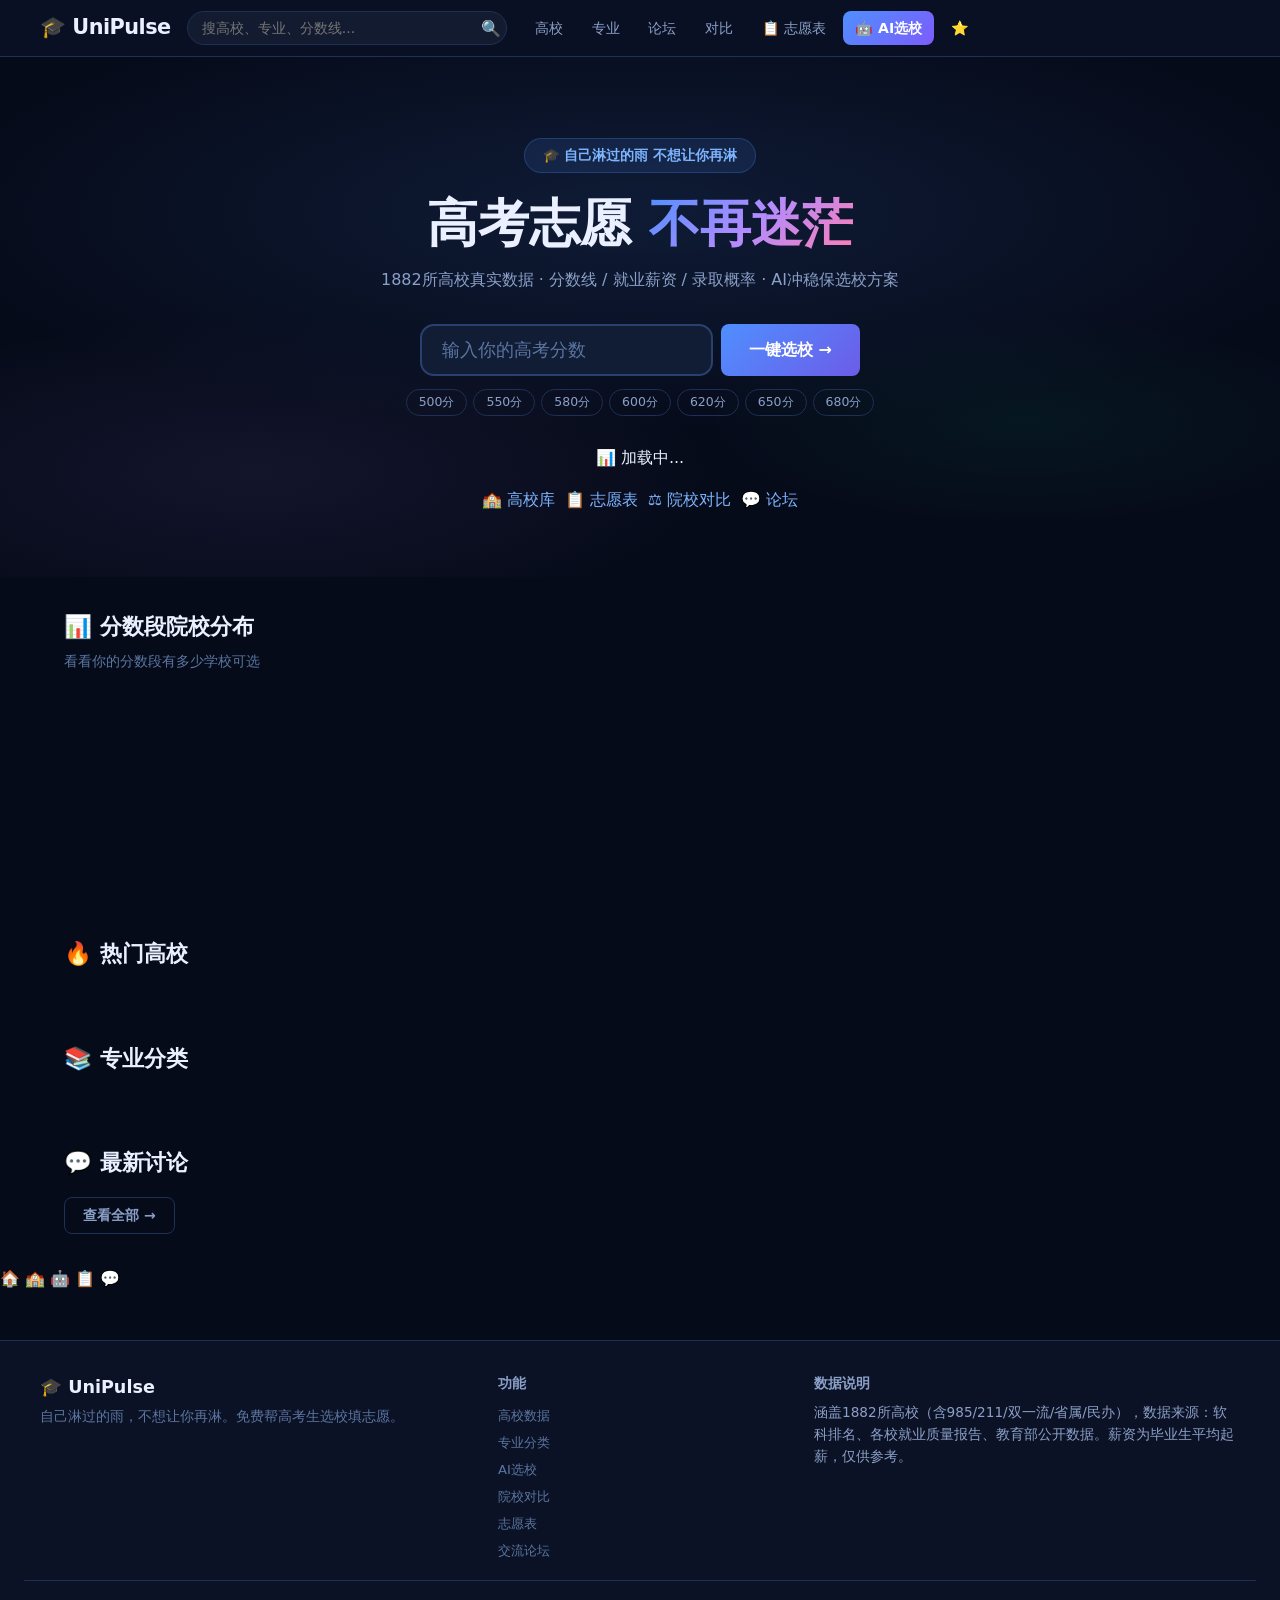
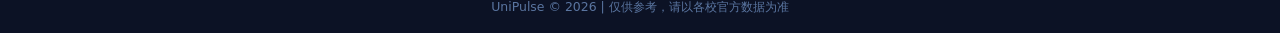
==== static/index.html @ 2f107938 "v3.8.0: fix 21->22 professional categories" ====
﻿<!DOCTYPE html>
<html lang="zh-CN">
<head>
<meta charset="UTF-8">
<meta name="viewport" content="width=device-width, initial-scale=1.0">
<title>UniPulse — 高考志愿填报神器 | AI选校·分数线·就业数据</title>
<meta name="description" content="高考志愿填报神器：1882所高校真实数据，分数线/就业薪资/专业对比，AI智能选校报告，冲稳保一键生成">
<meta property="og:title" content="UniPulse — 高考志愿填报神器">
<meta property="og:description" content="自己淋过的雨，不想让你再淋。1882所高校真实数据+AI选校，免费帮高考生填志愿">
<meta property="og:image" content="https://unipulse-v3.onrender.com/static/favicon.svg">
<meta name="theme-color" content="#0a0e27">
<link rel="icon" href="/static/favicon.svg" type="image/svg+xml">
<link rel="stylesheet" href="/static/css/style.css">
</head>
<!-- 前端增强版本 -->
<body>
<div id="app">
  <!-- 顶部导航 -->
  <nav class="topnav">
    <div class="nav-inner">
      <a href="#" class="nav-logo" data-page="home">🎓 UniPulse</a>
      <div class="nav-search">
        <input type="text" id="searchInput" placeholder="搜高校、专业、分数线..." autocomplete="off">
        <button id="searchBtn">🔍</button>
      </div>
      <div class="nav-links">
        <a href="#" data-page="universities" class="nav-link">高校</a>
        <a href="#" data-page="programs" class="nav-link">专业</a>
        <a href="#" data-page="forum" class="nav-link">论坛</a>
        <a href="#" data-page="compare" class="nav-link">对比</a>
        <a href="#" data-page="wish-table" class="nav-link nav-wish" id="navWish">📋 志愿表</a>
        <a href="#" data-page="ai-report" class="nav-link nav-cta">🤖 AI选校</a>
        <a href="#" data-page="favorites" class="nav-link" id="navFav">⭐</a>
      </div>
      <button class="nav-mobile-toggle" id="mobileToggle">☰</button>
    </div>
  </nav>

  <!-- 移动端菜单 -->
  <div class="mobile-menu" id="mobileMenu">
    <a href="#" data-page="home">🏠 首页</a>
    <a href="#" data-page="universities">🏫 高校库</a>
    <a href="#" data-page="programs">📚 专业</a>
    <a href="#" data-page="forum">💬 论坛</a>
    <a href="#" data-page="compare">⚖️ 院校对比</a>
    <a href="#" data-page="wish-table">📋 志愿表</a>
    <a href="#" data-page="ai-report">🤖 AI选校</a>
    <a href="#" data-page="favorites">⭐ 收藏</a>
  </div>

  <!-- ===== 首页 ===== -->
  <section class="page" id="page-home">
    <div class="hero">
      <canvas id="heroCanvas" style="position:absolute;inset:0;width:100%;height:100%;pointer-events:none;z-index:0"></canvas>
      <div class="hero-bg"></div>
      <div class="hero-content">
        <div class="hero-badge">🎓 自己淋过的雨 不想让你再淋</div>
        <h1>高考志愿 <span class="gradient-text">不再迷茫</span></h1>
        <p class="hero-sub">1882所高校真实数据 · 分数线 / 就业薪资 / 录取概率 · AI冲稳保选校方案</p>
        <!-- 快速分数输入 -->
        <div class="hero-score-input">
          <div class="score-input-group">
            <input type="number" id="heroScore" class="score-input" placeholder="输入你的高考分数" min="300" max="750">
            <button class="btn btn-primary btn-lg" id="heroScoreBtn">一键选校 →</button>
          </div>
          <div class="score-quick-btns">
            <button class="quick-score" data-score="500">500分</button>
            <button class="quick-score" data-score="550">550分</button>
            <button class="quick-score" data-score="580">580分</button>
            <button class="quick-score" data-score="600">600分</button>
            <button class="quick-score" data-score="620">620分</button>
            <button class="quick-score" data-score="650">650分</button>
            <button class="quick-score" data-score="680">680分</button>
          </div>
        </div>
        <div class="hero-stats" id="heroStats">
          <div class="stat-pill">📊 加载中...</div>
        </div>
        <div class="hero-quick-links">
          <a href="#" class="hero-qlink" data-page="universities">🏫 高校库</a>
          <a href="#" class="hero-qlink" data-page="wish-table">📋 志愿表</a>
          <a href="#" class="hero-qlink" data-page="compare">⚖️ 院校对比</a>
          <a href="#" class="hero-qlink" data-page="forum">💬 论坛</a>
        </div>
      </div>
    </div>

    <!-- 分数段分布图 -->
    <div class="section">
      <h2 class="section-title">📊 分数段院校分布</h2>
      <p class="section-desc">看看你的分数段有多少学校可选</p>
      <div class="score-dist-chart" id="scoreDistChart"></div>
    </div>

    <div class="section">
      <h2 class="section-title">🔥 热门高校</h2>
      <div class="uni-grid" id="hotUnis"></div>
    </div>

    <div class="section">
      <h2 class="section-title">📚 专业分类</h2>
      <div class="program-grid" id="programGrid"></div>
    </div>

    <div class="section">
      <h2 class="section-title">💬 最新讨论</h2>
      <div class="forum-preview" id="forumPreview"></div>
      <div class="text-center" style="margin-top:1rem">
        <button class="btn btn-ghost" data-page="forum">查看全部 →</button>
      </div>
    </div>
  </section>

  <!-- ===== 高校列表 ===== -->
  <section class="page hidden" id="page-universities">
    <div class="section">
      <div class="page-header">
        <h1>🏫 高校库</h1>
        <p>1882所中国高校，按分数线、就业率、薪资全面对比</p>
      </div>
      <!-- 分数筛选条 -->
      <div class="score-filter-bar">
        <span class="filter-label">你的分数</span>
        <input type="range" id="scoreSlider" min="300" max="750" value="600" step="5" class="score-slider">
        <span class="score-display" id="scoreDisplay">600分</span>
        <button class="btn btn-sm btn-primary" id="scoreFilterBtn">按分选校</button>
      </div>
      <div class="filters-bar">
        <input type="text" class="filter-input" id="uniSearch" placeholder="搜索高校名称/所在地...">
        <select id="filterRegion" class="filter-select">
          <option value="">全部地区</option>
          <option value="华北">华北</option>
          <option value="华东">华东</option>
          <option value="华中">华中</option>
          <option value="华南">华南</option>
          <option value="西南">西南</option>
          <option value="西北">西北</option>
          <option value="东北">东北</option>
        </select>
        <select id="filterLevel" class="filter-select">
          <option value="">全部层次</option>
          <option value="985">985</option>
          <option value="211">211</option>
          <option value="双一流">双一流</option>
        </select>
        <select id="filterType" class="filter-select">
          <option value="">全部类型</option>
          <option value="综合">综合</option>
          <option value="理工">理工</option>
          <option value="师范">师范</option>
          <option value="农林">农林</option>
          <option value="医药">医药</option>
          <option value="财经">财经</option>
          <option value="政法">政法</option>
          <option value="语言">语言</option>
          <option value="艺术">艺术</option>
        </select>
        <select id="sortUni" class="filter-select">
          <option value="rank-asc">排名↑</option>
          <option value="score-desc">分数线↓</option>
          <option value="salary-desc">薪资↓</option>
          <option value="employment-desc">就业率↓</option>
          <option value="stars-desc">评分↓</option>
        </select>
        <select id="filterChance" class="filter-select" style="min-width:90px">
          <option value="">全部概率</option>
          <option value="冲">🎯 冲一冲</option>
          <option value="稳">✅ 稳一稳</option>
          <option value="保">🛡️ 保一保</option>
        </select>
        <button class="btn btn-sm btn-ghost" id="clearFilters">重置</button>
      </div>
      <div class="results-info" id="uniResultsInfo"></div>
      <div class="uni-grid" id="uniGrid"></div>
      <div class="pagination" id="uniPagination"></div>
    </div>
  </section>

  <!-- ===== 高校详情 ===== -->
  <section class="page hidden" id="page-uni-detail">
    <div class="section" id="uniDetailContent">
      <div class="loading-spinner"><div class="spinner"></div><p>加载中...</p></div>
    </div>
  </section>

  <!-- ===== 专业列表 ===== -->
  <section class="page hidden" id="page-programs">
    <div class="section">
      <div class="page-header">
        <h1>📚 专业分类</h1>
        <p>22个专业大类，看各类专业在哪些高校最强</p>
      </div>
      <div class="program-grid" id="programGridFull"></div>
    </div>
  </section>

  <!-- ===== 专业详情 ===== -->
  <section class="page hidden" id="page-program-detail">
    <div class="section" id="programDetailContent">
      <div class="loading-spinner"><div class="spinner"></div><p>加载中...</p></div>
    </div>
  </section>

  <!-- ===== 院校对比 ===== -->
  <section class="page hidden" id="page-compare">
    <div class="section" style="max-width:1100px;margin:2rem auto">
      <div class="page-header">
        <h1>⚖️ 院校对比</h1>
        <p>最多同时对比5所高校的核心指标</p>
      </div>
      <!-- 搜索下拉选择器 -->
      <div class="compare-search-wrapper" style="max-width:400px;margin:0 auto 1rem;position:relative">
        <input type="text" id="compareSearchInput" class="form-input" placeholder="🔍 输入高校名称搜索添加..." autocomplete="off">
        <div id="compareSearchDropdown" class="compare-search-dropdown hidden"></div>
      </div>
      <div class="compare-picker">
        <div class="compare-slots" id="compareSlots"></div>
        <button class="btn btn-primary btn-lg" id="compareGoBtn" disabled>开始对比</button>
      </div>
      <!-- 雷达图容器 -->
      <div id="compareRadar" class="hidden" style="text-align:center;margin-top:1.5rem">
        <h3 style="margin-bottom:0.8rem">📊 六维对比雷达图</h3>
        <canvas id="radarCanvas"></canvas>
      </div>
      <div id="compareResult" class="hidden"></div>
    </div>
  </section>

  <!-- ===== 论坛 ===== -->
  <section class="page hidden" id="page-forum">
    <div class="section">
      <div class="page-header">
        <h1>💬 选校论坛</h1>
        <p>考生和家长交流高考志愿、专业选择、就业前景</p>
      </div>
      <div class="forum-layout">
        <div class="forum-main">
          <div class="forum-search-bar">
            <input type="text" id="forumSearch" class="form-input" placeholder="🔍 搜索帖子标题或内容..." autocomplete="off">
          </div>
          <div class="forum-toolbar">
            <div class="forum-category-tabs">
              <button class="forum-cat-tab active" data-category="">📋 全部</button>
              <button class="forum-cat-tab" data-category="选校咨询">🎓 志愿</button>
              <button class="forum-cat-tab" data-category="校园生活">🏫 校园</button>
              <button class="forum-cat-tab" data-category="专业讨论">📰 政策</button>
              <button class="forum-cat-tab" data-category="备考经验">💡 技巧</button>
              <button class="forum-cat-tab" data-category="录取经验">🔍 情报</button>
            </div>
            <div class="forum-toolbar-right">
              <select id="forumSort" class="filter-select">
                <option value="recent">最新</option>
                <option value="hot">最热</option>
                <option value="liked">最多赞</option>
              </select>
              <button class="btn btn-primary btn-sm" id="newPostBtn">✏️ 发帖</button>
            </div>
          </div>
          <div id="forumPosts"></div>
          <div class="pagination" id="forumPagination"></div>
        </div>
        <div class="forum-sidebar">
          <h3>热门标签</h3>
          <div class="tag-cloud" id="tagCloud"></div>
          <h3 style="margin-top:1.5rem">发帖指南</h3>
          <ul class="tips-list">
            <li>提问前先搜索是否有类似问题</li>
            <li>说明你的分数、省份、选科</li>
            <li>专业问题请说明具体方向</li>
            <li>文明交流，互帮互助</li>
          </ul>
        </div>
      </div>
    </div>
  </section>

  <!-- ===== 帖子详情 ===== -->
  <section class="page hidden" id="page-post-detail">
    <div class="section" id="postDetailContent">
      <div class="loading-spinner"><div class="spinner"></div><p>加载中...</p></div>
    </div>
  </section>

  <!-- ===== 新帖 ===== -->
  <section class="page hidden" id="page-new-post">
    <div class="section" style="max-width:700px;margin:2rem auto">
      <h1>✏️ 发布新帖</h1>
      <form id="newPostForm" class="form-card">
        <div class="form-group">
          <label>标题</label>
          <input type="text" id="postTitle" class="form-input" placeholder="简明扼要的标题" required maxlength="100">
          <div class="char-count"><span id="titleCharCount">0</span>/100</div>
        </div>
        <div class="form-group">
          <label>分类</label>
          <select id="postCategory" class="form-input">
            <option value="选校咨询">🎓 选校咨询</option>
            <option value="专业讨论">📰 专业讨论</option>
            <option value="录取经验">🔍 录取经验</option>
            <option value="校园生活">🏫 校园生活</option>
            <option value="备考经验">💡 备考经验</option>
            <option value="专业对比">📊 专业对比</option>
            <option value="就业前景">💼 就业前景</option>
            <option value="考研交流">📖 考研交流</option>
          </select>
        </div>
        <div class="form-group">
          <label>内容</label>
          <div class="post-editor-bar">
            <button type="button" class="editor-tab active" data-tab="write" id="tabWrite">编写</button>
            <button type="button" class="editor-tab" data-tab="preview" id="tabPreview">预览</button>
          </div>
          <div id="editorWrite">
            <textarea id="postContent" class="form-input form-textarea" placeholder="详细描述你的问题或分享..." required></textarea>
          </div>
          <div id="editorPreview" class="post-preview hidden"></div>
          <div class="char-count"><span id="contentCharCount">0</span>/5000</div>
        </div>
        <div class="form-group">
          <label>标签（点击选择或逗号分隔）</label>
          <div class="tag-select-cloud" id="tagSelectCloud"></div>
          <input type="text" id="postTags" class="form-input" placeholder="自定义标签，逗号分隔" style="margin-top:0.5rem">
        </div>
        <div class="form-group">
          <label>昵称</label>
          <input type="text" id="postAuthor" class="form-input" placeholder="匿名用户" value="匿名用户">
        </div>
        <div class="form-actions">
          <button type="submit" class="btn btn-primary">发布</button>
          <button type="button" class="btn btn-ghost" data-page="forum">取消</button>
        </div>
      </form>
    </div>
  </section>

  <!-- ===== AI选校报告 ===== -->
  <section class="page hidden" id="page-ai-report">
    <div class="section" style="max-width:800px;margin:2rem auto">
      <div class="page-header">
        <h1>🤖 AI 智能选校</h1>
        <p>输入高考分数，AI为你生成冲·稳·保选校方案</p>
      </div>
      <form id="aiReportForm" class="form-card">
        <div class="form-row">
          <div class="form-group flex-1">
            <label>高考分数（总分750）</label>
            <input type="number" id="aiScore" class="form-input" placeholder="例：650" min="300" max="750" required>
          </div>
          <div class="form-group flex-1">
            <label>所在省份</label>
            <select id="aiProvince" class="form-input">
              <option value="全国">全国</option>
              <option value="北京">北京</option><option value="天津">天津</option><option value="上海">上海</option><option value="重庆">重庆</option>
              <option value="河北">河北</option><option value="山西">山西</option><option value="辽宁">辽宁</option><option value="吉林">吉林</option><option value="黑龙江">黑龙江</option>
              <option value="江苏">江苏</option><option value="浙江">浙江</option><option value="安徽">安徽</option><option value="福建">福建</option><option value="江西">江西</option><option value="山东">山东</option>
              <option value="河南">河南</option><option value="湖北">湖北</option><option value="湖南">湖南</option><option value="广东">广东</option><option value="广西">广西</option><option value="海南">海南</option>
              <option value="四川">四川</option><option value="贵州">贵州</option><option value="云南">云南</option><option value="西藏">西藏</option>
              <option value="陕西">陕西</option><option value="甘肃">甘肃</option><option value="青海">青海</option><option value="宁夏">宁夏</option><option value="新疆">新疆</option>
              <option value="内蒙古">内蒙古</option>
            </select>
          </div>
        </div>
        <div class="form-group">
          <label>兴趣专业方向（可选，逗号分隔）</label>
          <input type="text" id="aiInterests" class="form-input" placeholder="例：计算机,电子信息,自动化">
        </div>
        <div class="form-group">
          <label>选科组合</label>
          <select id="aiSubjects" class="form-input">
            <option value="">不选择</option>
            <option value="物化生">物化生</option>
            <option value="物化政">物化政</option>
            <option value="物化地">物化地</option>
            <option value="物生政">物生政</option>
            <option value="物生地">物生地</option>
            <option value="物政地">物政地</option>
            <option value="史政地">史政地</option>
            <option value="史政生">史政生</option>
            <option value="史化生">史化生</option>
            <option value="史化地">史化地</option>
            <option value="史生地">史生地</option>
          </select>
        </div>
        <div class="form-group">
          <label>偏好</label>
          <select id="aiPreference" class="form-input">
            <option value="综合">综合平衡</option>
            <option value="就业">优先就业</option>
            <option value="深造">优先深造</option>
            <option value="城市">优先城市</option>
          </select>
        </div>
        <button type="submit" class="btn btn-primary btn-lg" style="width:100%">生成选校报告 🚀</button>
      </form>
      <div id="aiReportResult" class="hidden" style="margin-top:2rem"></div>
    </div>
  </section>

  <!-- ===== 志愿表 ===== -->
  <section class="page hidden" id="page-wish-table">
    <div class="section" style="max-width:1000px;margin:2rem auto">
      <div class="page-header">
        <h1>📋 我的志愿表</h1>
        <p>像夸克高考一样管理你的冲稳保志愿，最多30个志愿</p>
      </div>
      <!-- 操作栏 -->
      <div class="wish-toolbar">
        <div class="wish-mode-switch">
          <button class="wish-mode-btn active" data-mode="group" onclick="switchWishMode('group')">分组视图</button>
          <button class="wish-mode-btn" data-mode="list" onclick="switchWishMode('list')">列表视图</button>
        </div>
        <div class="wish-actions">
          <button class="btn btn-sm btn-ghost" onclick="exportWishTable('csv')">📥 导出CSV</button>
          <button class="btn btn-sm btn-ghost" onclick="exportWishTable('json')">📥 导出JSON</button>
          <button class="btn btn-sm btn-ghost" style="color:var(--red)" onclick="clearWishTable()">🗑️ 清空</button>
        </div>
      </div>
      <!-- 统计 -->
      <div class="wish-stats" id="wishStats">
        <div class="wish-stat-chong">🎯 冲 <strong id="wishChongCount">0</strong></div>
        <div class="wish-stat-wen">✅ 稳 <strong id="wishWenCount">0</strong></div>
        <div class="wish-stat-bao">🛡️ 保 <strong id="wishBaoCount">0</strong></div>
        <div class="wish-stat-total">合计 <strong id="wishTotalCount">0</strong>/30</div>
      </div>
      <!-- 分组视图 -->
      <div id="wishGroupView">
        <div class="wish-group" id="wishGroupChong">
          <div class="wish-group-header wish-chong-header">
            <h3>🎯 冲一冲 <span class="wish-group-desc">分数略高于你的院校</span></h3>
          </div>
          <div class="wish-group-items" id="wishItemsChong"></div>
        </div>
        <div class="wish-group" id="wishGroupWen">
          <div class="wish-group-header wish-wen-header">
            <h3>✅ 稳一稳 <span class="wish-group-desc">分数与你相当</span></h3>
          </div>
          <div class="wish-group-items" id="wishItemsWen"></div>
        </div>
        <div class="wish-group" id="wishGroupBao">
          <div class="wish-group-header wish-bao-header">
            <h3>🛡️ 保一保 <span class="wish-group-desc">分数低于你的院校</span></h3>
          </div>
          <div class="wish-group-items" id="wishItemsBao"></div>
        </div>
      </div>
      <!-- 列表视图 -->
      <div id="wishListView" class="hidden">
        <div class="wish-list-table" id="wishListTable"></div>
      </div>
      <!-- 空状态 -->
      <div class="empty-state hidden" id="wishEmpty">
        <div class="empty-icon">📋</div>
        <h3>志愿表还是空的</h3>
        <p>输入高考分数后，在高校列表或AI选校中添加志愿</p>
        <div style="margin-top:1rem;display:flex;gap:0.8rem;justify-content:center">
          <button class="btn btn-primary" onclick="navigate('universities')">浏览高校</button>
          <button class="btn btn-ghost" onclick="navigate('ai-report')">AI选校</button>
        </div>
      </div>
      <!-- 提示 -->
      <div class="wish-tips" id="wishTips">
        <h4>💡 填报建议</h4>
        <ul>
          <li>冲稳保比例建议 <strong>3:5:2</strong> 或 <strong>4:4:2</strong></li>
          <li>每个志愿注意专业组选科要求是否匹配</li>
          <li>冲的志愿放在前面，保的志愿不能少</li>
          <li>建议至少3个保底志愿，避免滑档</li>
          <li>关注院校招生计划数变化</li>
        </ul>
      </div>
    </div>
  </section>

  <!-- ===== 收藏 ===== -->
  <section class="page hidden" id="page-favorites">
    <div class="section">
      <div class="page-header">
        <h1>⭐ 我的收藏</h1>
        <p>收藏的高校会显示在这里，可一键对比</p>
      </div>
      <div class="uni-grid" id="favGrid">
        <div class="empty-state" id="favEmpty">
          <div class="empty-icon">⭐</div>
          <h3>暂无收藏</h3>
          <p>浏览高校时点击⭐收藏</p>
          <button class="btn btn-primary" data-page="universities">去浏览</button>
        </div>
      </div>
    </div>
  </section>

  <!-- ===== 搜索结果 ===== -->
  <section class="page hidden" id="page-search">
    <div class="section">
      <div class="page-header">
        <h1>🔍 搜索结果</h1>
        <p id="searchQueryDisplay"></p>
      </div>
      <div id="searchResults"></div>
    </div>
  </section>

  <!-- Toast -->
  <!-- 专业优先浏览 -->
  <div id="page-major-browse" class="page hidden">
    <div class="container" style="padding:2rem 1rem">
      <div style="display:flex;align-items:center;justify-content:space-between;margin-bottom:1.5rem">
        <h1 style="font-size:1.5rem;font-weight:800">📚 按专业选院校</h1>
        <div class="mode-switch-group">
          <button class="mode-switch-btn" data-mode="university" onclick="switchBrowseMode('university')">🎯 院校优先</button>
          <button class="mode-switch-btn active" data-mode="major" onclick="switchBrowseMode('major')">📚 专业优先</button>
        </div>
      </div>
      <div id="majorBrowseGrid" class="uni-grid"></div>
    </div>
  </div>

  <div class="toast-container" id="toastContainer"></div>

  <!-- 移动端底部导航 -->
  <nav class="mobile-bottom-nav" id="mobileBottomNav">
    <a href="#" class="mob-nav-item active" data-page="home">🏠</a>
    <a href="#" class="mob-nav-item" data-page="universities">🏫</a>
    <a href="#" class="mob-nav-item" data-page="ai-report">🤖</a>
    <a href="#" class="mob-nav-item" data-page="wish-table">📋</a>
    <a href="#" class="mob-nav-item" data-page="forum">💬</a>
  </nav>

  <!-- 页脚 -->
  <footer class="site-footer">
    <div class="footer-inner">
      <div class="footer-brand">
        <h3>🎓 UniPulse</h3>
        <p>自己淋过的雨，不想让你再淋。免费帮高考生选校填志愿。</p>
      </div>
      <div class="footer-links">
        <h4>功能</h4>
        <a href="#" data-page="universities">高校数据</a>
        <a href="#" data-page="programs">专业分类</a>
        <a href="#" data-page="ai-report">AI选校</a>
        <a href="#" data-page="compare">院校对比</a>
        <a href="#" data-page="wish-table">志愿表</a>
        <a href="#" data-page="forum">交流论坛</a>
      </div>
      <div class="footer-links">
        <h4>数据说明</h4>
        <p style="font-size:0.85rem;color:var(--text2)">涵盖1882所高校（含985/211/双一流/省属/民办），数据来源：软科排名、各校就业质量报告、教育部公开数据。薪资为毕业生平均起薪，仅供参考。</p>
      </div>
    </div>
    <div class="footer-bottom">
      <p>UniPulse &copy; 2026 | 仅供参考，请以各校官方数据为准</p>
    </div>
  </footer>
</div>
<script src="/static/js/app.js"></script>
<script src="/static/js/app_new_detail.js"></script>
</body>
</html>
---- static/css/style.css ----
/* UniPulse — 高考志愿填报神器 · 暗色主题 */
:root {
  --bg: #060b1a; --bg2: #0c1225; --bg3: #131b30; --bg4: #1a2340;
  --surface: #111c35; --surface2: #182547; --surface3: #1e2f55;
  --border: #1e3055; --border2: #2a4070;
  --text: #eaf0ff; --text2: #8ba0c8; --text3: #5a75a0;
  --accent: #4f8fff; --accent2: #7db4ff; --accent3: #a5ccff;
  --accent-glow: rgba(79,143,255,0.25);
  --green: #00d68f; --yellow: #ffb800; --red: #ff4757; --purple: #b18cff; --pink: #ff7eb3;
  --cyan: #00d4ff; --orange: #ff9f43;
  --chong: #ff4757; --wen: #00d68f; --bao: #4f8fff;
  --radius: 14px; --radius-sm: 10px; --radius-lg: 20px;
  --shadow: 0 8px 32px rgba(0,0,0,0.5); --shadow-sm: 0 2px 12px rgba(0,0,0,0.3);
  --transition: 0.25s cubic-bezier(.4,0,.2,1);
  --font: 'Segoe UI', system-ui, -apple-system, sans-serif;
}
*{margin:0;padding:0;box-sizing:border-box}
html{scroll-behavior:smooth}
body{background:var(--bg);color:var(--text);font-family:var(--font);line-height:1.6;min-height:100vh;overflow-x:hidden}
::selection{background:var(--accent);color:#fff}
::-webkit-scrollbar{width:6px}
::-webkit-scrollbar-track{background:var(--bg2)}
::-webkit-scrollbar-thumb{background:var(--border2);border-radius:3px}
::-webkit-scrollbar-thumb:hover{background:var(--accent)}
a{color:var(--accent2);text-decoration:none;transition:color var(--transition)}
a:hover{color:var(--accent3)}
button{cursor:pointer;font-family:var(--font)}
input,select,textarea{font-family:var(--font)}
.hidden{display:none!important}

/* ── 导航 ── */
.topnav{background:rgba(12,18,37,0.88);border-bottom:1px solid var(--border);padding:0 1.5rem;position:sticky;top:0;z-index:100;backdrop-filter:blur(24px) saturate(1.6);-webkit-backdrop-filter:blur(24px) saturate(1.6)}
.nav-inner{max-width:1200px;margin:0 auto;display:flex;align-items:center;height:56px;gap:1rem}
.nav-logo{font-size:1.3rem;font-weight:800;color:var(--text);letter-spacing:-0.5px;white-space:nowrap}
.nav-logo:hover{color:var(--accent2)}
.nav-search{flex:1;max-width:320px;position:relative}
.nav-search input{width:100%;padding:8px 40px 8px 14px;border-radius:20px;border:1px solid var(--border);background:var(--bg3);color:var(--text);font-size:0.88rem;outline:none;transition:border var(--transition)}
.nav-search input:focus{border-color:var(--accent)}
.nav-search button{position:absolute;right:6px;top:50%;transform:translateY(-50%);background:none;border:none;font-size:1rem}
.nav-links{display:flex;gap:0.3rem;align-items:center}
.nav-link{padding:6px 12px;border-radius:8px;font-size:0.88rem;color:var(--text2);transition:all var(--transition);white-space:nowrap}
.nav-link:hover,.nav-link.active{color:var(--text);background:var(--surface2)}
.nav-cta{background:linear-gradient(135deg,var(--accent),#7c5cfc)!important;color:#fff!important;font-weight:600}
.nav-cta:hover{opacity:0.9}
.nav-mobile-toggle{display:none;background:none;border:none;font-size:1.4rem;color:var(--text)}
.mobile-menu{display:none;position:fixed;top:56px;left:0;right:0;background:var(--bg2);border-bottom:1px solid var(--border);z-index:99;padding:0.5rem}
.mobile-menu a{display:block;padding:12px 1.5rem;color:var(--text2);font-size:1rem}
.mobile-menu a:hover{color:var(--text);background:var(--surface2)}
@media(max-width:768px){
  .nav-links,.nav-search{display:none}
  .nav-mobile-toggle{display:block}
  .mobile-menu.open{display:block}
}

/* ── Hero ── */
.hero{position:relative;min-height:520px;display:flex;align-items:center;justify-content:center;padding:4rem 1.5rem 3rem;overflow:hidden}
.hero-bg{position:absolute;inset:0;background:radial-gradient(ellipse 80% 60% at 50% 30%,rgba(79,143,255,0.12),transparent 70%),radial-gradient(ellipse 60% 50% at 20% 80%,rgba(177,140,255,0.08),transparent 60%),radial-gradient(ellipse 50% 40% at 80% 70%,rgba(0,214,143,0.06),transparent 50%);animation:heroGlow 8s ease-in-out infinite alternate}
@keyframes heroGlow{0%{opacity:0.7;transform:scale(1)}100%{opacity:1;transform:scale(1.05)}}
.hero-content{position:relative;max-width:680px;text-align:center;z-index:1}
.hero-badge{display:inline-block;padding:6px 18px;border-radius:20px;background:rgba(79,143,255,0.12);border:1px solid rgba(79,143,255,0.25);color:var(--accent2);font-size:0.85rem;font-weight:600;margin-bottom:1.2rem;animation:fadeInUp 0.6s ease}
.hero h1{font-size:clamp(2rem,5vw,3.2rem);font-weight:900;line-height:1.2;margin-bottom:0.8rem;animation:fadeInUp 0.6s ease 0.1s both}
.gradient-text{background:linear-gradient(135deg,var(--accent),var(--purple),var(--pink));-webkit-background-clip:text;-webkit-text-fill-color:transparent;background-clip:text}
.hero-sub{font-size:1rem;color:var(--text2);margin-bottom:2rem;animation:fadeInUp 0.6s ease 0.2s both}

/* 分数输入 */
.hero-score-input{animation:fadeInUp 0.6s ease 0.3s both}
.score-input-group{display:flex;gap:0.5rem;max-width:440px;margin:0 auto}
.score-input{flex:1;padding:14px 20px;border-radius:var(--radius);border:2px solid var(--border2);background:var(--surface);color:var(--text);font-size:1.1rem;font-weight:700;outline:none;transition:border var(--transition)}
.score-input:focus{border-color:var(--accent)}
.score-input::placeholder{font-weight:400;color:var(--text3)}
.score-quick-btns{display:flex;flex-wrap:wrap;gap:6px;justify-content:center;margin-top:0.8rem}
.quick-score{padding:4px 12px;border-radius:16px;border:1px solid var(--border);background:transparent;color:var(--text2);font-size:0.78rem;cursor:pointer;transition:all var(--transition)}
.quick-score:hover{border-color:var(--accent);color:var(--accent2);background:rgba(79,143,255,0.08)}

.hero-stats{display:flex;gap:0.8rem;justify-content:center;flex-wrap:wrap;margin-top:1.8rem;animation:fadeInUp 0.6s ease}
.hero-quick-links{display:flex;gap:0.6rem;justify-content:center;margin-top:1rem;flex-wrap:wrap}content:center;margin-top:1rem;flex-wrap:wrap}
.hero-qlink{display:inline-block;padding:6px 14px;background:rgba(255,255,255,0.08);border:1px solid rgba(255,255,255,0.15);border-radius:20px;color:rgba(255,255,255,0.8);font-size:0.82rem;text-decoration:none;transition:all 0.2s}
.hero-qlink:hover{background:rgba(255,255,255,0.15);color:#fff;border-color:rgba(255,255,255,0.3)} 0.4s both}
.stat-pill{padding:6px 16px;border-radius:16px;background:var(--surface);border:1px solid var(--border);font-size:0.82rem;color:var(--text2)}
.stat-pill strong{color:var(--text);font-weight:700}

@keyframes fadeInUp{from{opacity:0;transform:translateY(16px)}to{opacity:1;transform:translateY(0)}}

/* ── Section ── */
.section{max-width:1200px;margin:0 auto;padding:2rem 1.5rem}
.section-title{font-size:1.4rem;font-weight:800;margin-bottom:0.3rem}
.section-desc{color:var(--text3);font-size:0.9rem;margin-bottom:1.2rem}
.page-header{text-align:center;margin-bottom:2rem}
.page-header h1{font-size:1.8rem;font-weight:900}
.page-header p{color:var(--text2);margin-top:0.3rem}

/* ── 分数段分布图 ── */
.score-dist-chart{display:flex;align-items:flex-end;gap:4px;height:180px;padding:1rem 0;overflow-x:auto}
.score-dist-bar{flex:1;min-width:50px;display:flex;flex-direction:column;align-items:center;gap:4px}
.score-dist-bar .bar{width:100%;border-radius:6px 6px 0 0;background:linear-gradient(180deg,var(--accent),rgba(79,143,255,0.3));transition:all 0.4s ease;cursor:pointer;position:relative;min-height:4px}
.score-dist-bar:hover .bar{background:linear-gradient(180deg,var(--accent2),var(--accent));box-shadow:0 0 16px var(--accent-glow)}
.score-dist-bar .bar-count{font-size:0.75rem;font-weight:700;color:var(--accent2)}
.score-dist-bar .bar-label{font-size:0.68rem;color:var(--text3);white-space:nowrap}

/* ── 分数筛选条 ── */
.score-filter-bar{display:flex;align-items:center;gap:0.8rem;padding:1rem 1.2rem;background:var(--surface);border-radius:var(--radius);margin-bottom:1rem;border:1px solid var(--border)}
.filter-label{font-size:0.88rem;font-weight:600;white-space:nowrap;color:var(--text2)}
.score-slider{flex:1;-webkit-appearance:none;height:6px;border-radius:3px;background:var(--border);outline:none}
.score-slider::-webkit-slider-thumb{-webkit-appearance:none;width:22px;height:22px;border-radius:50%;background:var(--accent);cursor:pointer;box-shadow:0 0 10px var(--accent-glow)}
.score-display{font-size:1.2rem;font-weight:800;color:var(--accent2);min-width:60px;text-align:center}

/* ── Filters ── */
.filters-bar{display:flex;flex-wrap:wrap;gap:0.5rem;margin-bottom:1rem;align-items:center}
.filter-input,.filter-select{padding:8px 12px;border-radius:8px;border:1px solid var(--border);background:var(--bg3);color:var(--text);font-size:0.85rem;outline:none}
.filter-input:focus,.filter-select:focus{border-color:var(--accent)}
.filter-input{min-width:160px}
.results-info{font-size:0.85rem;color:var(--text3);margin-bottom:0.8rem}

/* ── 高校卡片 ── */
.uni-grid{display:grid;grid-template-columns:repeat(auto-fill,minmax(280px,1fr));gap:1rem}
.uni-card{background:var(--surface);border:1px solid var(--border);border-radius:var(--radius);padding:1.2rem;cursor:pointer;transition:all var(--transition);position:relative;overflow:hidden}
.uni-card::before{content:'';position:absolute;top:0;left:0;right:0;height:3px;background:linear-gradient(90deg,var(--accent),var(--purple));opacity:0;transition:opacity var(--transition)}
.uni-card:hover{border-color:var(--border2);transform:translateY(-3px);box-shadow:var(--shadow-sm)}
.uni-card:hover::before{opacity:1}
.uni-card-header{display:flex;justify-content:space-between;align-items:flex-start;margin-bottom:0.6rem}
.uni-card-name{font-size:1.05rem;font-weight:700}
.uni-card-level{font-size:0.72rem;padding:2px 8px;border-radius:10px;font-weight:600}
.level-985{background:rgba(255,184,0,0.15);color:var(--yellow)}
.level-211{background:rgba(79,143,255,0.15);color:var(--accent2)}
.level-dy{background:rgba(0,212,255,0.15);color:var(--cyan)}
.level-other{background:rgba(139,160,200,0.12);color:var(--text3)}
.uni-card-meta{display:flex;gap:0.8rem;font-size:0.8rem;color:var(--text3);margin-bottom:0.5rem}
.uni-card-score{display:flex;align-items:baseline;gap:0.4rem;margin-bottom:0.5rem}
.uni-card-score .val{font-size:1.5rem;font-weight:900;color:var(--accent2)}
.uni-card-score .unit{font-size:0.75rem;color:var(--text3)}
.uni-card-chance{padding:4px 10px;border-radius:12px;font-size:0.75rem;font-weight:700;display:inline-block;margin-bottom:0.5rem}
.chance-wen{background:rgba(0,214,143,0.15);color:var(--green)}
.chance-chong{background:rgba(255,71,87,0.15);color:var(--red)}
.chance-bao{background:rgba(79,143,255,0.15);color:var(--accent2)}
.chance-none{background:rgba(139,160,200,0.1);color:var(--text3)}
.uni-card-stats{display:flex;gap:0.6rem;flex-wrap:wrap}
.uni-stat{padding:3px 8px;border-radius:6px;background:var(--bg3);font-size:0.72rem;color:var(--text3)}
.uni-stat strong{color:var(--text);font-weight:600}
.uni-card-fav{position:absolute;top:10px;right:10px;background:none;border:none;font-size:1.1rem;color:var(--text3);transition:color var(--transition)}
.uni-card-fav.active{color:var(--yellow)}
.uni-card-fav:hover{color:var(--yellow)}

/* ── 录取概率环 ── */
.chance-ring{width:56px;height:56px;position:relative;display:inline-flex;align-items:center;justify-content:center}
.chance-ring svg{position:absolute;transform:rotate(-90deg)}
.chance-ring .ring-text{font-size:0.7rem;font-weight:800;z-index:1}

/* ── 详情页 ── */
.uni-detail{animation:fadeInUp 0.4s ease}
.uni-detail-header{display:flex;gap:2rem;flex-wrap:wrap;margin-bottom:2rem;padding:2rem;background:var(--surface);border-radius:var(--radius-lg);border:1px solid var(--border)}
.uni-detail-info{flex:1;min-width:250px}
.uni-detail-info h1{font-size:1.8rem;font-weight:900;margin-bottom:0.3rem}
.uni-detail-tags{display:flex;gap:0.4rem;flex-wrap:wrap;margin:0.5rem 0}
.uni-detail-tags .tag{padding:3px 10px;border-radius:10px;font-size:0.75rem;font-weight:600}
.tag-gold{background:rgba(255,184,0,0.15);color:var(--yellow)}
.tag-blue{background:rgba(79,143,255,0.15);color:var(--accent2)}
.tag-cyan{background:rgba(0,212,255,0.15);color:var(--cyan)}
.tag-green{background:rgba(0,214,143,0.15);color:var(--green)}
.tag-purple{background:rgba(177,140,255,0.15);color:var(--purple)}
.tag-red{background:rgba(255,71,87,0.15);color:var(--red)}
.tag-orange{background:rgba(255,159,67,0.15);color:var(--orange)}
.tag-pink{background:rgba(255,126,179,0.15);color:var(--pink)}
.uni-detail-score-box{display:flex;flex-direction:column;align-items:center;gap:0.3rem;padding:1.2rem 2rem;background:var(--bg3);border-radius:var(--radius);min-width:140px}
.uni-detail-score-box .big{font-size:2.5rem;font-weight:900;color:var(--accent2)}
.uni-detail-score-box .label{font-size:0.8rem;color:var(--text3)}
.uni-detail-metrics{display:grid;grid-template-columns:repeat(auto-fill,minmax(140px,1fr));gap:0.8rem;margin-bottom:2rem}
.metric-card{padding:1rem;background:var(--surface);border:1px solid var(--border);border-radius:var(--radius-sm);text-align:center}
.metric-card .metric-val{font-size:1.4rem;font-weight:800}
.metric-card .metric-label{font-size:0.78rem;color:var(--text3);margin-top:2px}
.metric-bar{height:4px;border-radius:2px;background:var(--border);margin-top:6px;overflow:hidden}
.metric-bar-fill{height:100%;border-radius:2px;transition:width 0.8s ease}
.fill-accent{background:var(--accent)}
.fill-green{background:var(--green)}
.fill-yellow{background:var(--yellow)}
.fill-purple{background:var(--purple)}

/* 就业数据表 */
.emp-table{width:100%;border-collapse:collapse;margin-top:1rem}
.emp-table th,.emp-table td{padding:10px 12px;text-align:left;border-bottom:1px solid var(--border);font-size:0.85rem}
.emp-table th{color:var(--text3);font-weight:600;font-size:0.78rem;text-transform:uppercase}
.emp-table tr:hover{background:var(--surface2)}

/* ── 对比页 ── */
.compare-picker{display:flex;flex-direction:column;gap:1rem;align-items:center;margin-bottom:2rem}
.compare-slots{display:flex;gap:0.8rem;flex-wrap:wrap;justify-content:center}
.compare-slot{width:160px;padding:1rem;border:2px dashed var(--border);border-radius:var(--radius);text-align:center;cursor:pointer;transition:all var(--transition);position:relative}
.compare-slot:hover{border-color:var(--accent);background:rgba(79,143,255,0.05)}
.compare-slot.filled{border-style:solid;background:var(--surface)}
.compare-slot .slot-name{font-weight:700;font-size:0.9rem}
.compare-slot .slot-score{font-size:0.78rem;color:var(--accent2)}
.compare-slot .slot-remove{position:absolute;top:4px;right:8px;background:none;border:none;color:var(--text3);font-size:0.9rem}
.compare-slot .slot-remove:hover{color:var(--red)}
.compare-slot .slot-placeholder{color:var(--text3);font-size:0.85rem}
.compare-result{overflow-x:auto}
.compare-table{width:100%;border-collapse:collapse;font-size:0.85rem}
.compare-table th,.compare-table td{padding:12px 16px;border-bottom:1px solid var(--border);white-space:nowrap}
.compare-table th{color:var(--text3);text-align:left;font-size:0.78rem}
.compare-table td{text-align:center}
.compare-table .best{color:var(--green);font-weight:700}

/* ── AI报告 ── */
.report-section{margin-bottom:1.5rem}
.report-section h3{font-size:1.1rem;font-weight:700;margin-bottom:0.8rem;display:flex;align-items:center;gap:0.5rem}
.report-group{display:grid;grid-template-columns:repeat(auto-fill,minmax(220px,1fr));gap:0.8rem}
.report-card{padding:1rem;background:var(--surface);border:1px solid var(--border);border-radius:var(--radius-sm);cursor:pointer;transition:all var(--transition)}
.report-card:hover{border-color:var(--border2);transform:translateY(-2px)}
.report-card .rc-name{font-weight:700;font-size:0.95rem}
.report-card .rc-score{font-size:0.82rem;color:var(--accent2);margin-top:2px}
.report-card .rc-gap{font-size:0.78rem;margin-top:4px;padding:2px 8px;border-radius:8px;display:inline-block}
.gap-chong{background:rgba(255,71,87,0.12);color:var(--red)}
.gap-wen{background:rgba(0,214,143,0.12);color:var(--green)}
.gap-bao{background:rgba(79,143,255,0.12);color:var(--accent2)}
.report-tips{padding:1rem;background:var(--surface);border-radius:var(--radius-sm);border:1px solid var(--border)}
.report-tips li{margin:0.3rem 0;font-size:0.85rem;color:var(--text2)}

/* ── 专业卡片 ── */
.program-grid{display:grid;grid-template-columns:repeat(auto-fill,minmax(150px,1fr));gap:0.8rem}
.program-card{padding:1.2rem;background:var(--surface);border:1px solid var(--border);border-radius:var(--radius-sm);text-align:center;cursor:pointer;transition:all var(--transition)}
.program-card:hover{border-color:var(--accent);transform:translateY(-2px);box-shadow:var(--shadow-sm)}
.program-card .prog-icon{font-size:2rem;margin-bottom:0.4rem}
.program-card .prog-name{font-weight:700;font-size:0.9rem}
.program-card .prog-count{font-size:0.75rem;color:var(--text3);margin-top:2px}

/* ── 论坛 ── */
.forum-layout{display:grid;grid-template-columns:1fr 260px;gap:1.5rem}
@media(max-width:768px){.forum-layout{grid-template-columns:1fr}}
.forum-toolbar{display:flex;gap:0.5rem;margin-bottom:1rem;flex-wrap:wrap}
.post-card{padding:1rem;background:var(--surface);border:1px solid var(--border);border-radius:var(--radius-sm);margin-bottom:0.8rem;cursor:pointer;transition:all var(--transition)}
.post-card:hover{border-color:var(--border2);background:var(--surface2)}
.post-card .post-title{font-weight:700;font-size:0.95rem;margin-bottom:0.3rem}
.post-card .post-meta{font-size:0.78rem;color:var(--text3)}
.post-card .post-tags{display:flex;gap:4px;margin-top:6px;flex-wrap:wrap}
.post-card .post-tag{padding:2px 8px;border-radius:8px;background:var(--bg3);font-size:0.7rem;color:var(--text3)}
.forum-sidebar h3{font-size:0.95rem;font-weight:700;margin-bottom:0.5rem}
.tag-cloud{display:flex;flex-wrap:wrap;gap:4px}
.tag-cloud .tag-item{padding:4px 10px;border-radius:10px;background:var(--surface);border:1px solid var(--border);font-size:0.75rem;color:var(--text2);cursor:pointer;transition:all var(--transition)}
.tag-cloud .tag-item:hover{border-color:var(--accent);color:var(--accent2)}
.tips-list{list-style:none;font-size:0.82rem;color:var(--text3)}
.tips-list li{padding:4px 0;padding-left:16px;position:relative}
.tips-list li::before{content:'•';position:absolute;left:0;color:var(--accent)}

/* 帖子详情 */
.post-detail{animation:fadeInUp 0.4s ease}
.post-detail h1{font-size:1.4rem;font-weight:800;margin-bottom:0.5rem}
.comment-card{padding:0.8rem 1rem;background:var(--bg3);border-radius:var(--radius-sm);margin-top:0.6rem}
.comment-card .comment-author{font-weight:600;font-size:0.85rem;color:var(--accent2)}
.comment-card .comment-text{font-size:0.88rem;margin-top:0.3rem}
.comment-card .comment-meta{font-size:0.72rem;color:var(--text3);margin-top:0.3rem}
.comment-form{margin-top:1.5rem;display:flex;flex-direction:column;gap:0.5rem}
.comment-form textarea{resize:vertical;min-height:80px}

/* ── Form ── */
.form-card{padding:2rem;background:var(--surface);border:1px solid var(--border);border-radius:var(--radius-lg)}
.form-group{margin-bottom:1.2rem}
.form-group label{display:block;font-size:0.85rem;font-weight:600;margin-bottom:0.3rem;color:var(--text2)}
.form-input{width:100%;padding:10px 14px;border-radius:8px;border:1px solid var(--border);background:var(--bg3);color:var(--text);font-size:0.9rem;outline:none}
.form-input:focus{border-color:var(--accent)}
.form-textarea{min-height:120px;resize:vertical}
.form-row{display:flex;gap:1rem}
.flex-1{flex:1}
.form-actions{display:flex;gap:0.8rem;margin-top:1rem}

/* ── 按钮 ── */
.btn{padding:8px 18px;border-radius:8px;border:none;font-weight:600;font-size:0.88rem;transition:all var(--transition);display:inline-flex;align-items:center;gap:6px}
.btn-primary{background:linear-gradient(135deg,var(--accent),#6c5ce7);color:#fff}
.btn-primary:hover{opacity:0.9;transform:translateY(-1px)}
.btn-ghost{background:transparent;border:1px solid var(--border);color:var(--text2)}
.btn-ghost:hover{border-color:var(--accent);color:var(--accent2)}
.btn-sm{padding:5px 12px;font-size:0.8rem}
.btn-lg{padding:12px 28px;font-size:1rem}

/* ── 分页 ── */
.pagination{display:flex;gap:0.4rem;justify-content:center;margin-top:1.5rem;flex-wrap:wrap}
.pagination button{padding:6px 12px;border-radius:6px;border:1px solid var(--border);background:var(--surface);color:var(--text2);font-size:0.82rem;cursor:pointer}
.pagination button:hover,.pagination button.active{border-color:var(--accent);color:var(--accent2);background:var(--surface2)}

/* ── 空状态 ── */
.empty-state{text-align:center;padding:3rem;color:var(--text3)}
.empty-icon{font-size:3rem;margin-bottom:0.5rem}

/* ── Toast ── */
.toast-container{position:fixed;bottom:20px;right:20px;z-index:200;display:flex;flex-direction:column;gap:8px}
.toast{padding:10px 18px;border-radius:8px;background:var(--surface2);border:1px solid var(--border);color:var(--text);font-size:0.85rem;animation:slideIn 0.3s ease;backdrop-filter:blur(10px)}
@keyframes slideIn{from{opacity:0;transform:translateX(40px)}to{opacity:1;transform:translateX(0)}}

/* ── 加载 ── */
.loading-spinner{text-align:center;padding:3rem;color:var(--text3)}
.spinner{width:32px;height:32px;border:3px solid var(--border);border-top-color:var(--accent);border-radius:50%;animation:spin 0.8s linear infinite;margin:0 auto 0.8rem}
@keyframes spin{to{transform:rotate(360deg)}}

/* ── 骨架屏 ── */
.skeleton{background:linear-gradient(90deg,var(--surface) 25%,var(--surface2) 50%,var(--surface) 75%);background-size:200% 100%;animation:shimmer 1.5s infinite;border-radius:var(--radius-sm);min-height:120px}
@keyframes shimmer{0%{background-position:200% 0}100%{background-position:-200% 0}}

/* ── 页脚 ── */
.site-footer{border-top:1px solid var(--border);margin-top:3rem;padding:2rem 1.5rem 1rem;background:var(--bg2)}
.footer-inner{max-width:1200px;margin:0 auto;display:grid;grid-template-columns:1.5fr 1fr 1.5fr;gap:2rem}
@media(max-width:768px){.footer-inner{grid-template-columns:1fr}}
.footer-brand h3{font-size:1.1rem;font-weight:800;margin-bottom:0.3rem}
.footer-brand p{font-size:0.85rem;color:var(--text3)}
.footer-links h4{font-size:0.85rem;font-weight:700;margin-bottom:0.5rem;color:var(--text2)}
.footer-links a{display:block;padding:3px 0;font-size:0.82rem;color:var(--text3)}
.footer-links a:hover{color:var(--accent2)}
.footer-bottom{text-align:center;padding-top:1rem;margin-top:1rem;border-top:1px solid var(--border);font-size:0.78rem;color:var(--text3)}

/* ── 搜索结果 ── */
.search-section{margin-bottom:1.5rem}
.search-section h3{font-size:1rem;font-weight:700;margin-bottom:0.6rem}

/* ── 详情页Tab ── */
.detail-tabs{display:flex;gap:0.3rem;margin:1.5rem 0;border-bottom:2px solid var(--border);padding-bottom:0}
.detail-tab{padding:0.6rem 1.2rem;border:none;background:none;color:var(--text3);font-size:0.9rem;font-weight:600;cursor:pointer;border-bottom:2px solid transparent;margin-bottom:-2px;transition:all 0.2s}
.detail-tab:hover{color:var(--text2)}
.detail-tab.active{color:var(--accent2);border-bottom-color:var(--accent)}
.detail-tab-content{display:none;padding:1.5rem 0}
.detail-tab-content.active{display:block;animation:fadeIn 0.3s ease}

/* ── 信息网格 ── */
.uni-info-grid{display:grid;grid-template-columns:repeat(auto-fill,minmax(200px,1fr));gap:0.8rem;margin:1rem 0}
.info-item{display:flex;justify-content:space-between;align-items:center;padding:0.7rem 1rem;background:var(--surface);border-radius:var(--radius-sm);border:1px solid var(--border)}
.info-label{font-size:0.82rem;color:var(--text3)}
.info-value{font-size:0.9rem;font-weight:600;color:var(--text)}

/* ── 省分数线网格 ── */
.province-scores-grid{display:grid;grid-template-columns:repeat(auto-fill,minmax(140px,1fr));gap:0.6rem}
.prov-score-card{padding:0.8rem;background:var(--surface);border-radius:var(--radius-sm);border:1px solid var(--border);text-align:center;transition:all 0.2s}
.prov-score-card:hover{border-color:var(--accent);transform:translateY(-2px)}
.prov-name{font-size:0.82rem;color:var(--text3);margin-bottom:0.3rem}
.prov-val{font-size:1.4rem;font-weight:900;color:var(--text)}
.prov-diff{font-size:0.75rem;margin-top:0.2rem;font-weight:600}
.prov-score-card.score-safe{border-color:var(--green);background:rgba(0,214,143,0.05)}
.prov-score-card.score-safe .prov-val{color:var(--green)}
.prov-score-card.score-safe .prov-diff{color:var(--green)}
.prov-score-card.score-chance{border-color:var(--accent);background:rgba(79,143,255,0.05)}
.prov-score-card.score-chance .prov-val{color:var(--accent2)}
.prov-score-card.score-chance .prov-diff{color:var(--accent2)}
.prov-score-card.score-risk{border-color:var(--yellow);background:rgba(255,184,0,0.05)}
.prov-score-card.score-risk .prov-val{color:var(--yellow)}
.prov-score-card.score-risk .prov-diff{color:var(--yellow)}
.prov-score-card.score-hard{border-color:var(--red);background:rgba(255,71,87,0.05)}
.prov-score-card.score-hard .prov-val{color:var(--red)}
.prov-score-card.score-hard .prov-diff{color:var(--red)}

/* ── 校园生活卡片 ── */
.campus-section{display:grid;grid-template-columns:repeat(auto-fit,minmax(280px,1fr));gap:1rem}
.campus-card{padding:1.2rem;background:var(--surface);border-radius:var(--radius);border:1px solid var(--border)}
.campus-card h3{font-size:1rem;font-weight:700;margin-bottom:0.6rem;color:var(--accent2)}
.campus-card p{color:var(--text2);font-size:0.88rem}

/* ── 知名校友标签 ── */
.alumni-list{display:flex;flex-wrap:wrap;gap:0.5rem;margin-top:0.6rem}
.alumni-tag{padding:0.3rem 0.8rem;background:var(--surface2);border-radius:999px;font-size:0.82rem;color:var(--accent2);border:1px solid var(--border)}

/* ── 详细区域标题 ── */
.detail-section{margin-top:1.5rem}
.detail-section h3{font-size:1.1rem;font-weight:800;margin-bottom:0.8rem;color:var(--text)}

/* ── 置顶帖子 ── */
.pin-badge{display:inline-block;padding:2px 8px;background:var(--red);color:#fff;border-radius:4px;font-size:0.7rem;font-weight:700;margin-right:6px;vertical-align:middle}
.post-card.pinned{border-left:3px solid var(--red);background:rgba(255,71,87,0.03)}

/* ── 对比搜索下拉 ── */
.compare-search-dropdown{position:absolute;top:100%;left:0;right:0;background:var(--surface2);border:1px solid var(--border);border-radius:var(--radius-sm);max-height:280px;overflow-y:auto;z-index:50;box-shadow:var(--shadow)}
.dropdown-item{padding:0.7rem 1rem;cursor:pointer;display:flex;justify-content:space-between;align-items:center;transition:background 0.15s}
.dropdown-item:hover{background:var(--surface3)}
.dd-name{font-weight:600;color:var(--text)}
.dd-meta{font-size:0.78rem;color:var(--text3)}

/* ── 录取概率进度条 ── */
@keyframes fadeIn{from{opacity:0;transform:translateY(8px)}to{opacity:1;transform:translateY(0)}}

/* ── 论坛分类增强 ── */
.forum-layout .forum-sidebar .tips-list{font-size:0.82rem;color:var(--text3);padding-left:1.2rem}
.forum-layout .forum-sidebar .tips-list li{margin-bottom:0.3rem}

/* ── 冲稳保角标 ── */
.uni-card-chance-badge{position:absolute;top:0;left:0;padding:3px 12px;border-radius:0 0 10px 0;font-size:0.72rem;font-weight:800;z-index:2;letter-spacing:1px}
.uni-card-chance-badge.chance-chong{background:var(--chong);color:#fff}
.uni-card-chance-badge.chance-wen{background:var(--wen);color:#fff}
.uni-card-chance-badge.chance-bao{background:var(--bao);color:#fff}
.uni-card-chance-badge.chance-none{background:var(--text3);color:#fff}

/* ── 高校卡片操作栏 ── */
.uni-card-actions{display:flex;gap:0.4rem;margin-top:0.6rem;padding-top:0.6rem;border-top:1px solid var(--border)}
.btn-xs{padding:3px 8px;font-size:0.72rem;border-radius:6px}

/* ── 导航志愿表角标 ── */
.nav-wish{position:relative}

/* ── 志愿表页面 ── */
.wish-toolbar{display:flex;justify-content:space-between;align-items:center;margin-bottom:1rem;flex-wrap:wrap;gap:0.8rem}
.wish-mode-switch{display:flex;gap:0;background:var(--surface);border-radius:8px;overflow:hidden;border:1px solid var(--border)}
.wish-mode-btn{padding:6px 16px;background:none;border:none;color:var(--text3);font-size:0.85rem;font-weight:600;cursor:pointer;transition:all 0.2s}
.wish-mode-btn.active{background:var(--accent);color:#fff}
.wish-mode-btn:hover:not(.active){color:var(--text2);background:var(--surface2)}
.wish-actions{display:flex;gap:0.5rem}

.wish-stats{display:flex;gap:1rem;justify-content:center;margin-bottom:1.5rem;padding:1rem;background:var(--surface);border-radius:var(--radius);border:1px solid var(--border)}
.wish-stats>div{font-size:0.9rem;color:var(--text2)}
.wish-stats strong{font-size:1.1rem;font-weight:800}
.wish-stat-chong strong{color:var(--chong)}
.wish-stat-wen strong{color:var(--wen)}
.wish-stat-bao strong{color:var(--bao)}
.wish-stat-total strong{color:var(--accent2)}

.wish-group{margin-bottom:1.5rem}
.wish-group-header{padding:0.8rem 1.2rem;border-radius:var(--radius-sm) var(--radius-sm) 0 0;margin-bottom:0}
.wish-group-header h3{font-size:1rem;font-weight:700;margin:0}
.wish-group-header .wish-group-desc{font-size:0.78rem;font-weight:400;color:var(--text3);margin-left:0.5rem}
.wish-chong-header{background:rgba(255,71,87,0.1);border-left:4px solid var(--chong)}
.wish-chong-header h3{color:var(--chong)}
.wish-wen-header{background:rgba(0,214,143,0.1);border-left:4px solid var(--wen)}
.wish-wen-header h3{color:var(--wen)}
.wish-bao-header{background:rgba(79,143,255,0.1);border-left:4px solid var(--bao)}
.wish-bao-header h3{color:var(--bao)}

.wish-group-items{border:1px solid var(--border);border-top:none;border-radius:0 0 var(--radius-sm) var(--radius-sm);overflow:hidden}
.wish-item{display:flex;align-items:center;gap:0.8rem;padding:0.8rem 1rem;border-bottom:1px solid var(--border);transition:background 0.15s}
.wish-item:last-child{border-bottom:none}
.wish-item:hover{background:var(--surface2)}
.wish-item-order{width:24px;height:24px;border-radius:50%;background:var(--surface);border:1px solid var(--border);display:flex;align-items:center;justify-content:center;font-size:0.75rem;font-weight:700;color:var(--text3);flex-shrink:0}
.wish-item-info{flex:1;min-width:0}
.wish-item-name{font-weight:700;font-size:0.92rem;white-space:nowrap;overflow:hidden;text-overflow:ellipsis}
.wish-item-meta{font-size:0.78rem;color:var(--text3)}
.wish-item-btns{display:flex;gap:0.3rem;flex-shrink:0}
.wish-empty-group{padding:1.5rem;text-align:center;color:var(--text3);font-size:0.85rem}

.wish-list-table{overflow-x:auto}

.wish-tips{margin-top:1.5rem;padding:1.2rem;background:var(--surface);border-radius:var(--radius);border:1px solid var(--border)}
.wish-tips h4{font-size:0.95rem;font-weight:700;margin-bottom:0.6rem;color:var(--accent2)}
.wish-tips ul{list-style:none;padding-left:0}
.wish-tips li{padding:0.3rem 0 0.3rem 1.2rem;position:relative;font-size:0.85rem;color:var(--text2)}
.wish-tips li::before{content:'•';position:absolute;left:0;color:var(--accent)}
.wish-tips li strong{color:var(--text)}

/* ── 论坛搜索栏 ── */
.forum-search-bar{margin-bottom:1rem}
.forum-search-bar .form-input{padding:10px 16px;border-radius:var(--radius);font-size:0.92rem}

/* ── 论坛分类Tab ── */
.forum-toolbar{display:flex;justify-content:space-between;align-items:center;margin-bottom:1rem;flex-wrap:wrap;gap:0.5rem}
.forum-toolbar-right{display:flex;gap:0.5rem;align-items:center}
.forum-category-tabs{display:flex;gap:0.3rem;flex-wrap:wrap}
.forum-cat-tab{padding:6px 14px;border-radius:20px;border:1px solid var(--border);background:transparent;color:var(--text2);font-size:0.82rem;font-weight:600;cursor:pointer;transition:all var(--transition);white-space:nowrap}
.forum-cat-tab:hover{border-color:var(--accent);color:var(--accent2)}
.forum-cat-tab.active{background:var(--accent);border-color:var(--accent);color:#fff}

/* ── 帖子卡片增强 ── */
.post-card .post-card-header{display:flex;gap:0.8rem;align-items:flex-start}
.post-avatar{width:36px;height:36px;border-radius:50%;display:flex;align-items:center;justify-content:center;color:#fff;font-weight:700;font-size:0.9rem;flex-shrink:0}
.post-card-info{flex:1;min-width:0}
.post-card-info .post-title{font-weight:700;font-size:0.95rem;margin-bottom:0.2rem}
.post-card-info .post-meta{font-size:0.75rem;color:var(--text3);display:flex;gap:0.6rem;flex-wrap:wrap}
.post-card-category{font-size:0.7rem;color:var(--accent2);margin-top:0.4rem;padding:2px 8px;background:rgba(79,143,255,0.1);border-radius:8px;display:inline-block}

/* ── 帖子详情操作栏 ── */
.post-detail-actions{display:flex;gap:0.6rem;padding:1rem 0;border-top:1px solid var(--border);border-bottom:1px solid var(--border);margin-bottom:1rem}

/* ── 评论楼层号 ── */
.comment-card .comment-header{display:flex;gap:0.6rem;align-items:center;margin-bottom:0.4rem}
.comment-floor{font-size:0.72rem;font-weight:700;color:var(--accent2);padding:1px 8px;background:rgba(79,143,255,0.12);border-radius:4px}
.comment-author{font-weight:600;font-size:0.85rem;color:var(--accent2)}
.comment-time{font-size:0.72rem;color:var(--text3)}
.comment-actions{display:flex;gap:0.8rem;margin-top:0.4rem}
.comment-like-btn,.comment-reply-btn{background:none;border:none;font-size:0.78rem;color:var(--text3);cursor:pointer;padding:2px 6px;border-radius:4px;transition:all 0.15s}
.comment-like-btn:hover{color:var(--green);background:rgba(0,214,143,0.1)}
.comment-reply-btn:hover{color:var(--accent2);background:rgba(79,143,255,0.1)}

/* ── 帖子分类角标 ── */
.post-category-badge{padding:2px 10px;border-radius:10px;background:rgba(79,143,255,0.15);color:var(--accent2);font-size:0.78rem;font-weight:600}

/* ── 编辑器Tab ── */
.post-editor-bar{display:flex;gap:0;border-bottom:2px solid var(--border);margin-bottom:0.5rem}
.editor-tab{padding:6px 16px;border:none;background:none;color:var(--text3);font-size:0.88rem;font-weight:600;cursor:pointer;border-bottom:2px solid transparent;margin-bottom:-2px;transition:all 0.2s}
.editor-tab:hover{color:var(--text2)}
.editor-tab.active{color:var(--accent2);border-bottom-color:var(--accent)}
.post-preview{padding:1rem;min-height:120px;background:var(--bg3);border-radius:var(--radius-sm);border:1px solid var(--border)}
.preview-content{line-height:1.8;white-space:pre-wrap;color:var(--text)}

/* ── 字数统计 ── */
.char-count{font-size:0.72rem;color:var(--text3);text-align:right;margin-top:2px}

/* ── 标签选择云 ── */
.tag-select-cloud{display:flex;flex-wrap:wrap;gap:6px}
.tag-select-item{padding:4px 12px;border-radius:14px;border:1px solid var(--border);background:var(--surface);color:var(--text2);font-size:0.78rem;cursor:pointer;transition:all var(--transition)}
.tag-select-item:hover{border-color:var(--accent);color:var(--accent2)}
.tag-select-item.active{background:var(--accent);border-color:var(--accent);color:#fff}

/* ── 标签云active ── */
.tag-cloud .tag-item.active{background:var(--accent);border-color:var(--accent);color:#fff}

/* ═══ v3.6.0 新增样式 ═══ */

/* 详情页Tab */
.detail-tabs { display:flex; gap:0.5rem; border-bottom:2px solid var(--border,rgba(255,255,255,0.08)); padding-bottom:0; }
.detail-tab { background:none; border:none; color:var(--text3); padding:0.6rem 1.2rem; cursor:pointer; font-size:0.95rem; font-weight:600; border-bottom:2px solid transparent; margin-bottom:-2px; transition:all 0.2s; }
.detail-tab:hover { color:var(--text1); }
.detail-tab.active { color:var(--accent2,#60a5fa); border-bottom-color:var(--accent2,#60a5fa); }
.detail-tab-content { display:none; padding-top:1rem; }
.detail-tab-content.active { display:block; }

/* 省分数线表格增强 */
.emp-table tr:hover { background:rgba(255,255,255,0.03); }
.chance-none { background:rgba(239,68,68,0.15); color:#fca5a5; padding:2px 8px; border-radius:4px; font-size:0.8rem; }

/* 院校信息网格 */
.uni-info-grid { display:grid; grid-template-columns:repeat(auto-fill,minmax(240px,1fr)); gap:0.8rem; margin-top:0.5rem; }
.info-item { background:rgba(255,255,255,0.03); border-radius:8px; padding:0.8rem 1rem; display:flex; flex-direction:column; gap:0.3rem; }
.info-label { font-size:0.8rem; color:var(--text3); }
.info-value { font-size:0.95rem; color:var(--text1); word-break:break-all; }

/* 志愿表拖拽 */
.wish-drag-handle { cursor:grab; color:var(--text3); font-size:1.1rem; padding:0 0.3rem; user-select:none; }
.wish-drag-handle:active { cursor:grabbing; }
.wish-item.dragging { opacity:0.4; background:rgba(96,165,250,0.1); }
.wish-drop-indicator { height:3px; background:var(--accent2,#60a5fa); border-radius:2px; margin:2px 0; }

/* 模式切换按钮 */
.mode-switch-group { display:flex; gap:0; border-radius:8px; overflow:hidden; border:1px solid var(--border,rgba(255,255,255,0.1)); }
.mode-switch-btn { background:rgba(255,255,255,0.04); border:none; color:var(--text3); padding:0.5rem 1.2rem; cursor:pointer; font-size:0.88rem; font-weight:600; transition:all 0.2s; }
.mode-switch-btn:hover { background:rgba(255,255,255,0.08); color:var(--text1); }
.mode-switch-btn.active { background:var(--accent2,#60a5fa); color:#fff; }

/* 专业浏览卡片 */
.major-browse-card { background:rgba(255,255,255,0.04); border:1px solid var(--border,rgba(255,255,255,0.08)); border-radius:12px; padding:1.2rem; cursor:pointer; transition:all 0.2s; text-align:center; }
.major-browse-card:hover { background:rgba(96,165,250,0.1); border-color:var(--accent2,#60a5fa); transform:translateY(-2px); }
.major-browse-icon { font-size:2rem; margin-bottom:0.5rem; }
.major-browse-name { font-size:0.95rem; font-weight:700; color:var(--text1); }
.major-browse-count { font-size:0.8rem; color:var(--text3); margin-top:0.3rem; }
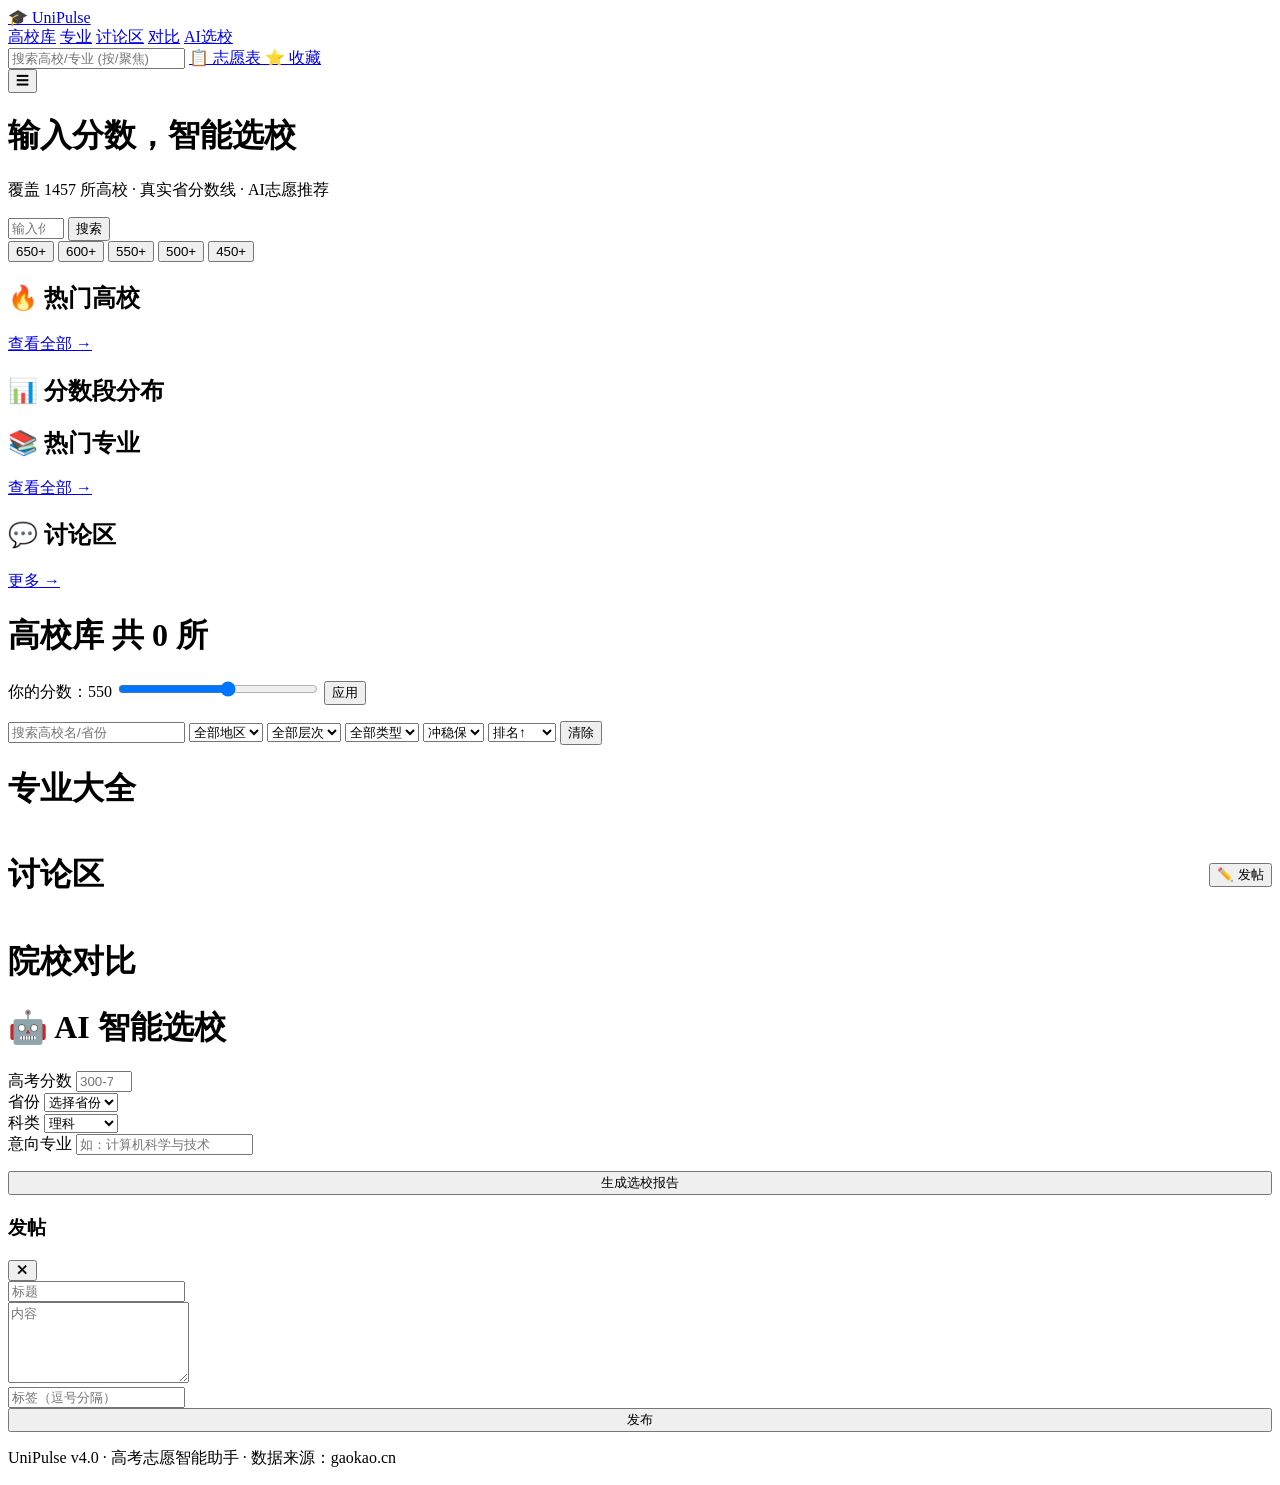
==== commit c2b2a206: "v4.0.0 new frontend" ====
--- a/static/index.html
+++ b/static/index.html
@@ -1,558 +1,228 @@
-﻿<!DOCTYPE html>
-<html lang="zh-CN">
-<head>
-<meta charset="UTF-8">
-<meta name="viewport" content="width=device-width, initial-scale=1.0">
-<title>UniPulse — 高考志愿填报神器 | AI选校·分数线·就业数据</title>
-<meta name="description" content="高考志愿填报神器：1882所高校真实数据，分数线/就业薪资/专业对比，AI智能选校报告，冲稳保一键生成">
-<meta property="og:title" content="UniPulse — 高考志愿填报神器">
-<meta property="og:description" content="自己淋过的雨，不想让你再淋。1882所高校真实数据+AI选校，免费帮高考生填志愿">
-<meta property="og:image" content="https://unipulse-v3.onrender.com/static/favicon.svg">
-<meta name="theme-color" content="#0a0e27">
-<link rel="icon" href="/static/favicon.svg" type="image/svg+xml">
-<link rel="stylesheet" href="/static/css/style.css">
-</head>
-<!-- 前端增强版本 -->
-<body>
-<div id="app">
-  <!-- 顶部导航 -->
-  <nav class="topnav">
-    <div class="nav-inner">
-      <a href="#" class="nav-logo" data-page="home">🎓 UniPulse</a>
-      <div class="nav-search">
-        <input type="text" id="searchInput" placeholder="搜高校、专业、分数线..." autocomplete="off">
-        <button id="searchBtn">🔍</button>
-      </div>
-      <div class="nav-links">
-        <a href="#" data-page="universities" class="nav-link">高校</a>
-        <a href="#" data-page="programs" class="nav-link">专业</a>
-        <a href="#" data-page="forum" class="nav-link">论坛</a>
-        <a href="#" data-page="compare" class="nav-link">对比</a>
-        <a href="#" data-page="wish-table" class="nav-link nav-wish" id="navWish">📋 志愿表</a>
-        <a href="#" data-page="ai-report" class="nav-link nav-cta">🤖 AI选校</a>
-        <a href="#" data-page="favorites" class="nav-link" id="navFav">⭐</a>
-      </div>
-      <button class="nav-mobile-toggle" id="mobileToggle">☰</button>
-    </div>
-  </nav>
-
-  <!-- 移动端菜单 -->
-  <div class="mobile-menu" id="mobileMenu">
-    <a href="#" data-page="home">🏠 首页</a>
-    <a href="#" data-page="universities">🏫 高校库</a>
-    <a href="#" data-page="programs">📚 专业</a>
-    <a href="#" data-page="forum">💬 论坛</a>
-    <a href="#" data-page="compare">⚖️ 院校对比</a>
-    <a href="#" data-page="wish-table">📋 志愿表</a>
-    <a href="#" data-page="ai-report">🤖 AI选校</a>
-    <a href="#" data-page="favorites">⭐ 收藏</a>
-  </div>
-
-  <!-- ===== 首页 ===== -->
-  <section class="page" id="page-home">
-    <div class="hero">
-      <canvas id="heroCanvas" style="position:absolute;inset:0;width:100%;height:100%;pointer-events:none;z-index:0"></canvas>
-      <div class="hero-bg"></div>
-      <div class="hero-content">
-        <div class="hero-badge">🎓 自己淋过的雨 不想让你再淋</div>
-        <h1>高考志愿 <span class="gradient-text">不再迷茫</span></h1>
-        <p class="hero-sub">1882所高校真实数据 · 分数线 / 就业薪资 / 录取概率 · AI冲稳保选校方案</p>
-        <!-- 快速分数输入 -->
-        <div class="hero-score-input">
-          <div class="score-input-group">
-            <input type="number" id="heroScore" class="score-input" placeholder="输入你的高考分数" min="300" max="750">
-            <button class="btn btn-primary btn-lg" id="heroScoreBtn">一键选校 →</button>
-          </div>
-          <div class="score-quick-btns">
-            <button class="quick-score" data-score="500">500分</button>
-            <button class="quick-score" data-score="550">550分</button>
-            <button class="quick-score" data-score="580">580分</button>
-            <button class="quick-score" data-score="600">600分</button>
-            <button class="quick-score" data-score="620">620分</button>
-            <button class="quick-score" data-score="650">650分</button>
-            <button class="quick-score" data-score="680">680分</button>
-          </div>
-        </div>
-        <div class="hero-stats" id="heroStats">
-          <div class="stat-pill">📊 加载中...</div>
-        </div>
-        <div class="hero-quick-links">
-          <a href="#" class="hero-qlink" data-page="universities">🏫 高校库</a>
-          <a href="#" class="hero-qlink" data-page="wish-table">📋 志愿表</a>
-          <a href="#" class="hero-qlink" data-page="compare">⚖️ 院校对比</a>
-          <a href="#" class="hero-qlink" data-page="forum">💬 论坛</a>
-        </div>
-      </div>
-    </div>
-
-    <!-- 分数段分布图 -->
-    <div class="section">
-      <h2 class="section-title">📊 分数段院校分布</h2>
-      <p class="section-desc">看看你的分数段有多少学校可选</p>
-      <div class="score-dist-chart" id="scoreDistChart"></div>
-    </div>
-
-    <div class="section">
-      <h2 class="section-title">🔥 热门高校</h2>
-      <div class="uni-grid" id="hotUnis"></div>
-    </div>
-
-    <div class="section">
-      <h2 class="section-title">📚 专业分类</h2>
-      <div class="program-grid" id="programGrid"></div>
-    </div>
-
-    <div class="section">
-      <h2 class="section-title">💬 最新讨论</h2>
-      <div class="forum-preview" id="forumPreview"></div>
-      <div class="text-center" style="margin-top:1rem">
-        <button class="btn btn-ghost" data-page="forum">查看全部 →</button>
-      </div>
-    </div>
-  </section>
-
-  <!-- ===== 高校列表 ===== -->
-  <section class="page hidden" id="page-universities">
-    <div class="section">
-      <div class="page-header">
-        <h1>🏫 高校库</h1>
-        <p>1882所中国高校，按分数线、就业率、薪资全面对比</p>
-      </div>
-      <!-- 分数筛选条 -->
-      <div class="score-filter-bar">
-        <span class="filter-label">你的分数</span>
-        <input type="range" id="scoreSlider" min="300" max="750" value="600" step="5" class="score-slider">
-        <span class="score-display" id="scoreDisplay">600分</span>
-        <button class="btn btn-sm btn-primary" id="scoreFilterBtn">按分选校</button>
-      </div>
-      <div class="filters-bar">
-        <input type="text" class="filter-input" id="uniSearch" placeholder="搜索高校名称/所在地...">
-        <select id="filterRegion" class="filter-select">
-          <option value="">全部地区</option>
-          <option value="华北">华北</option>
-          <option value="华东">华东</option>
-          <option value="华中">华中</option>
-          <option value="华南">华南</option>
-          <option value="西南">西南</option>
-          <option value="西北">西北</option>
-          <option value="东北">东北</option>
-        </select>
-        <select id="filterLevel" class="filter-select">
-          <option value="">全部层次</option>
-          <option value="985">985</option>
-          <option value="211">211</option>
-          <option value="双一流">双一流</option>
-        </select>
-        <select id="filterType" class="filter-select">
-          <option value="">全部类型</option>
-          <option value="综合">综合</option>
-          <option value="理工">理工</option>
-          <option value="师范">师范</option>
-          <option value="农林">农林</option>
-          <option value="医药">医药</option>
-          <option value="财经">财经</option>
-          <option value="政法">政法</option>
-          <option value="语言">语言</option>
-          <option value="艺术">艺术</option>
-        </select>
-        <select id="sortUni" class="filter-select">
-          <option value="rank-asc">排名↑</option>
-          <option value="score-desc">分数线↓</option>
-          <option value="salary-desc">薪资↓</option>
-          <option value="employment-desc">就业率↓</option>
-          <option value="stars-desc">评分↓</option>
-        </select>
-        <select id="filterChance" class="filter-select" style="min-width:90px">
-          <option value="">全部概率</option>
-          <option value="冲">🎯 冲一冲</option>
-          <option value="稳">✅ 稳一稳</option>
-          <option value="保">🛡️ 保一保</option>
-        </select>
-        <button class="btn btn-sm btn-ghost" id="clearFilters">重置</button>
-      </div>
-      <div class="results-info" id="uniResultsInfo"></div>
-      <div class="uni-grid" id="uniGrid"></div>
-      <div class="pagination" id="uniPagination"></div>
-    </div>
-  </section>
-
-  <!-- ===== 高校详情 ===== -->
-  <section class="page hidden" id="page-uni-detail">
-    <div class="section" id="uniDetailContent">
-      <div class="loading-spinner"><div class="spinner"></div><p>加载中...</p></div>
-    </div>
-  </section>
-
-  <!-- ===== 专业列表 ===== -->
-  <section class="page hidden" id="page-programs">
-    <div class="section">
-      <div class="page-header">
-        <h1>📚 专业分类</h1>
-        <p>22个专业大类，看各类专业在哪些高校最强</p>
-      </div>
-      <div class="program-grid" id="programGridFull"></div>
-    </div>
-  </section>
-
-  <!-- ===== 专业详情 ===== -->
-  <section class="page hidden" id="page-program-detail">
-    <div class="section" id="programDetailContent">
-      <div class="loading-spinner"><div class="spinner"></div><p>加载中...</p></div>
-    </div>
-  </section>
-
-  <!-- ===== 院校对比 ===== -->
-  <section class="page hidden" id="page-compare">
-    <div class="section" style="max-width:1100px;margin:2rem auto">
-      <div class="page-header">
-        <h1>⚖️ 院校对比</h1>
-        <p>最多同时对比5所高校的核心指标</p>
-      </div>
-      <!-- 搜索下拉选择器 -->
-      <div class="compare-search-wrapper" style="max-width:400px;margin:0 auto 1rem;position:relative">
-        <input type="text" id="compareSearchInput" class="form-input" placeholder="🔍 输入高校名称搜索添加..." autocomplete="off">
-        <div id="compareSearchDropdown" class="compare-search-dropdown hidden"></div>
-      </div>
-      <div class="compare-picker">
-        <div class="compare-slots" id="compareSlots"></div>
-        <button class="btn btn-primary btn-lg" id="compareGoBtn" disabled>开始对比</button>
-      </div>
-      <!-- 雷达图容器 -->
-      <div id="compareRadar" class="hidden" style="text-align:center;margin-top:1.5rem">
-        <h3 style="margin-bottom:0.8rem">📊 六维对比雷达图</h3>
-        <canvas id="radarCanvas"></canvas>
-      </div>
-      <div id="compareResult" class="hidden"></div>
-    </div>
-  </section>
-
-  <!-- ===== 论坛 ===== -->
-  <section class="page hidden" id="page-forum">
-    <div class="section">
-      <div class="page-header">
-        <h1>💬 选校论坛</h1>
-        <p>考生和家长交流高考志愿、专业选择、就业前景</p>
-      </div>
-      <div class="forum-layout">
-        <div class="forum-main">
-          <div class="forum-search-bar">
-            <input type="text" id="forumSearch" class="form-input" placeholder="🔍 搜索帖子标题或内容..." autocomplete="off">
-          </div>
-          <div class="forum-toolbar">
-            <div class="forum-category-tabs">
-              <button class="forum-cat-tab active" data-category="">📋 全部</button>
-              <button class="forum-cat-tab" data-category="选校咨询">🎓 志愿</button>
-              <button class="forum-cat-tab" data-category="校园生活">🏫 校园</button>
-              <button class="forum-cat-tab" data-category="专业讨论">📰 政策</button>
-              <button class="forum-cat-tab" data-category="备考经验">💡 技巧</button>
-              <button class="forum-cat-tab" data-category="录取经验">🔍 情报</button>
-            </div>
-            <div class="forum-toolbar-right">
-              <select id="forumSort" class="filter-select">
-                <option value="recent">最新</option>
-                <option value="hot">最热</option>
-                <option value="liked">最多赞</option>
-              </select>
-              <button class="btn btn-primary btn-sm" id="newPostBtn">✏️ 发帖</button>
-            </div>
-          </div>
-          <div id="forumPosts"></div>
-          <div class="pagination" id="forumPagination"></div>
-        </div>
-        <div class="forum-sidebar">
-          <h3>热门标签</h3>
-          <div class="tag-cloud" id="tagCloud"></div>
-          <h3 style="margin-top:1.5rem">发帖指南</h3>
-          <ul class="tips-list">
-            <li>提问前先搜索是否有类似问题</li>
-            <li>说明你的分数、省份、选科</li>
-            <li>专业问题请说明具体方向</li>
-            <li>文明交流，互帮互助</li>
-          </ul>
-        </div>
-      </div>
-    </div>
-  </section>
-
-  <!-- ===== 帖子详情 ===== -->
-  <section class="page hidden" id="page-post-detail">
-    <div class="section" id="postDetailContent">
-      <div class="loading-spinner"><div class="spinner"></div><p>加载中...</p></div>
-    </div>
-  </section>
-
-  <!-- ===== 新帖 ===== -->
-  <section class="page hidden" id="page-new-post">
-    <div class="section" style="max-width:700px;margin:2rem auto">
-      <h1>✏️ 发布新帖</h1>
-      <form id="newPostForm" class="form-card">
-        <div class="form-group">
-          <label>标题</label>
-          <input type="text" id="postTitle" class="form-input" placeholder="简明扼要的标题" required maxlength="100">
-          <div class="char-count"><span id="titleCharCount">0</span>/100</div>
-        </div>
-        <div class="form-group">
-          <label>分类</label>
-          <select id="postCategory" class="form-input">
-            <option value="选校咨询">🎓 选校咨询</option>
-            <option value="专业讨论">📰 专业讨论</option>
-            <option value="录取经验">🔍 录取经验</option>
-            <option value="校园生活">🏫 校园生活</option>
-            <option value="备考经验">💡 备考经验</option>
-            <option value="专业对比">📊 专业对比</option>
-            <option value="就业前景">💼 就业前景</option>
-            <option value="考研交流">📖 考研交流</option>
-          </select>
-        </div>
-        <div class="form-group">
-          <label>内容</label>
-          <div class="post-editor-bar">
-            <button type="button" class="editor-tab active" data-tab="write" id="tabWrite">编写</button>
-            <button type="button" class="editor-tab" data-tab="preview" id="tabPreview">预览</button>
-          </div>
-          <div id="editorWrite">
-            <textarea id="postContent" class="form-input form-textarea" placeholder="详细描述你的问题或分享..." required></textarea>
-          </div>
-          <div id="editorPreview" class="post-preview hidden"></div>
-          <div class="char-count"><span id="contentCharCount">0</span>/5000</div>
-        </div>
-        <div class="form-group">
-          <label>标签（点击选择或逗号分隔）</label>
-          <div class="tag-select-cloud" id="tagSelectCloud"></div>
-          <input type="text" id="postTags" class="form-input" placeholder="自定义标签，逗号分隔" style="margin-top:0.5rem">
-        </div>
-        <div class="form-group">
-          <label>昵称</label>
-          <input type="text" id="postAuthor" class="form-input" placeholder="匿名用户" value="匿名用户">
-        </div>
-        <div class="form-actions">
-          <button type="submit" class="btn btn-primary">发布</button>
-          <button type="button" class="btn btn-ghost" data-page="forum">取消</button>
-        </div>
-      </form>
-    </div>
-  </section>
-
-  <!-- ===== AI选校报告 ===== -->
-  <section class="page hidden" id="page-ai-report">
-    <div class="section" style="max-width:800px;margin:2rem auto">
-      <div class="page-header">
-        <h1>🤖 AI 智能选校</h1>
-        <p>输入高考分数，AI为你生成冲·稳·保选校方案</p>
-      </div>
-      <form id="aiReportForm" class="form-card">
-        <div class="form-row">
-          <div class="form-group flex-1">
-            <label>高考分数（总分750）</label>
-            <input type="number" id="aiScore" class="form-input" placeholder="例：650" min="300" max="750" required>
-          </div>
-          <div class="form-group flex-1">
-            <label>所在省份</label>
-            <select id="aiProvince" class="form-input">
-              <option value="全国">全国</option>
-              <option value="北京">北京</option><option value="天津">天津</option><option value="上海">上海</option><option value="重庆">重庆</option>
-              <option value="河北">河北</option><option value="山西">山西</option><option value="辽宁">辽宁</option><option value="吉林">吉林</option><option value="黑龙江">黑龙江</option>
-              <option value="江苏">江苏</option><option value="浙江">浙江</option><option value="安徽">安徽</option><option value="福建">福建</option><option value="江西">江西</option><option value="山东">山东</option>
-              <option value="河南">河南</option><option value="湖北">湖北</option><option value="湖南">湖南</option><option value="广东">广东</option><option value="广西">广西</option><option value="海南">海南</option>
-              <option value="四川">四川</option><option value="贵州">贵州</option><option value="云南">云南</option><option value="西藏">西藏</option>
-              <option value="陕西">陕西</option><option value="甘肃">甘肃</option><option value="青海">青海</option><option value="宁夏">宁夏</option><option value="新疆">新疆</option>
-              <option value="内蒙古">内蒙古</option>
-            </select>
-          </div>
-        </div>
-        <div class="form-group">
-          <label>兴趣专业方向（可选，逗号分隔）</label>
-          <input type="text" id="aiInterests" class="form-input" placeholder="例：计算机,电子信息,自动化">
-        </div>
-        <div class="form-group">
-          <label>选科组合</label>
-          <select id="aiSubjects" class="form-input">
-            <option value="">不选择</option>
-            <option value="物化生">物化生</option>
-            <option value="物化政">物化政</option>
-            <option value="物化地">物化地</option>
-            <option value="物生政">物生政</option>
-            <option value="物生地">物生地</option>
-            <option value="物政地">物政地</option>
-            <option value="史政地">史政地</option>
-            <option value="史政生">史政生</option>
-            <option value="史化生">史化生</option>
-            <option value="史化地">史化地</option>
-            <option value="史生地">史生地</option>
-          </select>
-        </div>
-        <div class="form-group">
-          <label>偏好</label>
-          <select id="aiPreference" class="form-input">
-            <option value="综合">综合平衡</option>
-            <option value="就业">优先就业</option>
-            <option value="深造">优先深造</option>
-            <option value="城市">优先城市</option>
-          </select>
-        </div>
-        <button type="submit" class="btn btn-primary btn-lg" style="width:100%">生成选校报告 🚀</button>
-      </form>
-      <div id="aiReportResult" class="hidden" style="margin-top:2rem"></div>
-    </div>
-  </section>
-
-  <!-- ===== 志愿表 ===== -->
-  <section class="page hidden" id="page-wish-table">
-    <div class="section" style="max-width:1000px;margin:2rem auto">
-      <div class="page-header">
-        <h1>📋 我的志愿表</h1>
-        <p>像夸克高考一样管理你的冲稳保志愿，最多30个志愿</p>
-      </div>
-      <!-- 操作栏 -->
-      <div class="wish-toolbar">
-        <div class="wish-mode-switch">
-          <button class="wish-mode-btn active" data-mode="group" onclick="switchWishMode('group')">分组视图</button>
-          <button class="wish-mode-btn" data-mode="list" onclick="switchWishMode('list')">列表视图</button>
-        </div>
-        <div class="wish-actions">
-          <button class="btn btn-sm btn-ghost" onclick="exportWishTable('csv')">📥 导出CSV</button>
-          <button class="btn btn-sm btn-ghost" onclick="exportWishTable('json')">📥 导出JSON</button>
-          <button class="btn btn-sm btn-ghost" style="color:var(--red)" onclick="clearWishTable()">🗑️ 清空</button>
-        </div>
-      </div>
-      <!-- 统计 -->
-      <div class="wish-stats" id="wishStats">
-        <div class="wish-stat-chong">🎯 冲 <strong id="wishChongCount">0</strong></div>
-        <div class="wish-stat-wen">✅ 稳 <strong id="wishWenCount">0</strong></div>
-        <div class="wish-stat-bao">🛡️ 保 <strong id="wishBaoCount">0</strong></div>
-        <div class="wish-stat-total">合计 <strong id="wishTotalCount">0</strong>/30</div>
-      </div>
-      <!-- 分组视图 -->
-      <div id="wishGroupView">
-        <div class="wish-group" id="wishGroupChong">
-          <div class="wish-group-header wish-chong-header">
-            <h3>🎯 冲一冲 <span class="wish-group-desc">分数略高于你的院校</span></h3>
-          </div>
-          <div class="wish-group-items" id="wishItemsChong"></div>
-        </div>
-        <div class="wish-group" id="wishGroupWen">
-          <div class="wish-group-header wish-wen-header">
-            <h3>✅ 稳一稳 <span class="wish-group-desc">分数与你相当</span></h3>
-          </div>
-          <div class="wish-group-items" id="wishItemsWen"></div>
-        </div>
-        <div class="wish-group" id="wishGroupBao">
-          <div class="wish-group-header wish-bao-header">
-            <h3>🛡️ 保一保 <span class="wish-group-desc">分数低于你的院校</span></h3>
-          </div>
-          <div class="wish-group-items" id="wishItemsBao"></div>
-        </div>
-      </div>
-      <!-- 列表视图 -->
-      <div id="wishListView" class="hidden">
-        <div class="wish-list-table" id="wishListTable"></div>
-      </div>
-      <!-- 空状态 -->
-      <div class="empty-state hidden" id="wishEmpty">
-        <div class="empty-icon">📋</div>
-        <h3>志愿表还是空的</h3>
-        <p>输入高考分数后，在高校列表或AI选校中添加志愿</p>
-        <div style="margin-top:1rem;display:flex;gap:0.8rem;justify-content:center">
-          <button class="btn btn-primary" onclick="navigate('universities')">浏览高校</button>
-          <button class="btn btn-ghost" onclick="navigate('ai-report')">AI选校</button>
-        </div>
-      </div>
-      <!-- 提示 -->
-      <div class="wish-tips" id="wishTips">
-        <h4>💡 填报建议</h4>
-        <ul>
-          <li>冲稳保比例建议 <strong>3:5:2</strong> 或 <strong>4:4:2</strong></li>
-          <li>每个志愿注意专业组选科要求是否匹配</li>
-          <li>冲的志愿放在前面，保的志愿不能少</li>
-          <li>建议至少3个保底志愿，避免滑档</li>
-          <li>关注院校招生计划数变化</li>
-        </ul>
-      </div>
-    </div>
-  </section>
-
-  <!-- ===== 收藏 ===== -->
-  <section class="page hidden" id="page-favorites">
-    <div class="section">
-      <div class="page-header">
-        <h1>⭐ 我的收藏</h1>
-        <p>收藏的高校会显示在这里，可一键对比</p>
-      </div>
-      <div class="uni-grid" id="favGrid">
-        <div class="empty-state" id="favEmpty">
-          <div class="empty-icon">⭐</div>
-          <h3>暂无收藏</h3>
-          <p>浏览高校时点击⭐收藏</p>
-          <button class="btn btn-primary" data-page="universities">去浏览</button>
-        </div>
-      </div>
-    </div>
-  </section>
-
-  <!-- ===== 搜索结果 ===== -->
-  <section class="page hidden" id="page-search">
-    <div class="section">
-      <div class="page-header">
-        <h1>🔍 搜索结果</h1>
-        <p id="searchQueryDisplay"></p>
-      </div>
-      <div id="searchResults"></div>
-    </div>
-  </section>
-
-  <!-- Toast -->
-  <!-- 专业优先浏览 -->
-  <div id="page-major-browse" class="page hidden">
-    <div class="container" style="padding:2rem 1rem">
-      <div style="display:flex;align-items:center;justify-content:space-between;margin-bottom:1.5rem">
-        <h1 style="font-size:1.5rem;font-weight:800">📚 按专业选院校</h1>
-        <div class="mode-switch-group">
-          <button class="mode-switch-btn" data-mode="university" onclick="switchBrowseMode('university')">🎯 院校优先</button>
-          <button class="mode-switch-btn active" data-mode="major" onclick="switchBrowseMode('major')">📚 专业优先</button>
-        </div>
-      </div>
-      <div id="majorBrowseGrid" class="uni-grid"></div>
-    </div>
-  </div>
-
-  <div class="toast-container" id="toastContainer"></div>
-
-  <!-- 移动端底部导航 -->
-  <nav class="mobile-bottom-nav" id="mobileBottomNav">
-    <a href="#" class="mob-nav-item active" data-page="home">🏠</a>
-    <a href="#" class="mob-nav-item" data-page="universities">🏫</a>
-    <a href="#" class="mob-nav-item" data-page="ai-report">🤖</a>
-    <a href="#" class="mob-nav-item" data-page="wish-table">📋</a>
-    <a href="#" class="mob-nav-item" data-page="forum">💬</a>
-  </nav>
-
-  <!-- 页脚 -->
-  <footer class="site-footer">
-    <div class="footer-inner">
-      <div class="footer-brand">
-        <h3>🎓 UniPulse</h3>
-        <p>自己淋过的雨，不想让你再淋。免费帮高考生选校填志愿。</p>
-      </div>
-      <div class="footer-links">
-        <h4>功能</h4>
-        <a href="#" data-page="universities">高校数据</a>
-        <a href="#" data-page="programs">专业分类</a>
-        <a href="#" data-page="ai-report">AI选校</a>
-        <a href="#" data-page="compare">院校对比</a>
-        <a href="#" data-page="wish-table">志愿表</a>
-        <a href="#" data-page="forum">交流论坛</a>
-      </div>
-      <div class="footer-links">
-        <h4>数据说明</h4>
-        <p style="font-size:0.85rem;color:var(--text2)">涵盖1882所高校（含985/211/双一流/省属/民办），数据来源：软科排名、各校就业质量报告、教育部公开数据。薪资为毕业生平均起薪，仅供参考。</p>
-      </div>
-    </div>
-    <div class="footer-bottom">
-      <p>UniPulse &copy; 2026 | 仅供参考，请以各校官方数据为准</p>
-    </div>
-  </footer>
-</div>
-<script src="/static/js/app.js"></script>
-<script src="/static/js/app_new_detail.js"></script>
-</body>
-</html>
+<!DOCTYPE html>
+<html lang="zh-CN">
+<head>
+  <meta charset="UTF-8">
+  <meta name="viewport" content="width=device-width, initial-scale=1.0">
+  <title>UniPulse · 高考志愿智能助手</title>
+  <meta name="description" content="覆盖1457所中国高校，真实省分数线，AI智能选校，志愿表管理">
+  <link rel="icon" href="data:image/svg+xml,<svg xmlns='http://www.w3.org/2000/svg' viewBox='0 0 100 100'><text y='.9em' font-size='90'>🎓</text></svg>">
+  <link rel="stylesheet" href="/static/css/style_v4.css?v=4.0.0">
+</head>
+<body>
+  <!-- 顶部导航 -->
+  <nav class="topnav">
+    <div class="container nav-inner">
+      <a href="#" data-page="home" class="nav-brand">🎓 UniPulse</a>
+      <div class="nav-links" id="navLinks">
+        <a href="#" data-page="universities">高校库</a>
+        <a href="#" data-page="programs">专业</a>
+        <a href="#" data-page="forum">讨论区</a>
+        <a href="#" data-page="compare">对比</a>
+        <a href="#" data-page="ai-report">AI选校</a>
+      </div>
+      <div class="nav-actions">
+        <input type="text" id="globalSearch" class="nav-search" placeholder="搜索高校/专业 (按/聚焦)">
+        <a href="#" data-page="wish-table" class="btn btn-sm btn-ghost" style="position:relative">
+          📋 志愿表 <span id="wishBadge" class="wish-badge" style="display:none">0</span>
+        </a>
+        <a href="#" data-page="favorites" class="btn btn-sm btn-ghost">⭐ 收藏</a>
+      </div>
+      <button class="btn btn-ghost mobile-toggle" id="mobileToggle">☰</button>
+    </div>
+  </nav>
+
+  <main class="main-content">
+    <!-- ═══ 首页 ═══ -->
+    <div id="page-home" class="page">
+      <!-- Hero -->
+      <div class="hero">
+        <div class="container">
+          <div class="hero-search-wrap">
+            <h1 class="hero-title">输入分数，智能选校</h1>
+            <p class="hero-sub">覆盖 1457 所高校 · 真实省分数线 · AI志愿推荐</p>
+            <div class="hero-search">
+              <input type="number" id="heroSearch" class="hero-input" placeholder="输入你的高考分数" min="300" max="750">
+              <button id="heroSearchBtn" class="btn btn-primary hero-btn">搜索</button>
+            </div>
+            <div class="quick-tags">
+              <button class="quick-tag" data-score="650">650+</button>
+              <button class="quick-tag" data-score="600">600+</button>
+              <button class="quick-tag" data-score="550">550+</button>
+              <button class="quick-tag" data-score="500">500+</button>
+              <button class="quick-tag" data-score="450">450+</button>
+            </div>
+            <div id="heroStats" class="hero-stats"></div>
+          </div>
+        </div>
+      </div>
+
+      <!-- 热门高校 -->
+      <section class="container section">
+        <div class="section-header">
+          <h2 class="section-title">🔥 热门高校</h2>
+          <a href="#" data-page="universities" class="section-more">查看全部 →</a>
+        </div>
+        <div id="hotUnis" class="uni-grid"></div>
+      </section>
+
+      <!-- 分数段分布 -->
+      <section class="container section">
+        <div class="section-header">
+          <h2 class="section-title">📊 分数段分布</h2>
+        </div>
+        <div id="scoreDistChart"></div>
+      </section>
+
+      <!-- 热门专业 -->
+      <section class="container section">
+        <div class="section-header">
+          <h2 class="section-title">📚 热门专业</h2>
+          <a href="#" data-page="programs" class="section-more">查看全部 →</a>
+        </div>
+        <div id="programGrid" class="program-grid"></div>
+      </section>
+
+      <!-- 讨论区预览 -->
+      <section class="container section">
+        <div class="section-header">
+          <h2 class="section-title">💬 讨论区</h2>
+          <a href="#" data-page="forum" class="section-more">更多 →</a>
+        </div>
+        <div id="forumPreview"></div>
+      </section>
+    </div>
+
+    <!-- ═══ 高校库 ═══ -->
+    <div id="page-universities" class="page hidden">
+      <div class="container">
+        <div class="page-header">
+          <h1>高校库 <span id="uniCount" class="text-gray">共 0 所</span></h1>
+        </div>
+        <!-- 分数滑块 -->
+        <div class="filter-bar" style="margin-bottom:16px">
+          <label>你的分数：<span id="scoreDisplay">550</span></label>
+          <input type="range" id="scoreSlider" min="300" max="750" value="550" style="width:200px">
+          <button id="scoreFilterBtn" class="btn btn-sm btn-primary">应用</button>
+        </div>
+        <!-- 筛选栏 -->
+        <div class="filter-bar">
+          <input type="text" id="uniSearch" class="filter-input" placeholder="搜索高校名/省份">
+          <select id="filterRegion" class="filter-select"><option value="">全部地区</option><option>华北</option><option>华东</option><option>华中</option><option>华南</option><option>西南</option><option>西北</option><option>东北</option></select>
+          <select id="filterLevel" class="filter-select"><option value="">全部层次</option><option value="985">985</option><option value="211">211</option><option value="双一流">双一流</option></select>
+          <select id="filterType" class="filter-select"><option value="">全部类型</option><option>综合</option><option>理工</option><option>师范</option><option>医药</option><option>财经</option><option>政法</option><option>语言</option><option>农林</option><option>艺术</option><option>军事</option></select>
+          <select id="filterChance" class="filter-select"><option value="">冲稳保</option><option value="冲">冲一冲</option><option value="稳">稳一稳</option><option value="保">保一保</option></select>
+          <select id="sortUni" class="filter-select"><option value="rank-asc">排名↑</option><option value="score-desc">分数线↓</option><option value="salary-desc">薪资↓</option><option value="employment-desc">就业率↓</option></select>
+          <button id="clearFilters" class="btn btn-sm btn-ghost">清除</button>
+        </div>
+        <div id="uniResultsInfo" style="margin:8px 0;font-size:14px;color:var(--gray-400)"></div>
+        <div id="uniGrid" class="uni-grid"></div>
+      </div>
+    </div>
+
+    <!-- ═══ 高校详情 ═══ -->
+    <div id="page-uni-detail" class="page hidden">
+      <div class="container" id="uniDetailContent">
+        <div class="loading-skeleton"></div>
+      </div>
+    </div>
+
+    <!-- ═══ 专业 ═══ -->
+    <div id="page-programs" class="page hidden">
+      <div class="container">
+        <div class="page-header"><h1>专业大全</h1></div>
+        <div id="programGridFull" class="program-grid"></div>
+      </div>
+    </div>
+
+    <!-- ═══ 专业详情 ═══ -->
+    <div id="page-program-detail" class="page hidden">
+      <div class="container" id="programDetailContent"></div>
+    </div>
+
+    <!-- ═══ 讨论区 ═══ -->
+    <div id="page-forum" class="page hidden">
+      <div class="container">
+        <div class="page-header" style="display:flex;justify-content:space-between;align-items:center">
+          <h1>讨论区</h1>
+          <button id="newPostBtn" class="btn btn-primary">✏️ 发帖</button>
+        </div>
+        <div id="forumList"></div>
+      </div>
+    </div>
+
+    <!-- ═══ 帖子详情 ═══ -->
+    <div id="page-post-detail" class="page hidden">
+      <div class="container" id="postDetailContent"></div>
+    </div>
+
+    <!-- ═══ 对比 ═══ -->
+    <div id="page-compare" class="page hidden">
+      <div class="container">
+        <div class="page-header"><h1>院校对比</h1></div>
+        <div id="compareContent"></div>
+      </div>
+    </div>
+
+    <!-- ═══ 志愿表 ═══ -->
+    <div id="page-wish-table" class="page hidden">
+      <div class="container" id="wishTableContent"></div>
+    </div>
+
+    <!-- ═══ AI选校 ═══ -->
+    <div id="page-ai-report" class="page hidden">
+      <div class="container">
+        <div class="page-header"><h1>🤖 AI 智能选校</h1></div>
+        <div class="ai-form">
+          <div class="form-row">
+            <label class="form-label">高考分数</label>
+            <input type="number" id="aiScore" class="form-input" placeholder="300-750" min="300" max="750">
+          </div>
+          <div class="form-row">
+            <label class="form-label">省份</label>
+            <select id="aiProvince" class="form-select"><option value="">选择省份</option></select>
+          </div>
+          <div class="form-row">
+            <label class="form-label">科类</label>
+            <select id="aiType" class="form-select"><option value="理科">理科</option><option value="文科">文科</option><option value="综合">综合改革</option></select>
+          </div>
+          <div class="form-row">
+            <label class="form-label">意向专业</label>
+            <input type="text" id="aiMajor" class="form-input" placeholder="如：计算机科学与技术">
+          </div>
+          <button id="aiGenerate" class="btn btn-primary" style="width:100%;margin-top:16px">生成选校报告</button>
+        </div>
+        <div id="aiReportContent" style="margin-top:20px"></div>
+      </div>
+    </div>
+
+    <!-- ═══ 收藏 ═══ -->
+    <div id="page-favorites" class="page hidden">
+      <div class="container" id="favoritesContent"></div>
+    </div>
+  </main>
+
+  <!-- 发帖弹窗 -->
+  <div id="newPostModal" class="modal hidden">
+    <div class="modal-overlay" data-close-modal></div>
+    <div class="modal-content">
+      <div class="modal-header">
+        <h3>发帖</h3>
+        <button data-close-modal class="btn btn-ghost btn-sm">✕</button>
+      </div>
+      <div class="form-row"><input type="text" id="postTitle" class="form-input" placeholder="标题"></div>
+      <div class="form-row"><textarea id="postContent" class="form-input" rows="5" placeholder="内容"></textarea></div>
+      <div class="form-row"><input type="text" id="postTags" class="form-input" placeholder="标签（逗号分隔）"></div>
+      <button id="submitPost" class="btn btn-primary" style="width:100%">发布</button>
+    </div>
+  </div>
+
+  <!-- 页脚 -->
+  <footer class="footer">
+    <div class="container">
+      <p>UniPulse v4.0 · 高考志愿智能助手 · 数据来源：gaokao.cn</p>
+    </div>
+  </footer>
+
+  <script src="/static/js/app_v4.js?v=4.0.0"></script>
+</body>
+</html>
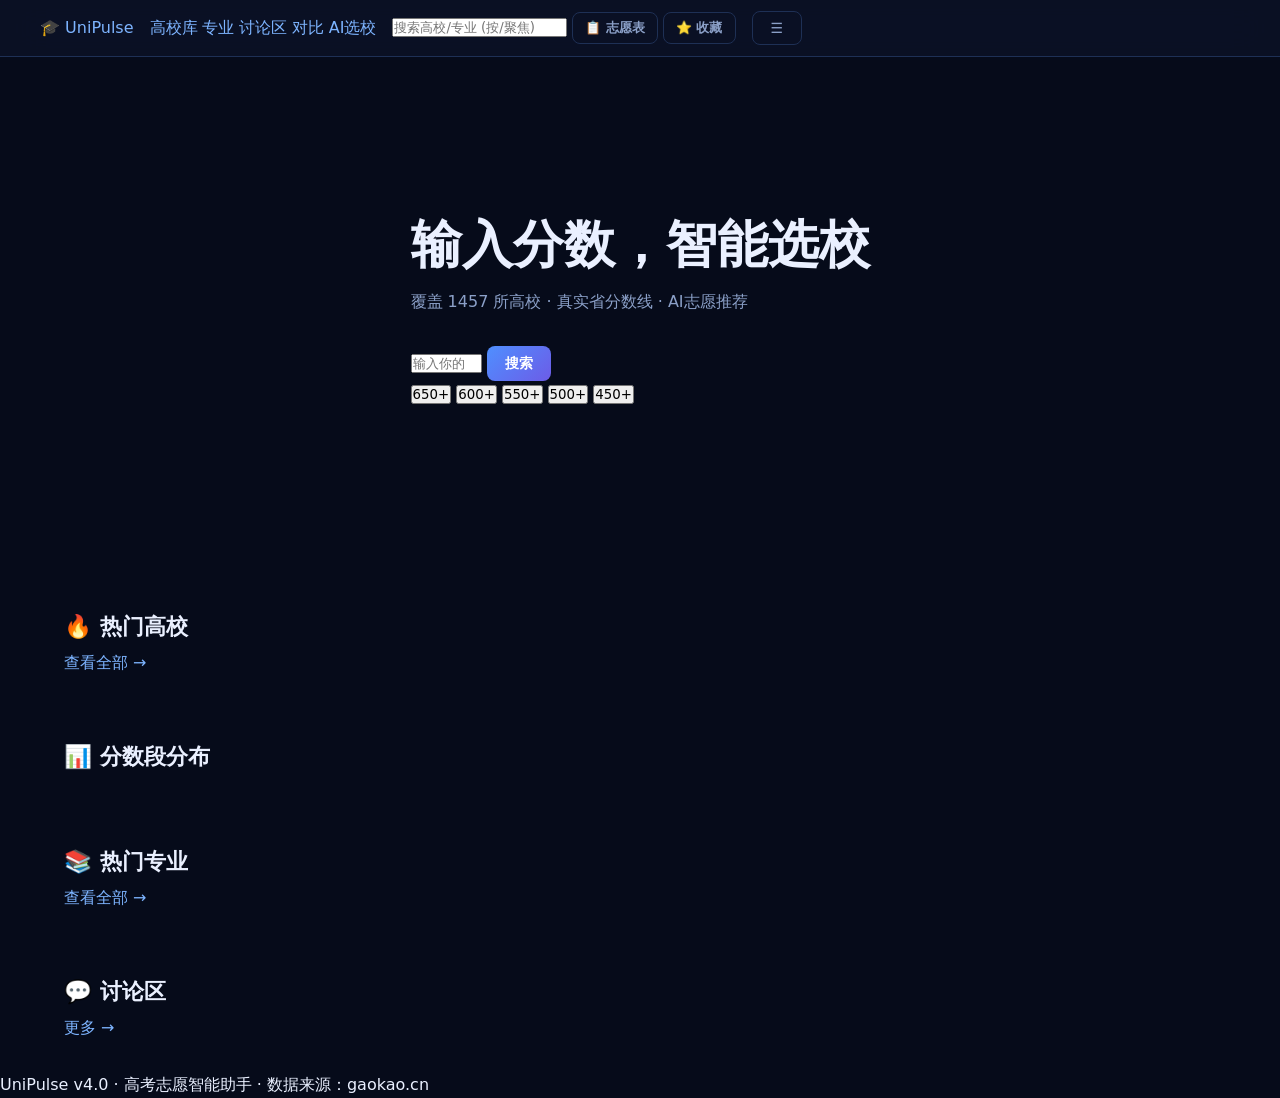
==== commit 4334ffd2: "v4.0.0 frontend upgrade: search-style UI + real province scores" ====
--- a/static/index.html
+++ b/static/index.html
@@ -6,7 +6,7 @@
   <title>UniPulse · 高考志愿智能助手</title>
   <meta name="description" content="覆盖1457所中国高校，真实省分数线，AI智能选校，志愿表管理">
   <link rel="icon" href="data:image/svg+xml,<svg xmlns='http://www.w3.org/2000/svg' viewBox='0 0 100 100'><text y='.9em' font-size='90'>🎓</text></svg>">
-  <link rel="stylesheet" href="/static/css/style_v4.css?v=4.0.0">
+  <link rel="stylesheet" href="/static/css/style.css?v=4.0.0">
 </head>
 <body>
   <!-- 顶部导航 -->
@@ -223,6 +223,6 @@
     </div>
   </footer>
 
-  <script src="/static/js/app_v4.js?v=4.0.0"></script>
+  <script src="/static/js/app.js?v=4.0.0"></script>
 </body>
 </html>
--- a/static/css/style.css
+++ b/static/css/style.css
@@ -0,0 +1,530 @@
+/* UniPulse — 高考志愿填报神器 · 暗色主题 */
+:root {
+  --bg: #060b1a; --bg2: #0c1225; --bg3: #131b30; --bg4: #1a2340;
+  --surface: #111c35; --surface2: #182547; --surface3: #1e2f55;
+  --border: #1e3055; --border2: #2a4070;
+  --text: #eaf0ff; --text2: #8ba0c8; --text3: #5a75a0;
+  --accent: #4f8fff; --accent2: #7db4ff; --accent3: #a5ccff;
+  --accent-glow: rgba(79,143,255,0.25);
+  --green: #00d68f; --yellow: #ffb800; --red: #ff4757; --purple: #b18cff; --pink: #ff7eb3;
+  --cyan: #00d4ff; --orange: #ff9f43;
+  --chong: #ff4757; --wen: #00d68f; --bao: #4f8fff;
+  --radius: 14px; --radius-sm: 10px; --radius-lg: 20px;
+  --shadow: 0 8px 32px rgba(0,0,0,0.5); --shadow-sm: 0 2px 12px rgba(0,0,0,0.3);
+  --transition: 0.25s cubic-bezier(.4,0,.2,1);
+  --font: 'Segoe UI', system-ui, -apple-system, sans-serif;
+}
+*{margin:0;padding:0;box-sizing:border-box}
+html{scroll-behavior:smooth}
+body{background:var(--bg);color:var(--text);font-family:var(--font);line-height:1.6;min-height:100vh;overflow-x:hidden}
+::selection{background:var(--accent);color:#fff}
+::-webkit-scrollbar{width:6px}
+::-webkit-scrollbar-track{background:var(--bg2)}
+::-webkit-scrollbar-thumb{background:var(--border2);border-radius:3px}
+::-webkit-scrollbar-thumb:hover{background:var(--accent)}
+a{color:var(--accent2);text-decoration:none;transition:color var(--transition)}
+a:hover{color:var(--accent3)}
+button{cursor:pointer;font-family:var(--font)}
+input,select,textarea{font-family:var(--font)}
+.hidden{display:none!important}
+
+/* ── 导航 ── */
+.topnav{background:rgba(12,18,37,0.88);border-bottom:1px solid var(--border);padding:0 1.5rem;position:sticky;top:0;z-index:100;backdrop-filter:blur(24px) saturate(1.6);-webkit-backdrop-filter:blur(24px) saturate(1.6)}
+.nav-inner{max-width:1200px;margin:0 auto;display:flex;align-items:center;height:56px;gap:1rem}
+.nav-logo{font-size:1.3rem;font-weight:800;color:var(--text);letter-spacing:-0.5px;white-space:nowrap}
+.nav-logo:hover{color:var(--accent2)}
+.nav-search{flex:1;max-width:320px;position:relative}
+.nav-search input{width:100%;padding:8px 40px 8px 14px;border-radius:20px;border:1px solid var(--border);background:var(--bg3);color:var(--text);font-size:0.88rem;outline:none;transition:border var(--transition)}
+.nav-search input:focus{border-color:var(--accent)}
+.nav-search button{position:absolute;right:6px;top:50%;transform:translateY(-50%);background:none;border:none;font-size:1rem}
+.nav-links{display:flex;gap:0.3rem;align-items:center}
+.nav-link{padding:6px 12px;border-radius:8px;font-size:0.88rem;color:var(--text2);transition:all var(--transition);white-space:nowrap}
+.nav-link:hover,.nav-link.active{color:var(--text);background:var(--surface2)}
+.nav-cta{background:linear-gradient(135deg,var(--accent),#7c5cfc)!important;color:#fff!important;font-weight:600}
+.nav-cta:hover{opacity:0.9}
+.nav-mobile-toggle{display:none;background:none;border:none;font-size:1.4rem;color:var(--text)}
+.mobile-menu{display:none;position:fixed;top:56px;left:0;right:0;background:var(--bg2);border-bottom:1px solid var(--border);z-index:99;padding:0.5rem}
+.mobile-menu a{display:block;padding:12px 1.5rem;color:var(--text2);font-size:1rem}
+.mobile-menu a:hover{color:var(--text);background:var(--surface2)}
+@media(max-width:768px){
+  .nav-links,.nav-search{display:none}
+  .nav-mobile-toggle{display:block}
+  .mobile-menu.open{display:block}
+}
+
+/* ── Hero ── */
+.hero{position:relative;min-height:520px;display:flex;align-items:center;justify-content:center;padding:4rem 1.5rem 3rem;overflow:hidden}
+.hero-bg{position:absolute;inset:0;background:radial-gradient(ellipse 80% 60% at 50% 30%,rgba(79,143,255,0.12),transparent 70%),radial-gradient(ellipse 60% 50% at 20% 80%,rgba(177,140,255,0.08),transparent 60%),radial-gradient(ellipse 50% 40% at 80% 70%,rgba(0,214,143,0.06),transparent 50%);animation:heroGlow 8s ease-in-out infinite alternate}
+@keyframes heroGlow{0%{opacity:0.7;transform:scale(1)}100%{opacity:1;transform:scale(1.05)}}
+.hero-content{position:relative;max-width:680px;text-align:center;z-index:1}
+.hero-badge{display:inline-block;padding:6px 18px;border-radius:20px;background:rgba(79,143,255,0.12);border:1px solid rgba(79,143,255,0.25);color:var(--accent2);font-size:0.85rem;font-weight:600;margin-bottom:1.2rem;animation:fadeInUp 0.6s ease}
+.hero h1{font-size:clamp(2rem,5vw,3.2rem);font-weight:900;line-height:1.2;margin-bottom:0.8rem;animation:fadeInUp 0.6s ease 0.1s both}
+.gradient-text{background:linear-gradient(135deg,var(--accent),var(--purple),var(--pink));-webkit-background-clip:text;-webkit-text-fill-color:transparent;background-clip:text}
+.hero-sub{font-size:1rem;color:var(--text2);margin-bottom:2rem;animation:fadeInUp 0.6s ease 0.2s both}
+
+/* 分数输入 */
+.hero-score-input{animation:fadeInUp 0.6s ease 0.3s both}
+.score-input-group{display:flex;gap:0.5rem;max-width:440px;margin:0 auto}
+.score-input{flex:1;padding:14px 20px;border-radius:var(--radius);border:2px solid var(--border2);background:var(--surface);color:var(--text);font-size:1.1rem;font-weight:700;outline:none;transition:border var(--transition)}
+.score-input:focus{border-color:var(--accent)}
+.score-input::placeholder{font-weight:400;color:var(--text3)}
+.score-quick-btns{display:flex;flex-wrap:wrap;gap:6px;justify-content:center;margin-top:0.8rem}
+.quick-score{padding:4px 12px;border-radius:16px;border:1px solid var(--border);background:transparent;color:var(--text2);font-size:0.78rem;cursor:pointer;transition:all var(--transition)}
+.quick-score:hover{border-color:var(--accent);color:var(--accent2);background:rgba(79,143,255,0.08)}
+
+.hero-stats{display:flex;gap:0.8rem;justify-content:center;flex-wrap:wrap;margin-top:1.8rem;animation:fadeInUp 0.6s ease}
+.hero-quick-links{display:flex;gap:0.6rem;justify-content:center;margin-top:1rem;flex-wrap:wrap}content:center;margin-top:1rem;flex-wrap:wrap}
+.hero-qlink{display:inline-block;padding:6px 14px;background:rgba(255,255,255,0.08);border:1px solid rgba(255,255,255,0.15);border-radius:20px;color:rgba(255,255,255,0.8);font-size:0.82rem;text-decoration:none;transition:all 0.2s}
+.hero-qlink:hover{background:rgba(255,255,255,0.15);color:#fff;border-color:rgba(255,255,255,0.3)} 0.4s both}
+.stat-pill{padding:6px 16px;border-radius:16px;background:var(--surface);border:1px solid var(--border);font-size:0.82rem;color:var(--text2)}
+.stat-pill strong{color:var(--text);font-weight:700}
+
+@keyframes fadeInUp{from{opacity:0;transform:translateY(16px)}to{opacity:1;transform:translateY(0)}}
+
+/* ── Section ── */
+.section{max-width:1200px;margin:0 auto;padding:2rem 1.5rem}
+.section-title{font-size:1.4rem;font-weight:800;margin-bottom:0.3rem}
+.section-desc{color:var(--text3);font-size:0.9rem;margin-bottom:1.2rem}
+.page-header{text-align:center;margin-bottom:2rem}
+.page-header h1{font-size:1.8rem;font-weight:900}
+.page-header p{color:var(--text2);margin-top:0.3rem}
+
+/* ── 分数段分布图 ── */
+.score-dist-chart{display:flex;align-items:flex-end;gap:4px;height:180px;padding:1rem 0;overflow-x:auto}
+.score-dist-bar{flex:1;min-width:50px;display:flex;flex-direction:column;align-items:center;gap:4px}
+.score-dist-bar .bar{width:100%;border-radius:6px 6px 0 0;background:linear-gradient(180deg,var(--accent),rgba(79,143,255,0.3));transition:all 0.4s ease;cursor:pointer;position:relative;min-height:4px}
+.score-dist-bar:hover .bar{background:linear-gradient(180deg,var(--accent2),var(--accent));box-shadow:0 0 16px var(--accent-glow)}
+.score-dist-bar .bar-count{font-size:0.75rem;font-weight:700;color:var(--accent2)}
+.score-dist-bar .bar-label{font-size:0.68rem;color:var(--text3);white-space:nowrap}
+
+/* ── 分数筛选条 ── */
+.score-filter-bar{display:flex;align-items:center;gap:0.8rem;padding:1rem 1.2rem;background:var(--surface);border-radius:var(--radius);margin-bottom:1rem;border:1px solid var(--border)}
+.filter-label{font-size:0.88rem;font-weight:600;white-space:nowrap;color:var(--text2)}
+.score-slider{flex:1;-webkit-appearance:none;height:6px;border-radius:3px;background:var(--border);outline:none}
+.score-slider::-webkit-slider-thumb{-webkit-appearance:none;width:22px;height:22px;border-radius:50%;background:var(--accent);cursor:pointer;box-shadow:0 0 10px var(--accent-glow)}
+.score-display{font-size:1.2rem;font-weight:800;color:var(--accent2);min-width:60px;text-align:center}
+
+/* ── Filters ── */
+.filters-bar{display:flex;flex-wrap:wrap;gap:0.5rem;margin-bottom:1rem;align-items:center}
+.filter-input,.filter-select{padding:8px 12px;border-radius:8px;border:1px solid var(--border);background:var(--bg3);color:var(--text);font-size:0.85rem;outline:none}
+.filter-input:focus,.filter-select:focus{border-color:var(--accent)}
+.filter-input{min-width:160px}
+.results-info{font-size:0.85rem;color:var(--text3);margin-bottom:0.8rem}
+
+/* ── 高校卡片 ── */
+.uni-grid{display:grid;grid-template-columns:repeat(auto-fill,minmax(280px,1fr));gap:1rem}
+.uni-card{background:var(--surface);border:1px solid var(--border);border-radius:var(--radius);padding:1.2rem;cursor:pointer;transition:all var(--transition);position:relative;overflow:hidden}
+.uni-card::before{content:'';position:absolute;top:0;left:0;right:0;height:3px;background:linear-gradient(90deg,var(--accent),var(--purple));opacity:0;transition:opacity var(--transition)}
+.uni-card:hover{border-color:var(--border2);transform:translateY(-3px);box-shadow:var(--shadow-sm)}
+.uni-card:hover::before{opacity:1}
+.uni-card-header{display:flex;justify-content:space-between;align-items:flex-start;margin-bottom:0.6rem}
+.uni-card-name{font-size:1.05rem;font-weight:700}
+.uni-card-level{font-size:0.72rem;padding:2px 8px;border-radius:10px;font-weight:600}
+.level-985{background:rgba(255,184,0,0.15);color:var(--yellow)}
+.level-211{background:rgba(79,143,255,0.15);color:var(--accent2)}
+.level-dy{background:rgba(0,212,255,0.15);color:var(--cyan)}
+.level-other{background:rgba(139,160,200,0.12);color:var(--text3)}
+.uni-card-meta{display:flex;gap:0.8rem;font-size:0.8rem;color:var(--text3);margin-bottom:0.5rem}
+.uni-card-score{display:flex;align-items:baseline;gap:0.4rem;margin-bottom:0.5rem}
+.uni-card-score .val{font-size:1.5rem;font-weight:900;color:var(--accent2)}
+.uni-card-score .unit{font-size:0.75rem;color:var(--text3)}
+.uni-card-chance{padding:4px 10px;border-radius:12px;font-size:0.75rem;font-weight:700;display:inline-block;margin-bottom:0.5rem}
+.chance-wen{background:rgba(0,214,143,0.15);color:var(--green)}
+.chance-chong{background:rgba(255,71,87,0.15);color:var(--red)}
+.chance-bao{background:rgba(79,143,255,0.15);color:var(--accent2)}
+.chance-none{background:rgba(139,160,200,0.1);color:var(--text3)}
+.uni-card-stats{display:flex;gap:0.6rem;flex-wrap:wrap}
+.uni-stat{padding:3px 8px;border-radius:6px;background:var(--bg3);font-size:0.72rem;color:var(--text3)}
+.uni-stat strong{color:var(--text);font-weight:600}
+.uni-card-fav{position:absolute;top:10px;right:10px;background:none;border:none;font-size:1.1rem;color:var(--text3);transition:color var(--transition)}
+.uni-card-fav.active{color:var(--yellow)}
+.uni-card-fav:hover{color:var(--yellow)}
+
+/* ── 录取概率环 ── */
+.chance-ring{width:56px;height:56px;position:relative;display:inline-flex;align-items:center;justify-content:center}
+.chance-ring svg{position:absolute;transform:rotate(-90deg)}
+.chance-ring .ring-text{font-size:0.7rem;font-weight:800;z-index:1}
+
+/* ── 详情页 ── */
+.uni-detail{animation:fadeInUp 0.4s ease}
+.uni-detail-header{display:flex;gap:2rem;flex-wrap:wrap;margin-bottom:2rem;padding:2rem;background:var(--surface);border-radius:var(--radius-lg);border:1px solid var(--border)}
+.uni-detail-info{flex:1;min-width:250px}
+.uni-detail-info h1{font-size:1.8rem;font-weight:900;margin-bottom:0.3rem}
+.uni-detail-tags{display:flex;gap:0.4rem;flex-wrap:wrap;margin:0.5rem 0}
+.uni-detail-tags .tag{padding:3px 10px;border-radius:10px;font-size:0.75rem;font-weight:600}
+.tag-gold{background:rgba(255,184,0,0.15);color:var(--yellow)}
+.tag-blue{background:rgba(79,143,255,0.15);color:var(--accent2)}
+.tag-cyan{background:rgba(0,212,255,0.15);color:var(--cyan)}
+.tag-green{background:rgba(0,214,143,0.15);color:var(--green)}
+.tag-purple{background:rgba(177,140,255,0.15);color:var(--purple)}
+.tag-red{background:rgba(255,71,87,0.15);color:var(--red)}
+.tag-orange{background:rgba(255,159,67,0.15);color:var(--orange)}
+.tag-pink{background:rgba(255,126,179,0.15);color:var(--pink)}
+.uni-detail-score-box{display:flex;flex-direction:column;align-items:center;gap:0.3rem;padding:1.2rem 2rem;background:var(--bg3);border-radius:var(--radius);min-width:140px}
+.uni-detail-score-box .big{font-size:2.5rem;font-weight:900;color:var(--accent2)}
+.uni-detail-score-box .label{font-size:0.8rem;color:var(--text3)}
+.uni-detail-metrics{display:grid;grid-template-columns:repeat(auto-fill,minmax(140px,1fr));gap:0.8rem;margin-bottom:2rem}
+.metric-card{padding:1rem;background:var(--surface);border:1px solid var(--border);border-radius:var(--radius-sm);text-align:center}
+.metric-card .metric-val{font-size:1.4rem;font-weight:800}
+.metric-card .metric-label{font-size:0.78rem;color:var(--text3);margin-top:2px}
+.metric-bar{height:4px;border-radius:2px;background:var(--border);margin-top:6px;overflow:hidden}
+.metric-bar-fill{height:100%;border-radius:2px;transition:width 0.8s ease}
+.fill-accent{background:var(--accent)}
+.fill-green{background:var(--green)}
+.fill-yellow{background:var(--yellow)}
+.fill-purple{background:var(--purple)}
+
+/* 就业数据表 */
+.emp-table{width:100%;border-collapse:collapse;margin-top:1rem}
+.emp-table th,.emp-table td{padding:10px 12px;text-align:left;border-bottom:1px solid var(--border);font-size:0.85rem}
+.emp-table th{color:var(--text3);font-weight:600;font-size:0.78rem;text-transform:uppercase}
+.emp-table tr:hover{background:var(--surface2)}
+
+/* ── 对比页 ── */
+.compare-picker{display:flex;flex-direction:column;gap:1rem;align-items:center;margin-bottom:2rem}
+.compare-slots{display:flex;gap:0.8rem;flex-wrap:wrap;justify-content:center}
+.compare-slot{width:160px;padding:1rem;border:2px dashed var(--border);border-radius:var(--radius);text-align:center;cursor:pointer;transition:all var(--transition);position:relative}
+.compare-slot:hover{border-color:var(--accent);background:rgba(79,143,255,0.05)}
+.compare-slot.filled{border-style:solid;background:var(--surface)}
+.compare-slot .slot-name{font-weight:700;font-size:0.9rem}
+.compare-slot .slot-score{font-size:0.78rem;color:var(--accent2)}
+.compare-slot .slot-remove{position:absolute;top:4px;right:8px;background:none;border:none;color:var(--text3);font-size:0.9rem}
+.compare-slot .slot-remove:hover{color:var(--red)}
+.compare-slot .slot-placeholder{color:var(--text3);font-size:0.85rem}
+.compare-result{overflow-x:auto}
+.compare-table{width:100%;border-collapse:collapse;font-size:0.85rem}
+.compare-table th,.compare-table td{padding:12px 16px;border-bottom:1px solid var(--border);white-space:nowrap}
+.compare-table th{color:var(--text3);text-align:left;font-size:0.78rem}
+.compare-table td{text-align:center}
+.compare-table .best{color:var(--green);font-weight:700}
+
+/* ── AI报告 ── */
+.report-section{margin-bottom:1.5rem}
+.report-section h3{font-size:1.1rem;font-weight:700;margin-bottom:0.8rem;display:flex;align-items:center;gap:0.5rem}
+.report-group{display:grid;grid-template-columns:repeat(auto-fill,minmax(220px,1fr));gap:0.8rem}
+.report-card{padding:1rem;background:var(--surface);border:1px solid var(--border);border-radius:var(--radius-sm);cursor:pointer;transition:all var(--transition)}
+.report-card:hover{border-color:var(--border2);transform:translateY(-2px)}
+.report-card .rc-name{font-weight:700;font-size:0.95rem}
+.report-card .rc-score{font-size:0.82rem;color:var(--accent2);margin-top:2px}
+.report-card .rc-gap{font-size:0.78rem;margin-top:4px;padding:2px 8px;border-radius:8px;display:inline-block}
+.gap-chong{background:rgba(255,71,87,0.12);color:var(--red)}
+.gap-wen{background:rgba(0,214,143,0.12);color:var(--green)}
+.gap-bao{background:rgba(79,143,255,0.12);color:var(--accent2)}
+.report-tips{padding:1rem;background:var(--surface);border-radius:var(--radius-sm);border:1px solid var(--border)}
+.report-tips li{margin:0.3rem 0;font-size:0.85rem;color:var(--text2)}
+
+/* ── 专业卡片 ── */
+.program-grid{display:grid;grid-template-columns:repeat(auto-fill,minmax(150px,1fr));gap:0.8rem}
+.program-card{padding:1.2rem;background:var(--surface);border:1px solid var(--border);border-radius:var(--radius-sm);text-align:center;cursor:pointer;transition:all var(--transition)}
+.program-card:hover{border-color:var(--accent);transform:translateY(-2px);box-shadow:var(--shadow-sm)}
+.program-card .prog-icon{font-size:2rem;margin-bottom:0.4rem}
+.program-card .prog-name{font-weight:700;font-size:0.9rem}
+.program-card .prog-count{font-size:0.75rem;color:var(--text3);margin-top:2px}
+
+/* ── 论坛 ── */
+.forum-layout{display:grid;grid-template-columns:1fr 260px;gap:1.5rem}
+@media(max-width:768px){.forum-layout{grid-template-columns:1fr}}
+.forum-toolbar{display:flex;gap:0.5rem;margin-bottom:1rem;flex-wrap:wrap}
+.post-card{padding:1rem;background:var(--surface);border:1px solid var(--border);border-radius:var(--radius-sm);margin-bottom:0.8rem;cursor:pointer;transition:all var(--transition)}
+.post-card:hover{border-color:var(--border2);background:var(--surface2)}
+.post-card .post-title{font-weight:700;font-size:0.95rem;margin-bottom:0.3rem}
+.post-card .post-meta{font-size:0.78rem;color:var(--text3)}
+.post-card .post-tags{display:flex;gap:4px;margin-top:6px;flex-wrap:wrap}
+.post-card .post-tag{padding:2px 8px;border-radius:8px;background:var(--bg3);font-size:0.7rem;color:var(--text3)}
+.forum-sidebar h3{font-size:0.95rem;font-weight:700;margin-bottom:0.5rem}
+.tag-cloud{display:flex;flex-wrap:wrap;gap:4px}
+.tag-cloud .tag-item{padding:4px 10px;border-radius:10px;background:var(--surface);border:1px solid var(--border);font-size:0.75rem;color:var(--text2);cursor:pointer;transition:all var(--transition)}
+.tag-cloud .tag-item:hover{border-color:var(--accent);color:var(--accent2)}
+.tips-list{list-style:none;font-size:0.82rem;color:var(--text3)}
+.tips-list li{padding:4px 0;padding-left:16px;position:relative}
+.tips-list li::before{content:'•';position:absolute;left:0;color:var(--accent)}
+
+/* 帖子详情 */
+.post-detail{animation:fadeInUp 0.4s ease}
+.post-detail h1{font-size:1.4rem;font-weight:800;margin-bottom:0.5rem}
+.comment-card{padding:0.8rem 1rem;background:var(--bg3);border-radius:var(--radius-sm);margin-top:0.6rem}
+.comment-card .comment-author{font-weight:600;font-size:0.85rem;color:var(--accent2)}
+.comment-card .comment-text{font-size:0.88rem;margin-top:0.3rem}
+.comment-card .comment-meta{font-size:0.72rem;color:var(--text3);margin-top:0.3rem}
+.comment-form{margin-top:1.5rem;display:flex;flex-direction:column;gap:0.5rem}
+.comment-form textarea{resize:vertical;min-height:80px}
+
+/* ── Form ── */
+.form-card{padding:2rem;background:var(--surface);border:1px solid var(--border);border-radius:var(--radius-lg)}
+.form-group{margin-bottom:1.2rem}
+.form-group label{display:block;font-size:0.85rem;font-weight:600;margin-bottom:0.3rem;color:var(--text2)}
+.form-input{width:100%;padding:10px 14px;border-radius:8px;border:1px solid var(--border);background:var(--bg3);color:var(--text);font-size:0.9rem;outline:none}
+.form-input:focus{border-color:var(--accent)}
+.form-textarea{min-height:120px;resize:vertical}
+.form-row{display:flex;gap:1rem}
+.flex-1{flex:1}
+.form-actions{display:flex;gap:0.8rem;margin-top:1rem}
+
+/* ── 按钮 ── */
+.btn{padding:8px 18px;border-radius:8px;border:none;font-weight:600;font-size:0.88rem;transition:all var(--transition);display:inline-flex;align-items:center;gap:6px}
+.btn-primary{background:linear-gradient(135deg,var(--accent),#6c5ce7);color:#fff}
+.btn-primary:hover{opacity:0.9;transform:translateY(-1px)}
+.btn-ghost{background:transparent;border:1px solid var(--border);color:var(--text2)}
+.btn-ghost:hover{border-color:var(--accent);color:var(--accent2)}
+.btn-sm{padding:5px 12px;font-size:0.8rem}
+.btn-lg{padding:12px 28px;font-size:1rem}
+
+/* ── 分页 ── */
+.pagination{display:flex;gap:0.4rem;justify-content:center;margin-top:1.5rem;flex-wrap:wrap}
+.pagination button{padding:6px 12px;border-radius:6px;border:1px solid var(--border);background:var(--surface);color:var(--text2);font-size:0.82rem;cursor:pointer}
+.pagination button:hover,.pagination button.active{border-color:var(--accent);color:var(--accent2);background:var(--surface2)}
+
+/* ── 空状态 ── */
+.empty-state{text-align:center;padding:3rem;color:var(--text3)}
+.empty-icon{font-size:3rem;margin-bottom:0.5rem}
+
+/* ── Toast ── */
+.toast-container{position:fixed;bottom:20px;right:20px;z-index:200;display:flex;flex-direction:column;gap:8px}
+.toast{padding:10px 18px;border-radius:8px;background:var(--surface2);border:1px solid var(--border);color:var(--text);font-size:0.85rem;animation:slideIn 0.3s ease;backdrop-filter:blur(10px)}
+@keyframes slideIn{from{opacity:0;transform:translateX(40px)}to{opacity:1;transform:translateX(0)}}
+
+/* ── 加载 ── */
+.loading-spinner{text-align:center;padding:3rem;color:var(--text3)}
+.spinner{width:32px;height:32px;border:3px solid var(--border);border-top-color:var(--accent);border-radius:50%;animation:spin 0.8s linear infinite;margin:0 auto 0.8rem}
+@keyframes spin{to{transform:rotate(360deg)}}
+
+/* ── 骨架屏 ── */
+.skeleton{background:linear-gradient(90deg,var(--surface) 25%,var(--surface2) 50%,var(--surface) 75%);background-size:200% 100%;animation:shimmer 1.5s infinite;border-radius:var(--radius-sm);min-height:120px}
+@keyframes shimmer{0%{background-position:200% 0}100%{background-position:-200% 0}}
+
+/* ── 页脚 ── */
+.site-footer{border-top:1px solid var(--border);margin-top:3rem;padding:2rem 1.5rem 1rem;background:var(--bg2)}
+.footer-inner{max-width:1200px;margin:0 auto;display:grid;grid-template-columns:1.5fr 1fr 1.5fr;gap:2rem}
+@media(max-width:768px){.footer-inner{grid-template-columns:1fr}}
+.footer-brand h3{font-size:1.1rem;font-weight:800;margin-bottom:0.3rem}
+.footer-brand p{font-size:0.85rem;color:var(--text3)}
+.footer-links h4{font-size:0.85rem;font-weight:700;margin-bottom:0.5rem;color:var(--text2)}
+.footer-links a{display:block;padding:3px 0;font-size:0.82rem;color:var(--text3)}
+.footer-links a:hover{color:var(--accent2)}
+.footer-bottom{text-align:center;padding-top:1rem;margin-top:1rem;border-top:1px solid var(--border);font-size:0.78rem;color:var(--text3)}
+
+/* ── 搜索结果 ── */
+.search-section{margin-bottom:1.5rem}
+.search-section h3{font-size:1rem;font-weight:700;margin-bottom:0.6rem}
+
+/* ── 详情页Tab ── */
+.detail-tabs{display:flex;gap:0.3rem;margin:1.5rem 0;border-bottom:2px solid var(--border);padding-bottom:0}
+.detail-tab{padding:0.6rem 1.2rem;border:none;background:none;color:var(--text3);font-size:0.9rem;font-weight:600;cursor:pointer;border-bottom:2px solid transparent;margin-bottom:-2px;transition:all 0.2s}
+.detail-tab:hover{color:var(--text2)}
+.detail-tab.active{color:var(--accent2);border-bottom-color:var(--accent)}
+.detail-tab-content{display:none;padding:1.5rem 0}
+.detail-tab-content.active{display:block;animation:fadeIn 0.3s ease}
+
+/* ── 信息网格 ── */
+.uni-info-grid{display:grid;grid-template-columns:repeat(auto-fill,minmax(200px,1fr));gap:0.8rem;margin:1rem 0}
+.info-item{display:flex;justify-content:space-between;align-items:center;padding:0.7rem 1rem;background:var(--surface);border-radius:var(--radius-sm);border:1px solid var(--border)}
+.info-label{font-size:0.82rem;color:var(--text3)}
+.info-value{font-size:0.9rem;font-weight:600;color:var(--text)}
+
+/* ── 省分数线网格 ── */
+.province-scores-grid{display:grid;grid-template-columns:repeat(auto-fill,minmax(140px,1fr));gap:0.6rem}
+.prov-score-card{padding:0.8rem;background:var(--surface);border-radius:var(--radius-sm);border:1px solid var(--border);text-align:center;transition:all 0.2s}
+.prov-score-card:hover{border-color:var(--accent);transform:translateY(-2px)}
+.prov-name{font-size:0.82rem;color:var(--text3);margin-bottom:0.3rem}
+.prov-val{font-size:1.4rem;font-weight:900;color:var(--text)}
+.prov-diff{font-size:0.75rem;margin-top:0.2rem;font-weight:600}
+.prov-score-card.score-safe{border-color:var(--green);background:rgba(0,214,143,0.05)}
+.prov-score-card.score-safe .prov-val{color:var(--green)}
+.prov-score-card.score-safe .prov-diff{color:var(--green)}
+.prov-score-card.score-chance{border-color:var(--accent);background:rgba(79,143,255,0.05)}
+.prov-score-card.score-chance .prov-val{color:var(--accent2)}
+.prov-score-card.score-chance .prov-diff{color:var(--accent2)}
+.prov-score-card.score-risk{border-color:var(--yellow);background:rgba(255,184,0,0.05)}
+.prov-score-card.score-risk .prov-val{color:var(--yellow)}
+.prov-score-card.score-risk .prov-diff{color:var(--yellow)}
+.prov-score-card.score-hard{border-color:var(--red);background:rgba(255,71,87,0.05)}
+.prov-score-card.score-hard .prov-val{color:var(--red)}
+.prov-score-card.score-hard .prov-diff{color:var(--red)}
+
+/* ── 校园生活卡片 ── */
+.campus-section{display:grid;grid-template-columns:repeat(auto-fit,minmax(280px,1fr));gap:1rem}
+.campus-card{padding:1.2rem;background:var(--surface);border-radius:var(--radius);border:1px solid var(--border)}
+.campus-card h3{font-size:1rem;font-weight:700;margin-bottom:0.6rem;color:var(--accent2)}
+.campus-card p{color:var(--text2);font-size:0.88rem}
+
+/* ── 知名校友标签 ── */
+.alumni-list{display:flex;flex-wrap:wrap;gap:0.5rem;margin-top:0.6rem}
+.alumni-tag{padding:0.3rem 0.8rem;background:var(--surface2);border-radius:999px;font-size:0.82rem;color:var(--accent2);border:1px solid var(--border)}
+
+/* ── 详细区域标题 ── */
+.detail-section{margin-top:1.5rem}
+.detail-section h3{font-size:1.1rem;font-weight:800;margin-bottom:0.8rem;color:var(--text)}
+
+/* ── 置顶帖子 ── */
+.pin-badge{display:inline-block;padding:2px 8px;background:var(--red);color:#fff;border-radius:4px;font-size:0.7rem;font-weight:700;margin-right:6px;vertical-align:middle}
+.post-card.pinned{border-left:3px solid var(--red);background:rgba(255,71,87,0.03)}
+
+/* ── 对比搜索下拉 ── */
+.compare-search-dropdown{position:absolute;top:100%;left:0;right:0;background:var(--surface2);border:1px solid var(--border);border-radius:var(--radius-sm);max-height:280px;overflow-y:auto;z-index:50;box-shadow:var(--shadow)}
+.dropdown-item{padding:0.7rem 1rem;cursor:pointer;display:flex;justify-content:space-between;align-items:center;transition:background 0.15s}
+.dropdown-item:hover{background:var(--surface3)}
+.dd-name{font-weight:600;color:var(--text)}
+.dd-meta{font-size:0.78rem;color:var(--text3)}
+
+/* ── 录取概率进度条 ── */
+@keyframes fadeIn{from{opacity:0;transform:translateY(8px)}to{opacity:1;transform:translateY(0)}}
+
+/* ── 论坛分类增强 ── */
+.forum-layout .forum-sidebar .tips-list{font-size:0.82rem;color:var(--text3);padding-left:1.2rem}
+.forum-layout .forum-sidebar .tips-list li{margin-bottom:0.3rem}
+
+/* ── 冲稳保角标 ── */
+.uni-card-chance-badge{position:absolute;top:0;left:0;padding:3px 12px;border-radius:0 0 10px 0;font-size:0.72rem;font-weight:800;z-index:2;letter-spacing:1px}
+.uni-card-chance-badge.chance-chong{background:var(--chong);color:#fff}
+.uni-card-chance-badge.chance-wen{background:var(--wen);color:#fff}
+.uni-card-chance-badge.chance-bao{background:var(--bao);color:#fff}
+.uni-card-chance-badge.chance-none{background:var(--text3);color:#fff}
+
+/* ── 高校卡片操作栏 ── */
+.uni-card-actions{display:flex;gap:0.4rem;margin-top:0.6rem;padding-top:0.6rem;border-top:1px solid var(--border)}
+.btn-xs{padding:3px 8px;font-size:0.72rem;border-radius:6px}
+
+/* ── 导航志愿表角标 ── */
+.nav-wish{position:relative}
+
+/* ── 志愿表页面 ── */
+.wish-toolbar{display:flex;justify-content:space-between;align-items:center;margin-bottom:1rem;flex-wrap:wrap;gap:0.8rem}
+.wish-mode-switch{display:flex;gap:0;background:var(--surface);border-radius:8px;overflow:hidden;border:1px solid var(--border)}
+.wish-mode-btn{padding:6px 16px;background:none;border:none;color:var(--text3);font-size:0.85rem;font-weight:600;cursor:pointer;transition:all 0.2s}
+.wish-mode-btn.active{background:var(--accent);color:#fff}
+.wish-mode-btn:hover:not(.active){color:var(--text2);background:var(--surface2)}
+.wish-actions{display:flex;gap:0.5rem}
+
+.wish-stats{display:flex;gap:1rem;justify-content:center;margin-bottom:1.5rem;padding:1rem;background:var(--surface);border-radius:var(--radius);border:1px solid var(--border)}
+.wish-stats>div{font-size:0.9rem;color:var(--text2)}
+.wish-stats strong{font-size:1.1rem;font-weight:800}
+.wish-stat-chong strong{color:var(--chong)}
+.wish-stat-wen strong{color:var(--wen)}
+.wish-stat-bao strong{color:var(--bao)}
+.wish-stat-total strong{color:var(--accent2)}
+
+.wish-group{margin-bottom:1.5rem}
+.wish-group-header{padding:0.8rem 1.2rem;border-radius:var(--radius-sm) var(--radius-sm) 0 0;margin-bottom:0}
+.wish-group-header h3{font-size:1rem;font-weight:700;margin:0}
+.wish-group-header .wish-group-desc{font-size:0.78rem;font-weight:400;color:var(--text3);margin-left:0.5rem}
+.wish-chong-header{background:rgba(255,71,87,0.1);border-left:4px solid var(--chong)}
+.wish-chong-header h3{color:var(--chong)}
+.wish-wen-header{background:rgba(0,214,143,0.1);border-left:4px solid var(--wen)}
+.wish-wen-header h3{color:var(--wen)}
+.wish-bao-header{background:rgba(79,143,255,0.1);border-left:4px solid var(--bao)}
+.wish-bao-header h3{color:var(--bao)}
+
+.wish-group-items{border:1px solid var(--border);border-top:none;border-radius:0 0 var(--radius-sm) var(--radius-sm);overflow:hidden}
+.wish-item{display:flex;align-items:center;gap:0.8rem;padding:0.8rem 1rem;border-bottom:1px solid var(--border);transition:background 0.15s}
+.wish-item:last-child{border-bottom:none}
+.wish-item:hover{background:var(--surface2)}
+.wish-item-order{width:24px;height:24px;border-radius:50%;background:var(--surface);border:1px solid var(--border);display:flex;align-items:center;justify-content:center;font-size:0.75rem;font-weight:700;color:var(--text3);flex-shrink:0}
+.wish-item-info{flex:1;min-width:0}
+.wish-item-name{font-weight:700;font-size:0.92rem;white-space:nowrap;overflow:hidden;text-overflow:ellipsis}
+.wish-item-meta{font-size:0.78rem;color:var(--text3)}
+.wish-item-btns{display:flex;gap:0.3rem;flex-shrink:0}
+.wish-empty-group{padding:1.5rem;text-align:center;color:var(--text3);font-size:0.85rem}
+
+.wish-list-table{overflow-x:auto}
+
+.wish-tips{margin-top:1.5rem;padding:1.2rem;background:var(--surface);border-radius:var(--radius);border:1px solid var(--border)}
+.wish-tips h4{font-size:0.95rem;font-weight:700;margin-bottom:0.6rem;color:var(--accent2)}
+.wish-tips ul{list-style:none;padding-left:0}
+.wish-tips li{padding:0.3rem 0 0.3rem 1.2rem;position:relative;font-size:0.85rem;color:var(--text2)}
+.wish-tips li::before{content:'•';position:absolute;left:0;color:var(--accent)}
+.wish-tips li strong{color:var(--text)}
+
+/* ── 论坛搜索栏 ── */
+.forum-search-bar{margin-bottom:1rem}
+.forum-search-bar .form-input{padding:10px 16px;border-radius:var(--radius);font-size:0.92rem}
+
+/* ── 论坛分类Tab ── */
+.forum-toolbar{display:flex;justify-content:space-between;align-items:center;margin-bottom:1rem;flex-wrap:wrap;gap:0.5rem}
+.forum-toolbar-right{display:flex;gap:0.5rem;align-items:center}
+.forum-category-tabs{display:flex;gap:0.3rem;flex-wrap:wrap}
+.forum-cat-tab{padding:6px 14px;border-radius:20px;border:1px solid var(--border);background:transparent;color:var(--text2);font-size:0.82rem;font-weight:600;cursor:pointer;transition:all var(--transition);white-space:nowrap}
+.forum-cat-tab:hover{border-color:var(--accent);color:var(--accent2)}
+.forum-cat-tab.active{background:var(--accent);border-color:var(--accent);color:#fff}
+
+/* ── 帖子卡片增强 ── */
+.post-card .post-card-header{display:flex;gap:0.8rem;align-items:flex-start}
+.post-avatar{width:36px;height:36px;border-radius:50%;display:flex;align-items:center;justify-content:center;color:#fff;font-weight:700;font-size:0.9rem;flex-shrink:0}
+.post-card-info{flex:1;min-width:0}
+.post-card-info .post-title{font-weight:700;font-size:0.95rem;margin-bottom:0.2rem}
+.post-card-info .post-meta{font-size:0.75rem;color:var(--text3);display:flex;gap:0.6rem;flex-wrap:wrap}
+.post-card-category{font-size:0.7rem;color:var(--accent2);margin-top:0.4rem;padding:2px 8px;background:rgba(79,143,255,0.1);border-radius:8px;display:inline-block}
+
+/* ── 帖子详情操作栏 ── */
+.post-detail-actions{display:flex;gap:0.6rem;padding:1rem 0;border-top:1px solid var(--border);border-bottom:1px solid var(--border);margin-bottom:1rem}
+
+/* ── 评论楼层号 ── */
+.comment-card .comment-header{display:flex;gap:0.6rem;align-items:center;margin-bottom:0.4rem}
+.comment-floor{font-size:0.72rem;font-weight:700;color:var(--accent2);padding:1px 8px;background:rgba(79,143,255,0.12);border-radius:4px}
+.comment-author{font-weight:600;font-size:0.85rem;color:var(--accent2)}
+.comment-time{font-size:0.72rem;color:var(--text3)}
+.comment-actions{display:flex;gap:0.8rem;margin-top:0.4rem}
+.comment-like-btn,.comment-reply-btn{background:none;border:none;font-size:0.78rem;color:var(--text3);cursor:pointer;padding:2px 6px;border-radius:4px;transition:all 0.15s}
+.comment-like-btn:hover{color:var(--green);background:rgba(0,214,143,0.1)}
+.comment-reply-btn:hover{color:var(--accent2);background:rgba(79,143,255,0.1)}
+
+/* ── 帖子分类角标 ── */
+.post-category-badge{padding:2px 10px;border-radius:10px;background:rgba(79,143,255,0.15);color:var(--accent2);font-size:0.78rem;font-weight:600}
+
+/* ── 编辑器Tab ── */
+.post-editor-bar{display:flex;gap:0;border-bottom:2px solid var(--border);margin-bottom:0.5rem}
+.editor-tab{padding:6px 16px;border:none;background:none;color:var(--text3);font-size:0.88rem;font-weight:600;cursor:pointer;border-bottom:2px solid transparent;margin-bottom:-2px;transition:all 0.2s}
+.editor-tab:hover{color:var(--text2)}
+.editor-tab.active{color:var(--accent2);border-bottom-color:var(--accent)}
+.post-preview{padding:1rem;min-height:120px;background:var(--bg3);border-radius:var(--radius-sm);border:1px solid var(--border)}
+.preview-content{line-height:1.8;white-space:pre-wrap;color:var(--text)}
+
+/* ── 字数统计 ── */
+.char-count{font-size:0.72rem;color:var(--text3);text-align:right;margin-top:2px}
+
+/* ── 标签选择云 ── */
+.tag-select-cloud{display:flex;flex-wrap:wrap;gap:6px}
+.tag-select-item{padding:4px 12px;border-radius:14px;border:1px solid var(--border);background:var(--surface);color:var(--text2);font-size:0.78rem;cursor:pointer;transition:all var(--transition)}
+.tag-select-item:hover{border-color:var(--accent);color:var(--accent2)}
+.tag-select-item.active{background:var(--accent);border-color:var(--accent);color:#fff}
+
+/* ── 标签云active ── */
+.tag-cloud .tag-item.active{background:var(--accent);border-color:var(--accent);color:#fff}
+
+/* ═══ v3.6.0 新增样式 ═══ */
+
+/* 详情页Tab */
+.detail-tabs { display:flex; gap:0.5rem; border-bottom:2px solid var(--border,rgba(255,255,255,0.08)); padding-bottom:0; }
+.detail-tab { background:none; border:none; color:var(--text3); padding:0.6rem 1.2rem; cursor:pointer; font-size:0.95rem; font-weight:600; border-bottom:2px solid transparent; margin-bottom:-2px; transition:all 0.2s; }
+.detail-tab:hover { color:var(--text1); }
+.detail-tab.active { color:var(--accent2,#60a5fa); border-bottom-color:var(--accent2,#60a5fa); }
+.detail-tab-content { display:none; padding-top:1rem; }
+.detail-tab-content.active { display:block; }
+
+/* 省分数线表格增强 */
+.emp-table tr:hover { background:rgba(255,255,255,0.03); }
+.chance-none { background:rgba(239,68,68,0.15); color:#fca5a5; padding:2px 8px; border-radius:4px; font-size:0.8rem; }
+
+/* 院校信息网格 */
+.uni-info-grid { display:grid; grid-template-columns:repeat(auto-fill,minmax(240px,1fr)); gap:0.8rem; margin-top:0.5rem; }
+.info-item { background:rgba(255,255,255,0.03); border-radius:8px; padding:0.8rem 1rem; display:flex; flex-direction:column; gap:0.3rem; }
+.info-label { font-size:0.8rem; color:var(--text3); }
+.info-value { font-size:0.95rem; color:var(--text1); word-break:break-all; }
+
+/* 志愿表拖拽 */
+.wish-drag-handle { cursor:grab; color:var(--text3); font-size:1.1rem; padding:0 0.3rem; user-select:none; }
+.wish-drag-handle:active { cursor:grabbing; }
+.wish-item.dragging { opacity:0.4; background:rgba(96,165,250,0.1); }
+.wish-drop-indicator { height:3px; background:var(--accent2,#60a5fa); border-radius:2px; margin:2px 0; }
+
+/* 模式切换按钮 */
+.mode-switch-group { display:flex; gap:0; border-radius:8px; overflow:hidden; border:1px solid var(--border,rgba(255,255,255,0.1)); }
+.mode-switch-btn { background:rgba(255,255,255,0.04); border:none; color:var(--text3); padding:0.5rem 1.2rem; cursor:pointer; font-size:0.88rem; font-weight:600; transition:all 0.2s; }
+.mode-switch-btn:hover { background:rgba(255,255,255,0.08); color:var(--text1); }
+.mode-switch-btn.active { background:var(--accent2,#60a5fa); color:#fff; }
+
+/* 专业浏览卡片 */
+.major-browse-card { background:rgba(255,255,255,0.04); border:1px solid var(--border,rgba(255,255,255,0.08)); border-radius:12px; padding:1.2rem; cursor:pointer; transition:all 0.2s; text-align:center; }
+.major-browse-card:hover { background:rgba(96,165,250,0.1); border-color:var(--accent2,#60a5fa); transform:translateY(-2px); }
+.major-browse-icon { font-size:2rem; margin-bottom:0.5rem; }
+.major-browse-name { font-size:0.95rem; font-weight:700; color:var(--text1); }
+.major-browse-count { font-size:0.8rem; color:var(--text3); margin-top:0.3rem; }
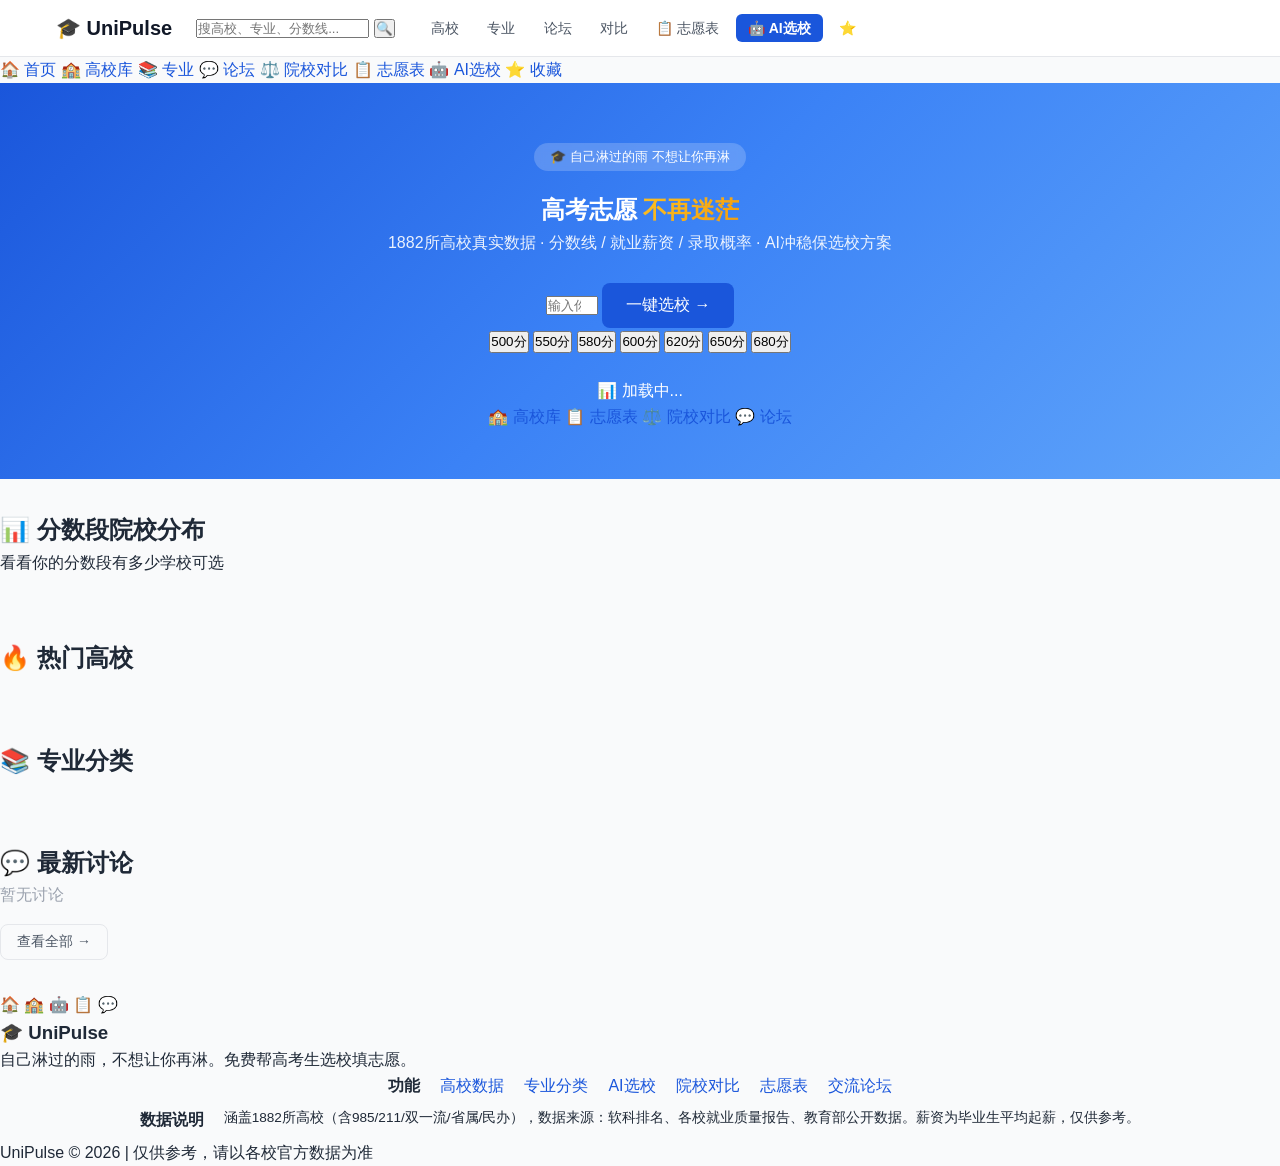
==== commit db6fca63: "revert frontend to v3 stable version" ====
--- a/static/index.html
+++ b/static/index.html
@@ -1,228 +1,558 @@
-<!DOCTYPE html>
-<html lang="zh-CN">
-<head>
-  <meta charset="UTF-8">
-  <meta name="viewport" content="width=device-width, initial-scale=1.0">
-  <title>UniPulse · 高考志愿智能助手</title>
-  <meta name="description" content="覆盖1457所中国高校，真实省分数线，AI智能选校，志愿表管理">
-  <link rel="icon" href="data:image/svg+xml,<svg xmlns='http://www.w3.org/2000/svg' viewBox='0 0 100 100'><text y='.9em' font-size='90'>🎓</text></svg>">
-  <link rel="stylesheet" href="/static/css/style.css?v=4.0.0">
-</head>
-<body>
-  <!-- 顶部导航 -->
-  <nav class="topnav">
-    <div class="container nav-inner">
-      <a href="#" data-page="home" class="nav-brand">🎓 UniPulse</a>
-      <div class="nav-links" id="navLinks">
-        <a href="#" data-page="universities">高校库</a>
-        <a href="#" data-page="programs">专业</a>
-        <a href="#" data-page="forum">讨论区</a>
-        <a href="#" data-page="compare">对比</a>
-        <a href="#" data-page="ai-report">AI选校</a>
-      </div>
-      <div class="nav-actions">
-        <input type="text" id="globalSearch" class="nav-search" placeholder="搜索高校/专业 (按/聚焦)">
-        <a href="#" data-page="wish-table" class="btn btn-sm btn-ghost" style="position:relative">
-          📋 志愿表 <span id="wishBadge" class="wish-badge" style="display:none">0</span>
-        </a>
-        <a href="#" data-page="favorites" class="btn btn-sm btn-ghost">⭐ 收藏</a>
-      </div>
-      <button class="btn btn-ghost mobile-toggle" id="mobileToggle">☰</button>
-    </div>
-  </nav>
-
-  <main class="main-content">
-    <!-- ═══ 首页 ═══ -->
-    <div id="page-home" class="page">
-      <!-- Hero -->
-      <div class="hero">
-        <div class="container">
-          <div class="hero-search-wrap">
-            <h1 class="hero-title">输入分数，智能选校</h1>
-            <p class="hero-sub">覆盖 1457 所高校 · 真实省分数线 · AI志愿推荐</p>
-            <div class="hero-search">
-              <input type="number" id="heroSearch" class="hero-input" placeholder="输入你的高考分数" min="300" max="750">
-              <button id="heroSearchBtn" class="btn btn-primary hero-btn">搜索</button>
-            </div>
-            <div class="quick-tags">
-              <button class="quick-tag" data-score="650">650+</button>
-              <button class="quick-tag" data-score="600">600+</button>
-              <button class="quick-tag" data-score="550">550+</button>
-              <button class="quick-tag" data-score="500">500+</button>
-              <button class="quick-tag" data-score="450">450+</button>
-            </div>
-            <div id="heroStats" class="hero-stats"></div>
-          </div>
-        </div>
-      </div>
-
-      <!-- 热门高校 -->
-      <section class="container section">
-        <div class="section-header">
-          <h2 class="section-title">🔥 热门高校</h2>
-          <a href="#" data-page="universities" class="section-more">查看全部 →</a>
-        </div>
-        <div id="hotUnis" class="uni-grid"></div>
-      </section>
-
-      <!-- 分数段分布 -->
-      <section class="container section">
-        <div class="section-header">
-          <h2 class="section-title">📊 分数段分布</h2>
-        </div>
-        <div id="scoreDistChart"></div>
-      </section>
-
-      <!-- 热门专业 -->
-      <section class="container section">
-        <div class="section-header">
-          <h2 class="section-title">📚 热门专业</h2>
-          <a href="#" data-page="programs" class="section-more">查看全部 →</a>
-        </div>
-        <div id="programGrid" class="program-grid"></div>
-      </section>
-
-      <!-- 讨论区预览 -->
-      <section class="container section">
-        <div class="section-header">
-          <h2 class="section-title">💬 讨论区</h2>
-          <a href="#" data-page="forum" class="section-more">更多 →</a>
-        </div>
-        <div id="forumPreview"></div>
-      </section>
-    </div>
-
-    <!-- ═══ 高校库 ═══ -->
-    <div id="page-universities" class="page hidden">
-      <div class="container">
-        <div class="page-header">
-          <h1>高校库 <span id="uniCount" class="text-gray">共 0 所</span></h1>
-        </div>
-        <!-- 分数滑块 -->
-        <div class="filter-bar" style="margin-bottom:16px">
-          <label>你的分数：<span id="scoreDisplay">550</span></label>
-          <input type="range" id="scoreSlider" min="300" max="750" value="550" style="width:200px">
-          <button id="scoreFilterBtn" class="btn btn-sm btn-primary">应用</button>
-        </div>
-        <!-- 筛选栏 -->
-        <div class="filter-bar">
-          <input type="text" id="uniSearch" class="filter-input" placeholder="搜索高校名/省份">
-          <select id="filterRegion" class="filter-select"><option value="">全部地区</option><option>华北</option><option>华东</option><option>华中</option><option>华南</option><option>西南</option><option>西北</option><option>东北</option></select>
-          <select id="filterLevel" class="filter-select"><option value="">全部层次</option><option value="985">985</option><option value="211">211</option><option value="双一流">双一流</option></select>
-          <select id="filterType" class="filter-select"><option value="">全部类型</option><option>综合</option><option>理工</option><option>师范</option><option>医药</option><option>财经</option><option>政法</option><option>语言</option><option>农林</option><option>艺术</option><option>军事</option></select>
-          <select id="filterChance" class="filter-select"><option value="">冲稳保</option><option value="冲">冲一冲</option><option value="稳">稳一稳</option><option value="保">保一保</option></select>
-          <select id="sortUni" class="filter-select"><option value="rank-asc">排名↑</option><option value="score-desc">分数线↓</option><option value="salary-desc">薪资↓</option><option value="employment-desc">就业率↓</option></select>
-          <button id="clearFilters" class="btn btn-sm btn-ghost">清除</button>
-        </div>
-        <div id="uniResultsInfo" style="margin:8px 0;font-size:14px;color:var(--gray-400)"></div>
-        <div id="uniGrid" class="uni-grid"></div>
-      </div>
-    </div>
-
-    <!-- ═══ 高校详情 ═══ -->
-    <div id="page-uni-detail" class="page hidden">
-      <div class="container" id="uniDetailContent">
-        <div class="loading-skeleton"></div>
-      </div>
-    </div>
-
-    <!-- ═══ 专业 ═══ -->
-    <div id="page-programs" class="page hidden">
-      <div class="container">
-        <div class="page-header"><h1>专业大全</h1></div>
-        <div id="programGridFull" class="program-grid"></div>
-      </div>
-    </div>
-
-    <!-- ═══ 专业详情 ═══ -->
-    <div id="page-program-detail" class="page hidden">
-      <div class="container" id="programDetailContent"></div>
-    </div>
-
-    <!-- ═══ 讨论区 ═══ -->
-    <div id="page-forum" class="page hidden">
-      <div class="container">
-        <div class="page-header" style="display:flex;justify-content:space-between;align-items:center">
-          <h1>讨论区</h1>
-          <button id="newPostBtn" class="btn btn-primary">✏️ 发帖</button>
-        </div>
-        <div id="forumList"></div>
-      </div>
-    </div>
-
-    <!-- ═══ 帖子详情 ═══ -->
-    <div id="page-post-detail" class="page hidden">
-      <div class="container" id="postDetailContent"></div>
-    </div>
-
-    <!-- ═══ 对比 ═══ -->
-    <div id="page-compare" class="page hidden">
-      <div class="container">
-        <div class="page-header"><h1>院校对比</h1></div>
-        <div id="compareContent"></div>
-      </div>
-    </div>
-
-    <!-- ═══ 志愿表 ═══ -->
-    <div id="page-wish-table" class="page hidden">
-      <div class="container" id="wishTableContent"></div>
-    </div>
-
-    <!-- ═══ AI选校 ═══ -->
-    <div id="page-ai-report" class="page hidden">
-      <div class="container">
-        <div class="page-header"><h1>🤖 AI 智能选校</h1></div>
-        <div class="ai-form">
-          <div class="form-row">
-            <label class="form-label">高考分数</label>
-            <input type="number" id="aiScore" class="form-input" placeholder="300-750" min="300" max="750">
-          </div>
-          <div class="form-row">
-            <label class="form-label">省份</label>
-            <select id="aiProvince" class="form-select"><option value="">选择省份</option></select>
-          </div>
-          <div class="form-row">
-            <label class="form-label">科类</label>
-            <select id="aiType" class="form-select"><option value="理科">理科</option><option value="文科">文科</option><option value="综合">综合改革</option></select>
-          </div>
-          <div class="form-row">
-            <label class="form-label">意向专业</label>
-            <input type="text" id="aiMajor" class="form-input" placeholder="如：计算机科学与技术">
-          </div>
-          <button id="aiGenerate" class="btn btn-primary" style="width:100%;margin-top:16px">生成选校报告</button>
-        </div>
-        <div id="aiReportContent" style="margin-top:20px"></div>
-      </div>
-    </div>
-
-    <!-- ═══ 收藏 ═══ -->
-    <div id="page-favorites" class="page hidden">
-      <div class="container" id="favoritesContent"></div>
-    </div>
-  </main>
-
-  <!-- 发帖弹窗 -->
-  <div id="newPostModal" class="modal hidden">
-    <div class="modal-overlay" data-close-modal></div>
-    <div class="modal-content">
-      <div class="modal-header">
-        <h3>发帖</h3>
-        <button data-close-modal class="btn btn-ghost btn-sm">✕</button>
-      </div>
-      <div class="form-row"><input type="text" id="postTitle" class="form-input" placeholder="标题"></div>
-      <div class="form-row"><textarea id="postContent" class="form-input" rows="5" placeholder="内容"></textarea></div>
-      <div class="form-row"><input type="text" id="postTags" class="form-input" placeholder="标签（逗号分隔）"></div>
-      <button id="submitPost" class="btn btn-primary" style="width:100%">发布</button>
-    </div>
-  </div>
-
-  <!-- 页脚 -->
-  <footer class="footer">
-    <div class="container">
-      <p>UniPulse v4.0 · 高考志愿智能助手 · 数据来源：gaokao.cn</p>
-    </div>
-  </footer>
-
-  <script src="/static/js/app.js?v=4.0.0"></script>
-</body>
-</html>
+﻿<!DOCTYPE html>
+<html lang="zh-CN">
+<head>
+<meta charset="UTF-8">
+<meta name="viewport" content="width=device-width, initial-scale=1.0">
+<title>UniPulse — 高考志愿填报神器 | AI选校·分数线·就业数据</title>
+<meta name="description" content="高考志愿填报神器：1882所高校真实数据，分数线/就业薪资/专业对比，AI智能选校报告，冲稳保一键生成">
+<meta property="og:title" content="UniPulse — 高考志愿填报神器">
+<meta property="og:description" content="自己淋过的雨，不想让你再淋。1882所高校真实数据+AI选校，免费帮高考生填志愿">
+<meta property="og:image" content="https://unipulse-v3.onrender.com/static/favicon.svg">
+<meta name="theme-color" content="#0a0e27">
+<link rel="icon" href="/static/favicon.svg" type="image/svg+xml">
+<link rel="stylesheet" href="/static/css/style.css">
+</head>
+<!-- 前端增强版本 -->
+<body>
+<div id="app">
+  <!-- 顶部导航 -->
+  <nav class="topnav">
+    <div class="nav-inner">
+      <a href="#" class="nav-logo" data-page="home">🎓 UniPulse</a>
+      <div class="nav-search">
+        <input type="text" id="searchInput" placeholder="搜高校、专业、分数线..." autocomplete="off">
+        <button id="searchBtn">🔍</button>
+      </div>
+      <div class="nav-links">
+        <a href="#" data-page="universities" class="nav-link">高校</a>
+        <a href="#" data-page="programs" class="nav-link">专业</a>
+        <a href="#" data-page="forum" class="nav-link">论坛</a>
+        <a href="#" data-page="compare" class="nav-link">对比</a>
+        <a href="#" data-page="wish-table" class="nav-link nav-wish" id="navWish">📋 志愿表</a>
+        <a href="#" data-page="ai-report" class="nav-link nav-cta">🤖 AI选校</a>
+        <a href="#" data-page="favorites" class="nav-link" id="navFav">⭐</a>
+      </div>
+      <button class="nav-mobile-toggle" id="mobileToggle">☰</button>
+    </div>
+  </nav>
+
+  <!-- 移动端菜单 -->
+  <div class="mobile-menu" id="mobileMenu">
+    <a href="#" data-page="home">🏠 首页</a>
+    <a href="#" data-page="universities">🏫 高校库</a>
+    <a href="#" data-page="programs">📚 专业</a>
+    <a href="#" data-page="forum">💬 论坛</a>
+    <a href="#" data-page="compare">⚖️ 院校对比</a>
+    <a href="#" data-page="wish-table">📋 志愿表</a>
+    <a href="#" data-page="ai-report">🤖 AI选校</a>
+    <a href="#" data-page="favorites">⭐ 收藏</a>
+  </div>
+
+  <!-- ===== 首页 ===== -->
+  <section class="page" id="page-home">
+    <div class="hero">
+      <canvas id="heroCanvas" style="position:absolute;inset:0;width:100%;height:100%;pointer-events:none;z-index:0"></canvas>
+      <div class="hero-bg"></div>
+      <div class="hero-content">
+        <div class="hero-badge">🎓 自己淋过的雨 不想让你再淋</div>
+        <h1>高考志愿 <span class="gradient-text">不再迷茫</span></h1>
+        <p class="hero-sub">1882所高校真实数据 · 分数线 / 就业薪资 / 录取概率 · AI冲稳保选校方案</p>
+        <!-- 快速分数输入 -->
+        <div class="hero-score-input">
+          <div class="score-input-group">
+            <input type="number" id="heroScore" class="score-input" placeholder="输入你的高考分数" min="300" max="750">
+            <button class="btn btn-primary btn-lg" id="heroScoreBtn">一键选校 →</button>
+          </div>
+          <div class="score-quick-btns">
+            <button class="quick-score" data-score="500">500分</button>
+            <button class="quick-score" data-score="550">550分</button>
+            <button class="quick-score" data-score="580">580分</button>
+            <button class="quick-score" data-score="600">600分</button>
+            <button class="quick-score" data-score="620">620分</button>
+            <button class="quick-score" data-score="650">650分</button>
+            <button class="quick-score" data-score="680">680分</button>
+          </div>
+        </div>
+        <div class="hero-stats" id="heroStats">
+          <div class="stat-pill">📊 加载中...</div>
+        </div>
+        <div class="hero-quick-links">
+          <a href="#" class="hero-qlink" data-page="universities">🏫 高校库</a>
+          <a href="#" class="hero-qlink" data-page="wish-table">📋 志愿表</a>
+          <a href="#" class="hero-qlink" data-page="compare">⚖️ 院校对比</a>
+          <a href="#" class="hero-qlink" data-page="forum">💬 论坛</a>
+        </div>
+      </div>
+    </div>
+
+    <!-- 分数段分布图 -->
+    <div class="section">
+      <h2 class="section-title">📊 分数段院校分布</h2>
+      <p class="section-desc">看看你的分数段有多少学校可选</p>
+      <div class="score-dist-chart" id="scoreDistChart"></div>
+    </div>
+
+    <div class="section">
+      <h2 class="section-title">🔥 热门高校</h2>
+      <div class="uni-grid" id="hotUnis"></div>
+    </div>
+
+    <div class="section">
+      <h2 class="section-title">📚 专业分类</h2>
+      <div class="program-grid" id="programGrid"></div>
+    </div>
+
+    <div class="section">
+      <h2 class="section-title">💬 最新讨论</h2>
+      <div class="forum-preview" id="forumPreview"></div>
+      <div class="text-center" style="margin-top:1rem">
+        <button class="btn btn-ghost" data-page="forum">查看全部 →</button>
+      </div>
+    </div>
+  </section>
+
+  <!-- ===== 高校列表 ===== -->
+  <section class="page hidden" id="page-universities">
+    <div class="section">
+      <div class="page-header">
+        <h1>🏫 高校库</h1>
+        <p>1882所中国高校，按分数线、就业率、薪资全面对比</p>
+      </div>
+      <!-- 分数筛选条 -->
+      <div class="score-filter-bar">
+        <span class="filter-label">你的分数</span>
+        <input type="range" id="scoreSlider" min="300" max="750" value="600" step="5" class="score-slider">
+        <span class="score-display" id="scoreDisplay">600分</span>
+        <button class="btn btn-sm btn-primary" id="scoreFilterBtn">按分选校</button>
+      </div>
+      <div class="filters-bar">
+        <input type="text" class="filter-input" id="uniSearch" placeholder="搜索高校名称/所在地...">
+        <select id="filterRegion" class="filter-select">
+          <option value="">全部地区</option>
+          <option value="华北">华北</option>
+          <option value="华东">华东</option>
+          <option value="华中">华中</option>
+          <option value="华南">华南</option>
+          <option value="西南">西南</option>
+          <option value="西北">西北</option>
+          <option value="东北">东北</option>
+        </select>
+        <select id="filterLevel" class="filter-select">
+          <option value="">全部层次</option>
+          <option value="985">985</option>
+          <option value="211">211</option>
+          <option value="双一流">双一流</option>
+        </select>
+        <select id="filterType" class="filter-select">
+          <option value="">全部类型</option>
+          <option value="综合">综合</option>
+          <option value="理工">理工</option>
+          <option value="师范">师范</option>
+          <option value="农林">农林</option>
+          <option value="医药">医药</option>
+          <option value="财经">财经</option>
+          <option value="政法">政法</option>
+          <option value="语言">语言</option>
+          <option value="艺术">艺术</option>
+        </select>
+        <select id="sortUni" class="filter-select">
+          <option value="rank-asc">排名↑</option>
+          <option value="score-desc">分数线↓</option>
+          <option value="salary-desc">薪资↓</option>
+          <option value="employment-desc">就业率↓</option>
+          <option value="stars-desc">评分↓</option>
+        </select>
+        <select id="filterChance" class="filter-select" style="min-width:90px">
+          <option value="">全部概率</option>
+          <option value="冲">🎯 冲一冲</option>
+          <option value="稳">✅ 稳一稳</option>
+          <option value="保">🛡️ 保一保</option>
+        </select>
+        <button class="btn btn-sm btn-ghost" id="clearFilters">重置</button>
+      </div>
+      <div class="results-info" id="uniResultsInfo"></div>
+      <div class="uni-grid" id="uniGrid"></div>
+      <div class="pagination" id="uniPagination"></div>
+    </div>
+  </section>
+
+  <!-- ===== 高校详情 ===== -->
+  <section class="page hidden" id="page-uni-detail">
+    <div class="section" id="uniDetailContent">
+      <div class="loading-spinner"><div class="spinner"></div><p>加载中...</p></div>
+    </div>
+  </section>
+
+  <!-- ===== 专业列表 ===== -->
+  <section class="page hidden" id="page-programs">
+    <div class="section">
+      <div class="page-header">
+        <h1>📚 专业分类</h1>
+        <p>22个专业大类，看各类专业在哪些高校最强</p>
+      </div>
+      <div class="program-grid" id="programGridFull"></div>
+    </div>
+  </section>
+
+  <!-- ===== 专业详情 ===== -->
+  <section class="page hidden" id="page-program-detail">
+    <div class="section" id="programDetailContent">
+      <div class="loading-spinner"><div class="spinner"></div><p>加载中...</p></div>
+    </div>
+  </section>
+
+  <!-- ===== 院校对比 ===== -->
+  <section class="page hidden" id="page-compare">
+    <div class="section" style="max-width:1100px;margin:2rem auto">
+      <div class="page-header">
+        <h1>⚖️ 院校对比</h1>
+        <p>最多同时对比5所高校的核心指标</p>
+      </div>
+      <!-- 搜索下拉选择器 -->
+      <div class="compare-search-wrapper" style="max-width:400px;margin:0 auto 1rem;position:relative">
+        <input type="text" id="compareSearchInput" class="form-input" placeholder="🔍 输入高校名称搜索添加..." autocomplete="off">
+        <div id="compareSearchDropdown" class="compare-search-dropdown hidden"></div>
+      </div>
+      <div class="compare-picker">
+        <div class="compare-slots" id="compareSlots"></div>
+        <button class="btn btn-primary btn-lg" id="compareGoBtn" disabled>开始对比</button>
+      </div>
+      <!-- 雷达图容器 -->
+      <div id="compareRadar" class="hidden" style="text-align:center;margin-top:1.5rem">
+        <h3 style="margin-bottom:0.8rem">📊 六维对比雷达图</h3>
+        <canvas id="radarCanvas"></canvas>
+      </div>
+      <div id="compareResult" class="hidden"></div>
+    </div>
+  </section>
+
+  <!-- ===== 论坛 ===== -->
+  <section class="page hidden" id="page-forum">
+    <div class="section">
+      <div class="page-header">
+        <h1>💬 选校论坛</h1>
+        <p>考生和家长交流高考志愿、专业选择、就业前景</p>
+      </div>
+      <div class="forum-layout">
+        <div class="forum-main">
+          <div class="forum-search-bar">
+            <input type="text" id="forumSearch" class="form-input" placeholder="🔍 搜索帖子标题或内容..." autocomplete="off">
+          </div>
+          <div class="forum-toolbar">
+            <div class="forum-category-tabs">
+              <button class="forum-cat-tab active" data-category="">📋 全部</button>
+              <button class="forum-cat-tab" data-category="选校咨询">🎓 志愿</button>
+              <button class="forum-cat-tab" data-category="校园生活">🏫 校园</button>
+              <button class="forum-cat-tab" data-category="专业讨论">📰 政策</button>
+              <button class="forum-cat-tab" data-category="备考经验">💡 技巧</button>
+              <button class="forum-cat-tab" data-category="录取经验">🔍 情报</button>
+            </div>
+            <div class="forum-toolbar-right">
+              <select id="forumSort" class="filter-select">
+                <option value="recent">最新</option>
+                <option value="hot">最热</option>
+                <option value="liked">最多赞</option>
+              </select>
+              <button class="btn btn-primary btn-sm" id="newPostBtn">✏️ 发帖</button>
+            </div>
+          </div>
+          <div id="forumPosts"></div>
+          <div class="pagination" id="forumPagination"></div>
+        </div>
+        <div class="forum-sidebar">
+          <h3>热门标签</h3>
+          <div class="tag-cloud" id="tagCloud"></div>
+          <h3 style="margin-top:1.5rem">发帖指南</h3>
+          <ul class="tips-list">
+            <li>提问前先搜索是否有类似问题</li>
+            <li>说明你的分数、省份、选科</li>
+            <li>专业问题请说明具体方向</li>
+            <li>文明交流，互帮互助</li>
+          </ul>
+        </div>
+      </div>
+    </div>
+  </section>
+
+  <!-- ===== 帖子详情 ===== -->
+  <section class="page hidden" id="page-post-detail">
+    <div class="section" id="postDetailContent">
+      <div class="loading-spinner"><div class="spinner"></div><p>加载中...</p></div>
+    </div>
+  </section>
+
+  <!-- ===== 新帖 ===== -->
+  <section class="page hidden" id="page-new-post">
+    <div class="section" style="max-width:700px;margin:2rem auto">
+      <h1>✏️ 发布新帖</h1>
+      <form id="newPostForm" class="form-card">
+        <div class="form-group">
+          <label>标题</label>
+          <input type="text" id="postTitle" class="form-input" placeholder="简明扼要的标题" required maxlength="100">
+          <div class="char-count"><span id="titleCharCount">0</span>/100</div>
+        </div>
+        <div class="form-group">
+          <label>分类</label>
+          <select id="postCategory" class="form-input">
+            <option value="选校咨询">🎓 选校咨询</option>
+            <option value="专业讨论">📰 专业讨论</option>
+            <option value="录取经验">🔍 录取经验</option>
+            <option value="校园生活">🏫 校园生活</option>
+            <option value="备考经验">💡 备考经验</option>
+            <option value="专业对比">📊 专业对比</option>
+            <option value="就业前景">💼 就业前景</option>
+            <option value="考研交流">📖 考研交流</option>
+          </select>
+        </div>
+        <div class="form-group">
+          <label>内容</label>
+          <div class="post-editor-bar">
+            <button type="button" class="editor-tab active" data-tab="write" id="tabWrite">编写</button>
+            <button type="button" class="editor-tab" data-tab="preview" id="tabPreview">预览</button>
+          </div>
+          <div id="editorWrite">
+            <textarea id="postContent" class="form-input form-textarea" placeholder="详细描述你的问题或分享..." required></textarea>
+          </div>
+          <div id="editorPreview" class="post-preview hidden"></div>
+          <div class="char-count"><span id="contentCharCount">0</span>/5000</div>
+        </div>
+        <div class="form-group">
+          <label>标签（点击选择或逗号分隔）</label>
+          <div class="tag-select-cloud" id="tagSelectCloud"></div>
+          <input type="text" id="postTags" class="form-input" placeholder="自定义标签，逗号分隔" style="margin-top:0.5rem">
+        </div>
+        <div class="form-group">
+          <label>昵称</label>
+          <input type="text" id="postAuthor" class="form-input" placeholder="匿名用户" value="匿名用户">
+        </div>
+        <div class="form-actions">
+          <button type="submit" class="btn btn-primary">发布</button>
+          <button type="button" class="btn btn-ghost" data-page="forum">取消</button>
+        </div>
+      </form>
+    </div>
+  </section>
+
+  <!-- ===== AI选校报告 ===== -->
+  <section class="page hidden" id="page-ai-report">
+    <div class="section" style="max-width:800px;margin:2rem auto">
+      <div class="page-header">
+        <h1>🤖 AI 智能选校</h1>
+        <p>输入高考分数，AI为你生成冲·稳·保选校方案</p>
+      </div>
+      <form id="aiReportForm" class="form-card">
+        <div class="form-row">
+          <div class="form-group flex-1">
+            <label>高考分数（总分750）</label>
+            <input type="number" id="aiScore" class="form-input" placeholder="例：650" min="300" max="750" required>
+          </div>
+          <div class="form-group flex-1">
+            <label>所在省份</label>
+            <select id="aiProvince" class="form-input">
+              <option value="全国">全国</option>
+              <option value="北京">北京</option><option value="天津">天津</option><option value="上海">上海</option><option value="重庆">重庆</option>
+              <option value="河北">河北</option><option value="山西">山西</option><option value="辽宁">辽宁</option><option value="吉林">吉林</option><option value="黑龙江">黑龙江</option>
+              <option value="江苏">江苏</option><option value="浙江">浙江</option><option value="安徽">安徽</option><option value="福建">福建</option><option value="江西">江西</option><option value="山东">山东</option>
+              <option value="河南">河南</option><option value="湖北">湖北</option><option value="湖南">湖南</option><option value="广东">广东</option><option value="广西">广西</option><option value="海南">海南</option>
+              <option value="四川">四川</option><option value="贵州">贵州</option><option value="云南">云南</option><option value="西藏">西藏</option>
+              <option value="陕西">陕西</option><option value="甘肃">甘肃</option><option value="青海">青海</option><option value="宁夏">宁夏</option><option value="新疆">新疆</option>
+              <option value="内蒙古">内蒙古</option>
+            </select>
+          </div>
+        </div>
+        <div class="form-group">
+          <label>兴趣专业方向（可选，逗号分隔）</label>
+          <input type="text" id="aiInterests" class="form-input" placeholder="例：计算机,电子信息,自动化">
+        </div>
+        <div class="form-group">
+          <label>选科组合</label>
+          <select id="aiSubjects" class="form-input">
+            <option value="">不选择</option>
+            <option value="物化生">物化生</option>
+            <option value="物化政">物化政</option>
+            <option value="物化地">物化地</option>
+            <option value="物生政">物生政</option>
+            <option value="物生地">物生地</option>
+            <option value="物政地">物政地</option>
+            <option value="史政地">史政地</option>
+            <option value="史政生">史政生</option>
+            <option value="史化生">史化生</option>
+            <option value="史化地">史化地</option>
+            <option value="史生地">史生地</option>
+          </select>
+        </div>
+        <div class="form-group">
+          <label>偏好</label>
+          <select id="aiPreference" class="form-input">
+            <option value="综合">综合平衡</option>
+            <option value="就业">优先就业</option>
+            <option value="深造">优先深造</option>
+            <option value="城市">优先城市</option>
+          </select>
+        </div>
+        <button type="submit" class="btn btn-primary btn-lg" style="width:100%">生成选校报告 🚀</button>
+      </form>
+      <div id="aiReportResult" class="hidden" style="margin-top:2rem"></div>
+    </div>
+  </section>
+
+  <!-- ===== 志愿表 ===== -->
+  <section class="page hidden" id="page-wish-table">
+    <div class="section" style="max-width:1000px;margin:2rem auto">
+      <div class="page-header">
+        <h1>📋 我的志愿表</h1>
+        <p>像夸克高考一样管理你的冲稳保志愿，最多30个志愿</p>
+      </div>
+      <!-- 操作栏 -->
+      <div class="wish-toolbar">
+        <div class="wish-mode-switch">
+          <button class="wish-mode-btn active" data-mode="group" onclick="switchWishMode('group')">分组视图</button>
+          <button class="wish-mode-btn" data-mode="list" onclick="switchWishMode('list')">列表视图</button>
+        </div>
+        <div class="wish-actions">
+          <button class="btn btn-sm btn-ghost" onclick="exportWishTable('csv')">📥 导出CSV</button>
+          <button class="btn btn-sm btn-ghost" onclick="exportWishTable('json')">📥 导出JSON</button>
+          <button class="btn btn-sm btn-ghost" style="color:var(--red)" onclick="clearWishTable()">🗑️ 清空</button>
+        </div>
+      </div>
+      <!-- 统计 -->
+      <div class="wish-stats" id="wishStats">
+        <div class="wish-stat-chong">🎯 冲 <strong id="wishChongCount">0</strong></div>
+        <div class="wish-stat-wen">✅ 稳 <strong id="wishWenCount">0</strong></div>
+        <div class="wish-stat-bao">🛡️ 保 <strong id="wishBaoCount">0</strong></div>
+        <div class="wish-stat-total">合计 <strong id="wishTotalCount">0</strong>/30</div>
+      </div>
+      <!-- 分组视图 -->
+      <div id="wishGroupView">
+        <div class="wish-group" id="wishGroupChong">
+          <div class="wish-group-header wish-chong-header">
+            <h3>🎯 冲一冲 <span class="wish-group-desc">分数略高于你的院校</span></h3>
+          </div>
+          <div class="wish-group-items" id="wishItemsChong"></div>
+        </div>
+        <div class="wish-group" id="wishGroupWen">
+          <div class="wish-group-header wish-wen-header">
+            <h3>✅ 稳一稳 <span class="wish-group-desc">分数与你相当</span></h3>
+          </div>
+          <div class="wish-group-items" id="wishItemsWen"></div>
+        </div>
+        <div class="wish-group" id="wishGroupBao">
+          <div class="wish-group-header wish-bao-header">
+            <h3>🛡️ 保一保 <span class="wish-group-desc">分数低于你的院校</span></h3>
+          </div>
+          <div class="wish-group-items" id="wishItemsBao"></div>
+        </div>
+      </div>
+      <!-- 列表视图 -->
+      <div id="wishListView" class="hidden">
+        <div class="wish-list-table" id="wishListTable"></div>
+      </div>
+      <!-- 空状态 -->
+      <div class="empty-state hidden" id="wishEmpty">
+        <div class="empty-icon">📋</div>
+        <h3>志愿表还是空的</h3>
+        <p>输入高考分数后，在高校列表或AI选校中添加志愿</p>
+        <div style="margin-top:1rem;display:flex;gap:0.8rem;justify-content:center">
+          <button class="btn btn-primary" onclick="navigate('universities')">浏览高校</button>
+          <button class="btn btn-ghost" onclick="navigate('ai-report')">AI选校</button>
+        </div>
+      </div>
+      <!-- 提示 -->
+      <div class="wish-tips" id="wishTips">
+        <h4>💡 填报建议</h4>
+        <ul>
+          <li>冲稳保比例建议 <strong>3:5:2</strong> 或 <strong>4:4:2</strong></li>
+          <li>每个志愿注意专业组选科要求是否匹配</li>
+          <li>冲的志愿放在前面，保的志愿不能少</li>
+          <li>建议至少3个保底志愿，避免滑档</li>
+          <li>关注院校招生计划数变化</li>
+        </ul>
+      </div>
+    </div>
+  </section>
+
+  <!-- ===== 收藏 ===== -->
+  <section class="page hidden" id="page-favorites">
+    <div class="section">
+      <div class="page-header">
+        <h1>⭐ 我的收藏</h1>
+        <p>收藏的高校会显示在这里，可一键对比</p>
+      </div>
+      <div class="uni-grid" id="favGrid">
+        <div class="empty-state" id="favEmpty">
+          <div class="empty-icon">⭐</div>
+          <h3>暂无收藏</h3>
+          <p>浏览高校时点击⭐收藏</p>
+          <button class="btn btn-primary" data-page="universities">去浏览</button>
+        </div>
+      </div>
+    </div>
+  </section>
+
+  <!-- ===== 搜索结果 ===== -->
+  <section class="page hidden" id="page-search">
+    <div class="section">
+      <div class="page-header">
+        <h1>🔍 搜索结果</h1>
+        <p id="searchQueryDisplay"></p>
+      </div>
+      <div id="searchResults"></div>
+    </div>
+  </section>
+
+  <!-- Toast -->
+  <!-- 专业优先浏览 -->
+  <div id="page-major-browse" class="page hidden">
+    <div class="container" style="padding:2rem 1rem">
+      <div style="display:flex;align-items:center;justify-content:space-between;margin-bottom:1.5rem">
+        <h1 style="font-size:1.5rem;font-weight:800">📚 按专业选院校</h1>
+        <div class="mode-switch-group">
+          <button class="mode-switch-btn" data-mode="university" onclick="switchBrowseMode('university')">🎯 院校优先</button>
+          <button class="mode-switch-btn active" data-mode="major" onclick="switchBrowseMode('major')">📚 专业优先</button>
+        </div>
+      </div>
+      <div id="majorBrowseGrid" class="uni-grid"></div>
+    </div>
+  </div>
+
+  <div class="toast-container" id="toastContainer"></div>
+
+  <!-- 移动端底部导航 -->
+  <nav class="mobile-bottom-nav" id="mobileBottomNav">
+    <a href="#" class="mob-nav-item active" data-page="home">🏠</a>
+    <a href="#" class="mob-nav-item" data-page="universities">🏫</a>
+    <a href="#" class="mob-nav-item" data-page="ai-report">🤖</a>
+    <a href="#" class="mob-nav-item" data-page="wish-table">📋</a>
+    <a href="#" class="mob-nav-item" data-page="forum">💬</a>
+  </nav>
+
+  <!-- 页脚 -->
+  <footer class="site-footer">
+    <div class="footer-inner">
+      <div class="footer-brand">
+        <h3>🎓 UniPulse</h3>
+        <p>自己淋过的雨，不想让你再淋。免费帮高考生选校填志愿。</p>
+      </div>
+      <div class="footer-links">
+        <h4>功能</h4>
+        <a href="#" data-page="universities">高校数据</a>
+        <a href="#" data-page="programs">专业分类</a>
+        <a href="#" data-page="ai-report">AI选校</a>
+        <a href="#" data-page="compare">院校对比</a>
+        <a href="#" data-page="wish-table">志愿表</a>
+        <a href="#" data-page="forum">交流论坛</a>
+      </div>
+      <div class="footer-links">
+        <h4>数据说明</h4>
+        <p style="font-size:0.85rem;color:var(--text2)">涵盖1882所高校（含985/211/双一流/省属/民办），数据来源：软科排名、各校就业质量报告、教育部公开数据。薪资为毕业生平均起薪，仅供参考。</p>
+      </div>
+    </div>
+    <div class="footer-bottom">
+      <p>UniPulse &copy; 2026 | 仅供参考，请以各校官方数据为准</p>
+    </div>
+  </footer>
+</div>
+<script src="/static/js/app.js"></script>
+<script src="/static/js/app_new_detail.js"></script>
+</body>
+</html>
--- a/static/css/style.css
+++ b/static/css/style.css
@@ -1,530 +1,240 @@
-/* UniPulse — 高考志愿填报神器 · 暗色主题 */
+/* UniPulse v4.0 — 高考志愿智能助手 · 清爽风格 */
 :root {
-  --bg: #060b1a; --bg2: #0c1225; --bg3: #131b30; --bg4: #1a2340;
-  --surface: #111c35; --surface2: #182547; --surface3: #1e2f55;
-  --border: #1e3055; --border2: #2a4070;
-  --text: #eaf0ff; --text2: #8ba0c8; --text3: #5a75a0;
-  --accent: #4f8fff; --accent2: #7db4ff; --accent3: #a5ccff;
-  --accent-glow: rgba(79,143,255,0.25);
-  --green: #00d68f; --yellow: #ffb800; --red: #ff4757; --purple: #b18cff; --pink: #ff7eb3;
-  --cyan: #00d4ff; --orange: #ff9f43;
-  --chong: #ff4757; --wen: #00d68f; --bao: #4f8fff;
-  --radius: 14px; --radius-sm: 10px; --radius-lg: 20px;
-  --shadow: 0 8px 32px rgba(0,0,0,0.5); --shadow-sm: 0 2px 12px rgba(0,0,0,0.3);
-  --transition: 0.25s cubic-bezier(.4,0,.2,1);
-  --font: 'Segoe UI', system-ui, -apple-system, sans-serif;
+  --primary: #1a56db;
+  --primary-light: #e8f0fe;
+  --primary-dark: #1444a6;
+  --red: #dc2626;
+  --red-light: #fef2f2;
+  --green: #16a34a;
+  --green-light: #f0fdf4;
+  --blue: #2563eb;
+  --blue-light: #eff6ff;
+  --orange: #ea580c;
+  --orange-light: #fff7ed;
+  --yellow: #ca8a04;
+  --gray-50: #f9fafb;
+  --gray-100: #f3f4f6;
+  --gray-200: #e5e7eb;
+  --gray-300: #d1d5db;
+  --gray-400: #9ca3af;
+  --gray-500: #6b7280;
+  --gray-600: #4b5563;
+  --gray-700: #374151;
+  --gray-800: #1f2937;
+  --gray-900: #111827;
+  --radius: 8px;
+  --radius-lg: 12px;
+  --shadow-sm: 0 1px 2px rgba(0,0,0,.05);
+  --shadow: 0 1px 3px rgba(0,0,0,.1), 0 1px 2px rgba(0,0,0,.06);
+  --shadow-md: 0 4px 6px rgba(0,0,0,.07), 0 2px 4px rgba(0,0,0,.06);
+  --shadow-lg: 0 10px 15px rgba(0,0,0,.1), 0 4px 6px rgba(0,0,0,.05);
+  --font: -apple-system, BlinkMacSystemFont, "Segoe UI", "PingFang SC", "Hiragino Sans GB", "Microsoft YaHei", sans-serif;
 }
-*{margin:0;padding:0;box-sizing:border-box}
-html{scroll-behavior:smooth}
-body{background:var(--bg);color:var(--text);font-family:var(--font);line-height:1.6;min-height:100vh;overflow-x:hidden}
-::selection{background:var(--accent);color:#fff}
-::-webkit-scrollbar{width:6px}
-::-webkit-scrollbar-track{background:var(--bg2)}
-::-webkit-scrollbar-thumb{background:var(--border2);border-radius:3px}
-::-webkit-scrollbar-thumb:hover{background:var(--accent)}
-a{color:var(--accent2);text-decoration:none;transition:color var(--transition)}
-a:hover{color:var(--accent3)}
-button{cursor:pointer;font-family:var(--font)}
-input,select,textarea{font-family:var(--font)}
-.hidden{display:none!important}
-
-/* ── 导航 ── */
-.topnav{background:rgba(12,18,37,0.88);border-bottom:1px solid var(--border);padding:0 1.5rem;position:sticky;top:0;z-index:100;backdrop-filter:blur(24px) saturate(1.6);-webkit-backdrop-filter:blur(24px) saturate(1.6)}
-.nav-inner{max-width:1200px;margin:0 auto;display:flex;align-items:center;height:56px;gap:1rem}
-.nav-logo{font-size:1.3rem;font-weight:800;color:var(--text);letter-spacing:-0.5px;white-space:nowrap}
-.nav-logo:hover{color:var(--accent2)}
-.nav-search{flex:1;max-width:320px;position:relative}
-.nav-search input{width:100%;padding:8px 40px 8px 14px;border-radius:20px;border:1px solid var(--border);background:var(--bg3);color:var(--text);font-size:0.88rem;outline:none;transition:border var(--transition)}
-.nav-search input:focus{border-color:var(--accent)}
-.nav-search button{position:absolute;right:6px;top:50%;transform:translateY(-50%);background:none;border:none;font-size:1rem}
-.nav-links{display:flex;gap:0.3rem;align-items:center}
-.nav-link{padding:6px 12px;border-radius:8px;font-size:0.88rem;color:var(--text2);transition:all var(--transition);white-space:nowrap}
-.nav-link:hover,.nav-link.active{color:var(--text);background:var(--surface2)}
-.nav-cta{background:linear-gradient(135deg,var(--accent),#7c5cfc)!important;color:#fff!important;font-weight:600}
-.nav-cta:hover{opacity:0.9}
-.nav-mobile-toggle{display:none;background:none;border:none;font-size:1.4rem;color:var(--text)}
-.mobile-menu{display:none;position:fixed;top:56px;left:0;right:0;background:var(--bg2);border-bottom:1px solid var(--border);z-index:99;padding:0.5rem}
-.mobile-menu a{display:block;padding:12px 1.5rem;color:var(--text2);font-size:1rem}
-.mobile-menu a:hover{color:var(--text);background:var(--surface2)}
-@media(max-width:768px){
-  .nav-links,.nav-search{display:none}
-  .nav-mobile-toggle{display:block}
-  .mobile-menu.open{display:block}
+
+* { margin: 0; padding: 0; box-sizing: border-box; }
+body { font-family: var(--font); background: var(--gray-50); color: var(--gray-800); line-height: 1.6; -webkit-font-smoothing: antialiased; }
+a { color: var(--primary); text-decoration: none; }
+a:hover { text-decoration: underline; }
+button { cursor: pointer; font-family: var(--font); }
+input, select, textarea { font-family: var(--font); }
+.hidden { display: none !important; }
+.container { max-width: 1200px; margin: 0 auto; padding: 0 16px; }
+
+/* === 导航 === */
+.topnav { background: #fff; border-bottom: 1px solid var(--gray-200); position: sticky; top: 0; z-index: 100; }
+.nav-inner { max-width: 1200px; margin: 0 auto; padding: 0 16px; display: flex; align-items: center; height: 56px; gap: 24px; }
+.nav-logo { display: flex; align-items: center; gap: 6px; font-size: 20px; font-weight: 700; color: var(--gray-900); text-decoration: none; }
+.nav-logo:hover { text-decoration: none; }
+.logo-icon { font-size: 24px; }
+.logo-text { background: linear-gradient(135deg, var(--primary), var(--blue)); -webkit-background-clip: text; -webkit-text-fill-color: transparent; }
+.nav-center { flex: 1; max-width: 480px; }
+.nav-search-box { position: relative; display: flex; align-items: center; }
+.nav-search-box input { width: 100%; padding: 8px 40px 8px 36px; border: 2px solid var(--gray-200); border-radius: 20px; font-size: 14px; outline: none; transition: border-color .2s; background: var(--gray-50); }
+.nav-search-box input:focus { border-color: var(--primary); background: #fff; }
+.search-icon { position: absolute; left: 10px; color: var(--gray-400); pointer-events: none; }
+.search-shortcut { position: absolute; right: 10px; background: var(--gray-100); border: 1px solid var(--gray-200); border-radius: 4px; padding: 1px 6px; font-size: 11px; color: var(--gray-400); }
+.nav-right { display: flex; align-items: center; gap: 4px; }
+.nav-link { padding: 6px 12px; font-size: 14px; color: var(--gray-600); border-radius: 6px; transition: all .15s; text-decoration: none; white-space: nowrap; }
+.nav-link:hover { background: var(--gray-100); color: var(--gray-900); text-decoration: none; }
+.nav-cta { background: var(--primary); color: #fff !important; font-weight: 600; }
+.nav-cta:hover { background: var(--primary-dark); }
+.nav-wish { position: relative; }
+.wish-badge { position: absolute; top: 0; right: 2px; background: var(--red); color: #fff; font-size: 10px; border-radius: 8px; padding: 0 4px; min-width: 16px; text-align: center; line-height: 16px; }
+.nav-mobile-toggle { display: none; background: none; border: none; font-size: 24px; color: var(--gray-600); }
+
+/* === Hero === */
+.hero { background: linear-gradient(135deg, #1a56db 0%, #3b82f6 50%, #60a5fa 100%); padding: 60px 0 50px; text-align: center; color: #fff; }
+.hero-content { max-width: 640px; margin: 0 auto; padding: 0 16px; }
+.hero-badge { display: inline-block; background: rgba(255,255,255,.2); backdrop-filter: blur(4px); border-radius: 20px; padding: 4px 16px; font-size: 13px; margin-bottom: 20px; }
+.hero-title { font-size: 36px; font-weight: 800; margin-bottom: 12px; letter-spacing: -0.5px; }
+.gradient-text { background: linear-gradient(135deg, #fbbf24, #f59e0b); -webkit-background-clip: text; -webkit-text-fill-color: transparent; }
+.hero-sub { font-size: 16px; opacity: .9; margin-bottom: 28px; }
+.hero-search-box { display: flex; background: #fff; border-radius: 24px; overflow: hidden; box-shadow: 0 8px 24px rgba(0,0,0,.15); }
+.hero-search-input { flex: 1; padding: 14px 20px; border: none; font-size: 16px; outline: none; color: var(--gray-800); }
+.hero-search-input::placeholder { color: var(--gray-400); }
+.hero-search-btn { padding: 14px 28px; background: var(--primary); color: #fff; border: none; font-size: 16px; font-weight: 600; }
+.hero-search-btn:hover { background: var(--primary-dark); }
+.hero-quick-tags { display: flex; justify-content: center; gap: 8px; margin-top: 16px; flex-wrap: wrap; }
+.quick-tag-label { font-size: 13px; opacity: .8; line-height: 30px; }
+.quick-tag { background: rgba(255,255,255,.2); border: 1px solid rgba(255,255,255,.3); color: #fff; border-radius: 14px; padding: 3px 12px; font-size: 13px; cursor: pointer; transition: all .15s; }
+.quick-tag:hover { background: rgba(255,255,255,.35); }
+.hero-stats { display: flex; justify-content: center; gap: 24px; margin-top: 24px; }
+.hero-stat { text-align: center; }
+.hero-stat-num { font-size: 24px; font-weight: 700; }
+.hero-stat-label { font-size: 12px; opacity: .8; }
+
+/* === Section === */
+.section { padding: 32px 0; }
+.section-header { display: flex; justify-content: space-between; align-items: center; margin-bottom: 16px; }
+.section-header h2 { font-size: 20px; font-weight: 700; color: var(--gray-900); }
+.section-more { font-size: 14px; color: var(--primary); }
+
+/* === 高校卡片 === */
+.uni-grid { display: grid; grid-template-columns: repeat(auto-fill, minmax(280px, 1fr)); gap: 12px; }
+.uni-card { background: #fff; border: 1px solid var(--gray-200); border-radius: var(--radius-lg); padding: 16px; cursor: pointer; transition: all .15s; position: relative; }
+.uni-card:hover { border-color: var(--primary); box-shadow: var(--shadow-md); transform: translateY(-1px); }
+.uni-card-header { display: flex; justify-content: space-between; align-items: flex-start; margin-bottom: 8px; }
+.uni-card-name { font-size: 16px; font-weight: 700; color: var(--gray-900); }
+.uni-card-tags { display: flex; gap: 4px; flex-wrap: wrap; }
+.tag { display: inline-block; font-size: 11px; padding: 1px 6px; border-radius: 4px; font-weight: 600; }
+.tag-985 { background: #fef3c7; color: #92400e; }
+.tag-211 { background: #dbeafe; color: #1e40af; }
+.tag-dual { background: #e0e7ff; color: #3730a3; }
+.tag-chong { background: var(--red-light); color: var(--red); }
+.tag-wen { background: var(--green-light); color: var(--green); }
+.tag-bao { background: var(--blue-light); color: var(--blue); }
+.uni-card-meta { display: flex; gap: 12px; font-size: 13px; color: var(--gray-500); margin-bottom: 8px; }
+.uni-card-score { display: flex; align-items: baseline; gap: 8px; }
+.score-num { font-size: 22px; font-weight: 800; color: var(--primary); }
+.score-label { font-size: 12px; color: var(--gray-400); }
+.uni-card-bottom { display: flex; justify-content: space-between; font-size: 12px; color: var(--gray-500); margin-top: 8px; }
+.uni-card-action { position: absolute; top: 12px; right: 12px; }
+
+/* === 筛选栏 === */
+.filters-bar { display: flex; flex-wrap: wrap; gap: 8px; margin-bottom: 16px; align-items: center; }
+.filter-input { padding: 7px 12px; border: 1px solid var(--gray-200); border-radius: var(--radius); font-size: 13px; outline: none; background: #fff; }
+.filter-input:focus { border-color: var(--primary); }
+.filter-select { padding: 7px 28px 7px 10px; border: 1px solid var(--gray-200); border-radius: var(--radius); font-size: 13px; outline: none; background: #fff url("data:image/svg+xml,%3Csvg xmlns='http://www.w3.org/2000/svg' width='12' height='12' viewBox='0 0 24 24'%3E%3Cpath fill='%236b7280' d='M7 10l5 5 5-5z'/%3E%3C/svg%3E") no-repeat right 8px center; -webkit-appearance: none; }
+.score-filter-bar { display: flex; align-items: center; gap: 12px; margin-bottom: 12px; padding: 12px 16px; background: #fff; border-radius: var(--radius-lg); border: 1px solid var(--gray-200); }
+.score-slider { flex: 1; max-width: 300px; accent-color: var(--primary); }
+.score-value { font-size: 20px; font-weight: 700; color: var(--primary); min-width: 40px; }
+.filter-label { font-size: 14px; color: var(--gray-600); white-space: nowrap; }
+
+/* === 按钮 === */
+.btn { padding: 8px 16px; border: none; border-radius: var(--radius); font-size: 14px; font-weight: 500; transition: all .15s; }
+.btn-primary { background: var(--primary); color: #fff; }
+.btn-primary:hover { background: var(--primary-dark); }
+.btn-ghost { background: transparent; color: var(--gray-600); border: 1px solid var(--gray-200); }
+.btn-ghost:hover { background: var(--gray-100); }
+.btn-sm { padding: 5px 10px; font-size: 12px; }
+.btn-lg { padding: 12px 24px; font-size: 16px; }
+
+/* === 分页 === */
+.pagination { display: flex; justify-content: center; gap: 8px; margin-top: 24px; }
+.pagination button { padding: 6px 12px; border: 1px solid var(--gray-200); border-radius: var(--radius); background: #fff; cursor: pointer; }
+.pagination button.active { background: var(--primary); color: #fff; border-color: var(--primary); }
+
+/* === 专业网格 === */
+.program-grid { display: grid; grid-template-columns: repeat(auto-fill, minmax(140px, 1fr)); gap: 10px; }
+.program-card { background: #fff; border: 1px solid var(--gray-200); border-radius: var(--radius); padding: 14px; text-align: center; cursor: pointer; transition: all .15s; }
+.program-card:hover { border-color: var(--primary); background: var(--primary-light); }
+.program-card-name { font-size: 15px; font-weight: 600; color: var(--gray-800); }
+.program-card-count { font-size: 12px; color: var(--gray-400); margin-top: 4px; }
+
+/* === 论坛 === */
+.forum-filters { display: flex; gap: 8px; margin-bottom: 16px; }
+.forum-preview { display: grid; gap: 10px; }
+.post-card { background: #fff; border: 1px solid var(--gray-200); border-radius: var(--radius); padding: 14px; cursor: pointer; transition: all .15s; }
+.post-card:hover { border-color: var(--primary); }
+.post-card-title { font-size: 15px; font-weight: 600; color: var(--gray-800); margin-bottom: 6px; }
+.post-card-meta { font-size: 12px; color: var(--gray-400); display: flex; gap: 12px; }
+
+/* === 详情页 === */
+.detail-header { background: #fff; border-bottom: 1px solid var(--gray-200); padding: 24px 0; margin-bottom: 24px; }
+.detail-name { font-size: 28px; font-weight: 800; color: var(--gray-900); }
+.detail-tags { display: flex; gap: 6px; margin-top: 8px; }
+.detail-info { display: grid; grid-template-columns: repeat(auto-fill, minmax(200px, 1fr)); gap: 12px; margin-top: 16px; }
+.detail-info-item { font-size: 14px; color: var(--gray-600); }
+.detail-info-item span { color: var(--gray-900); font-weight: 600; }
+.detail-tabs { display: flex; gap: 0; border-bottom: 2px solid var(--gray-200); margin-bottom: 20px; }
+.detail-tab { padding: 10px 20px; font-size: 15px; color: var(--gray-500); border-bottom: 2px solid transparent; margin-bottom: -2px; cursor: pointer; transition: all .15s; background: none; border-top: none; border-left: none; border-right: none; }
+.detail-tab.active { color: var(--primary); border-bottom-color: var(--primary); font-weight: 600; }
+.detail-tab:hover { color: var(--primary); }
+.score-table { width: 100%; border-collapse: collapse; font-size: 14px; }
+.score-table th { background: var(--gray-50); padding: 10px 12px; text-align: left; font-weight: 600; color: var(--gray-600); border-bottom: 2px solid var(--gray-200); }
+.score-table td { padding: 10px 12px; border-bottom: 1px solid var(--gray-100); }
+.score-table tr:hover { background: var(--gray-50); }
+
+/* === AI选校 === */
+.ai-form { background: #fff; border: 1px solid var(--gray-200); border-radius: var(--radius-lg); padding: 24px; margin-bottom: 24px; display: grid; grid-template-columns: repeat(auto-fill, minmax(200px, 1fr)); gap: 16px; align-items: end; }
+.ai-form-row label { display: block; font-size: 13px; color: var(--gray-500); margin-bottom: 4px; font-weight: 500; }
+.ai-form .btn-lg { grid-column: 1 / -1; justify-self: start; }
+
+/* === 志愿表 === */
+.wish-section { margin-bottom: 24px; }
+.wish-section-title { font-size: 16px; font-weight: 700; padding: 8px 0; margin-bottom: 12px; display: flex; align-items: center; gap: 8px; }
+.wish-section-title.chong { color: var(--red); border-bottom: 2px solid var(--red); }
+.wish-section-title.wen { color: var(--green); border-bottom: 2px solid var(--green); }
+.wish-section-title.bao { color: var(--blue); border-bottom: 2px solid var(--blue); }
+
+/* === 对比 === */
+.compare-table { width: 100%; border-collapse: collapse; font-size: 14px; }
+.compare-table th, .compare-table td { padding: 10px 12px; text-align: center; border: 1px solid var(--gray-200); }
+.compare-table th { background: var(--primary-light); font-weight: 600; }
+.compare-table td:first-child { text-align: left; font-weight: 500; background: var(--gray-50); }
+
+/* === Modal === */
+.modal { position: fixed; inset: 0; background: rgba(0,0,0,.4); z-index: 200; display: flex; align-items: center; justify-content: center; }
+.modal-content { background: #fff; border-radius: var(--radius-lg); max-width: 520px; width: 90%; max-height: 80vh; overflow: auto; }
+.modal-header { display: flex; justify-content: space-between; align-items: center; padding: 16px 20px; border-bottom: 1px solid var(--gray-200); }
+.modal-header h3 { font-size: 18px; }
+.modal-close { background: none; border: none; font-size: 20px; color: var(--gray-400); cursor: pointer; }
+.modal-body { padding: 20px; display: flex; flex-direction: column; gap: 12px; }
+.modal-footer { padding: 12px 20px; border-top: 1px solid var(--gray-200); text-align: right; }
+
+/* === Footer === */
+.footer { background: #fff; border-top: 1px solid var(--gray-200); padding: 20px 0; margin-top: 40px; }
+.footer-links { display: flex; gap: 20px; justify-content: center; margin-bottom: 8px; }
+.footer-copy { text-align: center; font-size: 12px; color: var(--gray-400); }
+
+/* === Loading === */
+.loading-skeleton { height: 200px; background: linear-gradient(90deg, var(--gray-100) 25%, var(--gray-200) 50%, var(--gray-100) 75%); background-size: 200% 100%; animation: shimmer 1.5s infinite; border-radius: var(--radius-lg); }
+@keyframes shimmer { 0% { background-position: 200% 0; } 100% { background-position: -200% 0; } }
+.skeleton-line { height: 16px; background: var(--gray-200); border-radius: 4px; margin-bottom: 8px; animation: shimmer 1.5s infinite; }
+
+/* === 冲稳保标识 === */
+.chong-badge { background: var(--red); color: #fff; }
+.wen-badge { background: var(--green); color: #fff; }
+.bao-badge { background: var(--blue); color: #fff; }
+
+/* === 结果信息 === */
+.results-info { font-size: 13px; color: var(--gray-500); margin-bottom: 12px; }
+
+/* === 响应式 === */
+@media (max-width: 768px) {
+  .nav-center { display: none; }
+  .nav-right { display: none; }
+  .nav-mobile-toggle { display: block; }
+  .hero-title { font-size: 24px; }
+  .hero-search-box { flex-direction: column; border-radius: 12px; }
+  .hero-search-btn { border-radius: 0 0 12px 12px; }
+  .hero-quick-tags { gap: 6px; }
+  .uni-grid { grid-template-columns: 1fr; }
+  .ai-form { grid-template-columns: 1fr; }
+  .score-filter-bar { flex-wrap: wrap; }
+  .prov-score-header { padding: 8px 10px !important; }
+  .score-table { font-size: 12px !important; }
 }
 
-/* ── Hero ── */
-.hero{position:relative;min-height:520px;display:flex;align-items:center;justify-content:center;padding:4rem 1.5rem 3rem;overflow:hidden}
-.hero-bg{position:absolute;inset:0;background:radial-gradient(ellipse 80% 60% at 50% 30%,rgba(79,143,255,0.12),transparent 70%),radial-gradient(ellipse 60% 50% at 20% 80%,rgba(177,140,255,0.08),transparent 60%),radial-gradient(ellipse 50% 40% at 80% 70%,rgba(0,214,143,0.06),transparent 50%);animation:heroGlow 8s ease-in-out infinite alternate}
-@keyframes heroGlow{0%{opacity:0.7;transform:scale(1)}100%{opacity:1;transform:scale(1.05)}}
-.hero-content{position:relative;max-width:680px;text-align:center;z-index:1}
-.hero-badge{display:inline-block;padding:6px 18px;border-radius:20px;background:rgba(79,143,255,0.12);border:1px solid rgba(79,143,255,0.25);color:var(--accent2);font-size:0.85rem;font-weight:600;margin-bottom:1.2rem;animation:fadeInUp 0.6s ease}
-.hero h1{font-size:clamp(2rem,5vw,3.2rem);font-weight:900;line-height:1.2;margin-bottom:0.8rem;animation:fadeInUp 0.6s ease 0.1s both}
-.gradient-text{background:linear-gradient(135deg,var(--accent),var(--purple),var(--pink));-webkit-background-clip:text;-webkit-text-fill-color:transparent;background-clip:text}
-.hero-sub{font-size:1rem;color:var(--text2);margin-bottom:2rem;animation:fadeInUp 0.6s ease 0.2s both}
-
-/* 分数输入 */
-.hero-score-input{animation:fadeInUp 0.6s ease 0.3s both}
-.score-input-group{display:flex;gap:0.5rem;max-width:440px;margin:0 auto}
-.score-input{flex:1;padding:14px 20px;border-radius:var(--radius);border:2px solid var(--border2);background:var(--surface);color:var(--text);font-size:1.1rem;font-weight:700;outline:none;transition:border var(--transition)}
-.score-input:focus{border-color:var(--accent)}
-.score-input::placeholder{font-weight:400;color:var(--text3)}
-.score-quick-btns{display:flex;flex-wrap:wrap;gap:6px;justify-content:center;margin-top:0.8rem}
-.quick-score{padding:4px 12px;border-radius:16px;border:1px solid var(--border);background:transparent;color:var(--text2);font-size:0.78rem;cursor:pointer;transition:all var(--transition)}
-.quick-score:hover{border-color:var(--accent);color:var(--accent2);background:rgba(79,143,255,0.08)}
-
-.hero-stats{display:flex;gap:0.8rem;justify-content:center;flex-wrap:wrap;margin-top:1.8rem;animation:fadeInUp 0.6s ease}
-.hero-quick-links{display:flex;gap:0.6rem;justify-content:center;margin-top:1rem;flex-wrap:wrap}content:center;margin-top:1rem;flex-wrap:wrap}
-.hero-qlink{display:inline-block;padding:6px 14px;background:rgba(255,255,255,0.08);border:1px solid rgba(255,255,255,0.15);border-radius:20px;color:rgba(255,255,255,0.8);font-size:0.82rem;text-decoration:none;transition:all 0.2s}
-.hero-qlink:hover{background:rgba(255,255,255,0.15);color:#fff;border-color:rgba(255,255,255,0.3)} 0.4s both}
-.stat-pill{padding:6px 16px;border-radius:16px;background:var(--surface);border:1px solid var(--border);font-size:0.82rem;color:var(--text2)}
-.stat-pill strong{color:var(--text);font-weight:700}
-
-@keyframes fadeInUp{from{opacity:0;transform:translateY(16px)}to{opacity:1;transform:translateY(0)}}
-
-/* ── Section ── */
-.section{max-width:1200px;margin:0 auto;padding:2rem 1.5rem}
-.section-title{font-size:1.4rem;font-weight:800;margin-bottom:0.3rem}
-.section-desc{color:var(--text3);font-size:0.9rem;margin-bottom:1.2rem}
-.page-header{text-align:center;margin-bottom:2rem}
-.page-header h1{font-size:1.8rem;font-weight:900}
-.page-header p{color:var(--text2);margin-top:0.3rem}
-
-/* ── 分数段分布图 ── */
-.score-dist-chart{display:flex;align-items:flex-end;gap:4px;height:180px;padding:1rem 0;overflow-x:auto}
-.score-dist-bar{flex:1;min-width:50px;display:flex;flex-direction:column;align-items:center;gap:4px}
-.score-dist-bar .bar{width:100%;border-radius:6px 6px 0 0;background:linear-gradient(180deg,var(--accent),rgba(79,143,255,0.3));transition:all 0.4s ease;cursor:pointer;position:relative;min-height:4px}
-.score-dist-bar:hover .bar{background:linear-gradient(180deg,var(--accent2),var(--accent));box-shadow:0 0 16px var(--accent-glow)}
-.score-dist-bar .bar-count{font-size:0.75rem;font-weight:700;color:var(--accent2)}
-.score-dist-bar .bar-label{font-size:0.68rem;color:var(--text3);white-space:nowrap}
-
-/* ── 分数筛选条 ── */
-.score-filter-bar{display:flex;align-items:center;gap:0.8rem;padding:1rem 1.2rem;background:var(--surface);border-radius:var(--radius);margin-bottom:1rem;border:1px solid var(--border)}
-.filter-label{font-size:0.88rem;font-weight:600;white-space:nowrap;color:var(--text2)}
-.score-slider{flex:1;-webkit-appearance:none;height:6px;border-radius:3px;background:var(--border);outline:none}
-.score-slider::-webkit-slider-thumb{-webkit-appearance:none;width:22px;height:22px;border-radius:50%;background:var(--accent);cursor:pointer;box-shadow:0 0 10px var(--accent-glow)}
-.score-display{font-size:1.2rem;font-weight:800;color:var(--accent2);min-width:60px;text-align:center}
-
-/* ── Filters ── */
-.filters-bar{display:flex;flex-wrap:wrap;gap:0.5rem;margin-bottom:1rem;align-items:center}
-.filter-input,.filter-select{padding:8px 12px;border-radius:8px;border:1px solid var(--border);background:var(--bg3);color:var(--text);font-size:0.85rem;outline:none}
-.filter-input:focus,.filter-select:focus{border-color:var(--accent)}
-.filter-input{min-width:160px}
-.results-info{font-size:0.85rem;color:var(--text3);margin-bottom:0.8rem}
-
-/* ── 高校卡片 ── */
-.uni-grid{display:grid;grid-template-columns:repeat(auto-fill,minmax(280px,1fr));gap:1rem}
-.uni-card{background:var(--surface);border:1px solid var(--border);border-radius:var(--radius);padding:1.2rem;cursor:pointer;transition:all var(--transition);position:relative;overflow:hidden}
-.uni-card::before{content:'';position:absolute;top:0;left:0;right:0;height:3px;background:linear-gradient(90deg,var(--accent),var(--purple));opacity:0;transition:opacity var(--transition)}
-.uni-card:hover{border-color:var(--border2);transform:translateY(-3px);box-shadow:var(--shadow-sm)}
-.uni-card:hover::before{opacity:1}
-.uni-card-header{display:flex;justify-content:space-between;align-items:flex-start;margin-bottom:0.6rem}
-.uni-card-name{font-size:1.05rem;font-weight:700}
-.uni-card-level{font-size:0.72rem;padding:2px 8px;border-radius:10px;font-weight:600}
-.level-985{background:rgba(255,184,0,0.15);color:var(--yellow)}
-.level-211{background:rgba(79,143,255,0.15);color:var(--accent2)}
-.level-dy{background:rgba(0,212,255,0.15);color:var(--cyan)}
-.level-other{background:rgba(139,160,200,0.12);color:var(--text3)}
-.uni-card-meta{display:flex;gap:0.8rem;font-size:0.8rem;color:var(--text3);margin-bottom:0.5rem}
-.uni-card-score{display:flex;align-items:baseline;gap:0.4rem;margin-bottom:0.5rem}
-.uni-card-score .val{font-size:1.5rem;font-weight:900;color:var(--accent2)}
-.uni-card-score .unit{font-size:0.75rem;color:var(--text3)}
-.uni-card-chance{padding:4px 10px;border-radius:12px;font-size:0.75rem;font-weight:700;display:inline-block;margin-bottom:0.5rem}
-.chance-wen{background:rgba(0,214,143,0.15);color:var(--green)}
-.chance-chong{background:rgba(255,71,87,0.15);color:var(--red)}
-.chance-bao{background:rgba(79,143,255,0.15);color:var(--accent2)}
-.chance-none{background:rgba(139,160,200,0.1);color:var(--text3)}
-.uni-card-stats{display:flex;gap:0.6rem;flex-wrap:wrap}
-.uni-stat{padding:3px 8px;border-radius:6px;background:var(--bg3);font-size:0.72rem;color:var(--text3)}
-.uni-stat strong{color:var(--text);font-weight:600}
-.uni-card-fav{position:absolute;top:10px;right:10px;background:none;border:none;font-size:1.1rem;color:var(--text3);transition:color var(--transition)}
-.uni-card-fav.active{color:var(--yellow)}
-.uni-card-fav:hover{color:var(--yellow)}
-
-/* ── 录取概率环 ── */
-.chance-ring{width:56px;height:56px;position:relative;display:inline-flex;align-items:center;justify-content:center}
-.chance-ring svg{position:absolute;transform:rotate(-90deg)}
-.chance-ring .ring-text{font-size:0.7rem;font-weight:800;z-index:1}
-
-/* ── 详情页 ── */
-.uni-detail{animation:fadeInUp 0.4s ease}
-.uni-detail-header{display:flex;gap:2rem;flex-wrap:wrap;margin-bottom:2rem;padding:2rem;background:var(--surface);border-radius:var(--radius-lg);border:1px solid var(--border)}
-.uni-detail-info{flex:1;min-width:250px}
-.uni-detail-info h1{font-size:1.8rem;font-weight:900;margin-bottom:0.3rem}
-.uni-detail-tags{display:flex;gap:0.4rem;flex-wrap:wrap;margin:0.5rem 0}
-.uni-detail-tags .tag{padding:3px 10px;border-radius:10px;font-size:0.75rem;font-weight:600}
-.tag-gold{background:rgba(255,184,0,0.15);color:var(--yellow)}
-.tag-blue{background:rgba(79,143,255,0.15);color:var(--accent2)}
-.tag-cyan{background:rgba(0,212,255,0.15);color:var(--cyan)}
-.tag-green{background:rgba(0,214,143,0.15);color:var(--green)}
-.tag-purple{background:rgba(177,140,255,0.15);color:var(--purple)}
-.tag-red{background:rgba(255,71,87,0.15);color:var(--red)}
-.tag-orange{background:rgba(255,159,67,0.15);color:var(--orange)}
-.tag-pink{background:rgba(255,126,179,0.15);color:var(--pink)}
-.uni-detail-score-box{display:flex;flex-direction:column;align-items:center;gap:0.3rem;padding:1.2rem 2rem;background:var(--bg3);border-radius:var(--radius);min-width:140px}
-.uni-detail-score-box .big{font-size:2.5rem;font-weight:900;color:var(--accent2)}
-.uni-detail-score-box .label{font-size:0.8rem;color:var(--text3)}
-.uni-detail-metrics{display:grid;grid-template-columns:repeat(auto-fill,minmax(140px,1fr));gap:0.8rem;margin-bottom:2rem}
-.metric-card{padding:1rem;background:var(--surface);border:1px solid var(--border);border-radius:var(--radius-sm);text-align:center}
-.metric-card .metric-val{font-size:1.4rem;font-weight:800}
-.metric-card .metric-label{font-size:0.78rem;color:var(--text3);margin-top:2px}
-.metric-bar{height:4px;border-radius:2px;background:var(--border);margin-top:6px;overflow:hidden}
-.metric-bar-fill{height:100%;border-radius:2px;transition:width 0.8s ease}
-.fill-accent{background:var(--accent)}
-.fill-green{background:var(--green)}
-.fill-yellow{background:var(--yellow)}
-.fill-purple{background:var(--purple)}
-
-/* 就业数据表 */
-.emp-table{width:100%;border-collapse:collapse;margin-top:1rem}
-.emp-table th,.emp-table td{padding:10px 12px;text-align:left;border-bottom:1px solid var(--border);font-size:0.85rem}
-.emp-table th{color:var(--text3);font-weight:600;font-size:0.78rem;text-transform:uppercase}
-.emp-table tr:hover{background:var(--surface2)}
-
-/* ── 对比页 ── */
-.compare-picker{display:flex;flex-direction:column;gap:1rem;align-items:center;margin-bottom:2rem}
-.compare-slots{display:flex;gap:0.8rem;flex-wrap:wrap;justify-content:center}
-.compare-slot{width:160px;padding:1rem;border:2px dashed var(--border);border-radius:var(--radius);text-align:center;cursor:pointer;transition:all var(--transition);position:relative}
-.compare-slot:hover{border-color:var(--accent);background:rgba(79,143,255,0.05)}
-.compare-slot.filled{border-style:solid;background:var(--surface)}
-.compare-slot .slot-name{font-weight:700;font-size:0.9rem}
-.compare-slot .slot-score{font-size:0.78rem;color:var(--accent2)}
-.compare-slot .slot-remove{position:absolute;top:4px;right:8px;background:none;border:none;color:var(--text3);font-size:0.9rem}
-.compare-slot .slot-remove:hover{color:var(--red)}
-.compare-slot .slot-placeholder{color:var(--text3);font-size:0.85rem}
-.compare-result{overflow-x:auto}
-.compare-table{width:100%;border-collapse:collapse;font-size:0.85rem}
-.compare-table th,.compare-table td{padding:12px 16px;border-bottom:1px solid var(--border);white-space:nowrap}
-.compare-table th{color:var(--text3);text-align:left;font-size:0.78rem}
-.compare-table td{text-align:center}
-.compare-table .best{color:var(--green);font-weight:700}
-
-/* ── AI报告 ── */
-.report-section{margin-bottom:1.5rem}
-.report-section h3{font-size:1.1rem;font-weight:700;margin-bottom:0.8rem;display:flex;align-items:center;gap:0.5rem}
-.report-group{display:grid;grid-template-columns:repeat(auto-fill,minmax(220px,1fr));gap:0.8rem}
-.report-card{padding:1rem;background:var(--surface);border:1px solid var(--border);border-radius:var(--radius-sm);cursor:pointer;transition:all var(--transition)}
-.report-card:hover{border-color:var(--border2);transform:translateY(-2px)}
-.report-card .rc-name{font-weight:700;font-size:0.95rem}
-.report-card .rc-score{font-size:0.82rem;color:var(--accent2);margin-top:2px}
-.report-card .rc-gap{font-size:0.78rem;margin-top:4px;padding:2px 8px;border-radius:8px;display:inline-block}
-.gap-chong{background:rgba(255,71,87,0.12);color:var(--red)}
-.gap-wen{background:rgba(0,214,143,0.12);color:var(--green)}
-.gap-bao{background:rgba(79,143,255,0.12);color:var(--accent2)}
-.report-tips{padding:1rem;background:var(--surface);border-radius:var(--radius-sm);border:1px solid var(--border)}
-.report-tips li{margin:0.3rem 0;font-size:0.85rem;color:var(--text2)}
-
-/* ── 专业卡片 ── */
-.program-grid{display:grid;grid-template-columns:repeat(auto-fill,minmax(150px,1fr));gap:0.8rem}
-.program-card{padding:1.2rem;background:var(--surface);border:1px solid var(--border);border-radius:var(--radius-sm);text-align:center;cursor:pointer;transition:all var(--transition)}
-.program-card:hover{border-color:var(--accent);transform:translateY(-2px);box-shadow:var(--shadow-sm)}
-.program-card .prog-icon{font-size:2rem;margin-bottom:0.4rem}
-.program-card .prog-name{font-weight:700;font-size:0.9rem}
-.program-card .prog-count{font-size:0.75rem;color:var(--text3);margin-top:2px}
-
-/* ── 论坛 ── */
-.forum-layout{display:grid;grid-template-columns:1fr 260px;gap:1.5rem}
-@media(max-width:768px){.forum-layout{grid-template-columns:1fr}}
-.forum-toolbar{display:flex;gap:0.5rem;margin-bottom:1rem;flex-wrap:wrap}
-.post-card{padding:1rem;background:var(--surface);border:1px solid var(--border);border-radius:var(--radius-sm);margin-bottom:0.8rem;cursor:pointer;transition:all var(--transition)}
-.post-card:hover{border-color:var(--border2);background:var(--surface2)}
-.post-card .post-title{font-weight:700;font-size:0.95rem;margin-bottom:0.3rem}
-.post-card .post-meta{font-size:0.78rem;color:var(--text3)}
-.post-card .post-tags{display:flex;gap:4px;margin-top:6px;flex-wrap:wrap}
-.post-card .post-tag{padding:2px 8px;border-radius:8px;background:var(--bg3);font-size:0.7rem;color:var(--text3)}
-.forum-sidebar h3{font-size:0.95rem;font-weight:700;margin-bottom:0.5rem}
-.tag-cloud{display:flex;flex-wrap:wrap;gap:4px}
-.tag-cloud .tag-item{padding:4px 10px;border-radius:10px;background:var(--surface);border:1px solid var(--border);font-size:0.75rem;color:var(--text2);cursor:pointer;transition:all var(--transition)}
-.tag-cloud .tag-item:hover{border-color:var(--accent);color:var(--accent2)}
-.tips-list{list-style:none;font-size:0.82rem;color:var(--text3)}
-.tips-list li{padding:4px 0;padding-left:16px;position:relative}
-.tips-list li::before{content:'•';position:absolute;left:0;color:var(--accent)}
-
-/* 帖子详情 */
-.post-detail{animation:fadeInUp 0.4s ease}
-.post-detail h1{font-size:1.4rem;font-weight:800;margin-bottom:0.5rem}
-.comment-card{padding:0.8rem 1rem;background:var(--bg3);border-radius:var(--radius-sm);margin-top:0.6rem}
-.comment-card .comment-author{font-weight:600;font-size:0.85rem;color:var(--accent2)}
-.comment-card .comment-text{font-size:0.88rem;margin-top:0.3rem}
-.comment-card .comment-meta{font-size:0.72rem;color:var(--text3);margin-top:0.3rem}
-.comment-form{margin-top:1.5rem;display:flex;flex-direction:column;gap:0.5rem}
-.comment-form textarea{resize:vertical;min-height:80px}
-
-/* ── Form ── */
-.form-card{padding:2rem;background:var(--surface);border:1px solid var(--border);border-radius:var(--radius-lg)}
-.form-group{margin-bottom:1.2rem}
-.form-group label{display:block;font-size:0.85rem;font-weight:600;margin-bottom:0.3rem;color:var(--text2)}
-.form-input{width:100%;padding:10px 14px;border-radius:8px;border:1px solid var(--border);background:var(--bg3);color:var(--text);font-size:0.9rem;outline:none}
-.form-input:focus{border-color:var(--accent)}
-.form-textarea{min-height:120px;resize:vertical}
-.form-row{display:flex;gap:1rem}
-.flex-1{flex:1}
-.form-actions{display:flex;gap:0.8rem;margin-top:1rem}
-
-/* ── 按钮 ── */
-.btn{padding:8px 18px;border-radius:8px;border:none;font-weight:600;font-size:0.88rem;transition:all var(--transition);display:inline-flex;align-items:center;gap:6px}
-.btn-primary{background:linear-gradient(135deg,var(--accent),#6c5ce7);color:#fff}
-.btn-primary:hover{opacity:0.9;transform:translateY(-1px)}
-.btn-ghost{background:transparent;border:1px solid var(--border);color:var(--text2)}
-.btn-ghost:hover{border-color:var(--accent);color:var(--accent2)}
-.btn-sm{padding:5px 12px;font-size:0.8rem}
-.btn-lg{padding:12px 28px;font-size:1rem}
-
-/* ── 分页 ── */
-.pagination{display:flex;gap:0.4rem;justify-content:center;margin-top:1.5rem;flex-wrap:wrap}
-.pagination button{padding:6px 12px;border-radius:6px;border:1px solid var(--border);background:var(--surface);color:var(--text2);font-size:0.82rem;cursor:pointer}
-.pagination button:hover,.pagination button.active{border-color:var(--accent);color:var(--accent2);background:var(--surface2)}
-
-/* ── 空状态 ── */
-.empty-state{text-align:center;padding:3rem;color:var(--text3)}
-.empty-icon{font-size:3rem;margin-bottom:0.5rem}
-
-/* ── Toast ── */
-.toast-container{position:fixed;bottom:20px;right:20px;z-index:200;display:flex;flex-direction:column;gap:8px}
-.toast{padding:10px 18px;border-radius:8px;background:var(--surface2);border:1px solid var(--border);color:var(--text);font-size:0.85rem;animation:slideIn 0.3s ease;backdrop-filter:blur(10px)}
-@keyframes slideIn{from{opacity:0;transform:translateX(40px)}to{opacity:1;transform:translateX(0)}}
-
-/* ── 加载 ── */
-.loading-spinner{text-align:center;padding:3rem;color:var(--text3)}
-.spinner{width:32px;height:32px;border:3px solid var(--border);border-top-color:var(--accent);border-radius:50%;animation:spin 0.8s linear infinite;margin:0 auto 0.8rem}
-@keyframes spin{to{transform:rotate(360deg)}}
-
-/* ── 骨架屏 ── */
-.skeleton{background:linear-gradient(90deg,var(--surface) 25%,var(--surface2) 50%,var(--surface) 75%);background-size:200% 100%;animation:shimmer 1.5s infinite;border-radius:var(--radius-sm);min-height:120px}
-@keyframes shimmer{0%{background-position:200% 0}100%{background-position:-200% 0}}
-
-/* ── 页脚 ── */
-.site-footer{border-top:1px solid var(--border);margin-top:3rem;padding:2rem 1.5rem 1rem;background:var(--bg2)}
-.footer-inner{max-width:1200px;margin:0 auto;display:grid;grid-template-columns:1.5fr 1fr 1.5fr;gap:2rem}
-@media(max-width:768px){.footer-inner{grid-template-columns:1fr}}
-.footer-brand h3{font-size:1.1rem;font-weight:800;margin-bottom:0.3rem}
-.footer-brand p{font-size:0.85rem;color:var(--text3)}
-.footer-links h4{font-size:0.85rem;font-weight:700;margin-bottom:0.5rem;color:var(--text2)}
-.footer-links a{display:block;padding:3px 0;font-size:0.82rem;color:var(--text3)}
-.footer-links a:hover{color:var(--accent2)}
-.footer-bottom{text-align:center;padding-top:1rem;margin-top:1rem;border-top:1px solid var(--border);font-size:0.78rem;color:var(--text3)}
-
-/* ── 搜索结果 ── */
-.search-section{margin-bottom:1.5rem}
-.search-section h3{font-size:1rem;font-weight:700;margin-bottom:0.6rem}
-
-/* ── 详情页Tab ── */
-.detail-tabs{display:flex;gap:0.3rem;margin:1.5rem 0;border-bottom:2px solid var(--border);padding-bottom:0}
-.detail-tab{padding:0.6rem 1.2rem;border:none;background:none;color:var(--text3);font-size:0.9rem;font-weight:600;cursor:pointer;border-bottom:2px solid transparent;margin-bottom:-2px;transition:all 0.2s}
-.detail-tab:hover{color:var(--text2)}
-.detail-tab.active{color:var(--accent2);border-bottom-color:var(--accent)}
-.detail-tab-content{display:none;padding:1.5rem 0}
-.detail-tab-content.active{display:block;animation:fadeIn 0.3s ease}
-
-/* ── 信息网格 ── */
-.uni-info-grid{display:grid;grid-template-columns:repeat(auto-fill,minmax(200px,1fr));gap:0.8rem;margin:1rem 0}
-.info-item{display:flex;justify-content:space-between;align-items:center;padding:0.7rem 1rem;background:var(--surface);border-radius:var(--radius-sm);border:1px solid var(--border)}
-.info-label{font-size:0.82rem;color:var(--text3)}
-.info-value{font-size:0.9rem;font-weight:600;color:var(--text)}
-
-/* ── 省分数线网格 ── */
-.province-scores-grid{display:grid;grid-template-columns:repeat(auto-fill,minmax(140px,1fr));gap:0.6rem}
-.prov-score-card{padding:0.8rem;background:var(--surface);border-radius:var(--radius-sm);border:1px solid var(--border);text-align:center;transition:all 0.2s}
-.prov-score-card:hover{border-color:var(--accent);transform:translateY(-2px)}
-.prov-name{font-size:0.82rem;color:var(--text3);margin-bottom:0.3rem}
-.prov-val{font-size:1.4rem;font-weight:900;color:var(--text)}
-.prov-diff{font-size:0.75rem;margin-top:0.2rem;font-weight:600}
-.prov-score-card.score-safe{border-color:var(--green);background:rgba(0,214,143,0.05)}
-.prov-score-card.score-safe .prov-val{color:var(--green)}
-.prov-score-card.score-safe .prov-diff{color:var(--green)}
-.prov-score-card.score-chance{border-color:var(--accent);background:rgba(79,143,255,0.05)}
-.prov-score-card.score-chance .prov-val{color:var(--accent2)}
-.prov-score-card.score-chance .prov-diff{color:var(--accent2)}
-.prov-score-card.score-risk{border-color:var(--yellow);background:rgba(255,184,0,0.05)}
-.prov-score-card.score-risk .prov-val{color:var(--yellow)}
-.prov-score-card.score-risk .prov-diff{color:var(--yellow)}
-.prov-score-card.score-hard{border-color:var(--red);background:rgba(255,71,87,0.05)}
-.prov-score-card.score-hard .prov-val{color:var(--red)}
-.prov-score-card.score-hard .prov-diff{color:var(--red)}
-
-/* ── 校园生活卡片 ── */
-.campus-section{display:grid;grid-template-columns:repeat(auto-fit,minmax(280px,1fr));gap:1rem}
-.campus-card{padding:1.2rem;background:var(--surface);border-radius:var(--radius);border:1px solid var(--border)}
-.campus-card h3{font-size:1rem;font-weight:700;margin-bottom:0.6rem;color:var(--accent2)}
-.campus-card p{color:var(--text2);font-size:0.88rem}
-
-/* ── 知名校友标签 ── */
-.alumni-list{display:flex;flex-wrap:wrap;gap:0.5rem;margin-top:0.6rem}
-.alumni-tag{padding:0.3rem 0.8rem;background:var(--surface2);border-radius:999px;font-size:0.82rem;color:var(--accent2);border:1px solid var(--border)}
-
-/* ── 详细区域标题 ── */
-.detail-section{margin-top:1.5rem}
-.detail-section h3{font-size:1.1rem;font-weight:800;margin-bottom:0.8rem;color:var(--text)}
-
-/* ── 置顶帖子 ── */
-.pin-badge{display:inline-block;padding:2px 8px;background:var(--red);color:#fff;border-radius:4px;font-size:0.7rem;font-weight:700;margin-right:6px;vertical-align:middle}
-.post-card.pinned{border-left:3px solid var(--red);background:rgba(255,71,87,0.03)}
-
-/* ── 对比搜索下拉 ── */
-.compare-search-dropdown{position:absolute;top:100%;left:0;right:0;background:var(--surface2);border:1px solid var(--border);border-radius:var(--radius-sm);max-height:280px;overflow-y:auto;z-index:50;box-shadow:var(--shadow)}
-.dropdown-item{padding:0.7rem 1rem;cursor:pointer;display:flex;justify-content:space-between;align-items:center;transition:background 0.15s}
-.dropdown-item:hover{background:var(--surface3)}
-.dd-name{font-weight:600;color:var(--text)}
-.dd-meta{font-size:0.78rem;color:var(--text3)}
-
-/* ── 录取概率进度条 ── */
-@keyframes fadeIn{from{opacity:0;transform:translateY(8px)}to{opacity:1;transform:translateY(0)}}
-
-/* ── 论坛分类增强 ── */
-.forum-layout .forum-sidebar .tips-list{font-size:0.82rem;color:var(--text3);padding-left:1.2rem}
-.forum-layout .forum-sidebar .tips-list li{margin-bottom:0.3rem}
-
-/* ── 冲稳保角标 ── */
-.uni-card-chance-badge{position:absolute;top:0;left:0;padding:3px 12px;border-radius:0 0 10px 0;font-size:0.72rem;font-weight:800;z-index:2;letter-spacing:1px}
-.uni-card-chance-badge.chance-chong{background:var(--chong);color:#fff}
-.uni-card-chance-badge.chance-wen{background:var(--wen);color:#fff}
-.uni-card-chance-badge.chance-bao{background:var(--bao);color:#fff}
-.uni-card-chance-badge.chance-none{background:var(--text3);color:#fff}
-
-/* ── 高校卡片操作栏 ── */
-.uni-card-actions{display:flex;gap:0.4rem;margin-top:0.6rem;padding-top:0.6rem;border-top:1px solid var(--border)}
-.btn-xs{padding:3px 8px;font-size:0.72rem;border-radius:6px}
-
-/* ── 导航志愿表角标 ── */
-.nav-wish{position:relative}
-
-/* ── 志愿表页面 ── */
-.wish-toolbar{display:flex;justify-content:space-between;align-items:center;margin-bottom:1rem;flex-wrap:wrap;gap:0.8rem}
-.wish-mode-switch{display:flex;gap:0;background:var(--surface);border-radius:8px;overflow:hidden;border:1px solid var(--border)}
-.wish-mode-btn{padding:6px 16px;background:none;border:none;color:var(--text3);font-size:0.85rem;font-weight:600;cursor:pointer;transition:all 0.2s}
-.wish-mode-btn.active{background:var(--accent);color:#fff}
-.wish-mode-btn:hover:not(.active){color:var(--text2);background:var(--surface2)}
-.wish-actions{display:flex;gap:0.5rem}
-
-.wish-stats{display:flex;gap:1rem;justify-content:center;margin-bottom:1.5rem;padding:1rem;background:var(--surface);border-radius:var(--radius);border:1px solid var(--border)}
-.wish-stats>div{font-size:0.9rem;color:var(--text2)}
-.wish-stats strong{font-size:1.1rem;font-weight:800}
-.wish-stat-chong strong{color:var(--chong)}
-.wish-stat-wen strong{color:var(--wen)}
-.wish-stat-bao strong{color:var(--bao)}
-.wish-stat-total strong{color:var(--accent2)}
-
-.wish-group{margin-bottom:1.5rem}
-.wish-group-header{padding:0.8rem 1.2rem;border-radius:var(--radius-sm) var(--radius-sm) 0 0;margin-bottom:0}
-.wish-group-header h3{font-size:1rem;font-weight:700;margin:0}
-.wish-group-header .wish-group-desc{font-size:0.78rem;font-weight:400;color:var(--text3);margin-left:0.5rem}
-.wish-chong-header{background:rgba(255,71,87,0.1);border-left:4px solid var(--chong)}
-.wish-chong-header h3{color:var(--chong)}
-.wish-wen-header{background:rgba(0,214,143,0.1);border-left:4px solid var(--wen)}
-.wish-wen-header h3{color:var(--wen)}
-.wish-bao-header{background:rgba(79,143,255,0.1);border-left:4px solid var(--bao)}
-.wish-bao-header h3{color:var(--bao)}
-
-.wish-group-items{border:1px solid var(--border);border-top:none;border-radius:0 0 var(--radius-sm) var(--radius-sm);overflow:hidden}
-.wish-item{display:flex;align-items:center;gap:0.8rem;padding:0.8rem 1rem;border-bottom:1px solid var(--border);transition:background 0.15s}
-.wish-item:last-child{border-bottom:none}
-.wish-item:hover{background:var(--surface2)}
-.wish-item-order{width:24px;height:24px;border-radius:50%;background:var(--surface);border:1px solid var(--border);display:flex;align-items:center;justify-content:center;font-size:0.75rem;font-weight:700;color:var(--text3);flex-shrink:0}
-.wish-item-info{flex:1;min-width:0}
-.wish-item-name{font-weight:700;font-size:0.92rem;white-space:nowrap;overflow:hidden;text-overflow:ellipsis}
-.wish-item-meta{font-size:0.78rem;color:var(--text3)}
-.wish-item-btns{display:flex;gap:0.3rem;flex-shrink:0}
-.wish-empty-group{padding:1.5rem;text-align:center;color:var(--text3);font-size:0.85rem}
-
-.wish-list-table{overflow-x:auto}
-
-.wish-tips{margin-top:1.5rem;padding:1.2rem;background:var(--surface);border-radius:var(--radius);border:1px solid var(--border)}
-.wish-tips h4{font-size:0.95rem;font-weight:700;margin-bottom:0.6rem;color:var(--accent2)}
-.wish-tips ul{list-style:none;padding-left:0}
-.wish-tips li{padding:0.3rem 0 0.3rem 1.2rem;position:relative;font-size:0.85rem;color:var(--text2)}
-.wish-tips li::before{content:'•';position:absolute;left:0;color:var(--accent)}
-.wish-tips li strong{color:var(--text)}
-
-/* ── 论坛搜索栏 ── */
-.forum-search-bar{margin-bottom:1rem}
-.forum-search-bar .form-input{padding:10px 16px;border-radius:var(--radius);font-size:0.92rem}
-
-/* ── 论坛分类Tab ── */
-.forum-toolbar{display:flex;justify-content:space-between;align-items:center;margin-bottom:1rem;flex-wrap:wrap;gap:0.5rem}
-.forum-toolbar-right{display:flex;gap:0.5rem;align-items:center}
-.forum-category-tabs{display:flex;gap:0.3rem;flex-wrap:wrap}
-.forum-cat-tab{padding:6px 14px;border-radius:20px;border:1px solid var(--border);background:transparent;color:var(--text2);font-size:0.82rem;font-weight:600;cursor:pointer;transition:all var(--transition);white-space:nowrap}
-.forum-cat-tab:hover{border-color:var(--accent);color:var(--accent2)}
-.forum-cat-tab.active{background:var(--accent);border-color:var(--accent);color:#fff}
-
-/* ── 帖子卡片增强 ── */
-.post-card .post-card-header{display:flex;gap:0.8rem;align-items:flex-start}
-.post-avatar{width:36px;height:36px;border-radius:50%;display:flex;align-items:center;justify-content:center;color:#fff;font-weight:700;font-size:0.9rem;flex-shrink:0}
-.post-card-info{flex:1;min-width:0}
-.post-card-info .post-title{font-weight:700;font-size:0.95rem;margin-bottom:0.2rem}
-.post-card-info .post-meta{font-size:0.75rem;color:var(--text3);display:flex;gap:0.6rem;flex-wrap:wrap}
-.post-card-category{font-size:0.7rem;color:var(--accent2);margin-top:0.4rem;padding:2px 8px;background:rgba(79,143,255,0.1);border-radius:8px;display:inline-block}
-
-/* ── 帖子详情操作栏 ── */
-.post-detail-actions{display:flex;gap:0.6rem;padding:1rem 0;border-top:1px solid var(--border);border-bottom:1px solid var(--border);margin-bottom:1rem}
-
-/* ── 评论楼层号 ── */
-.comment-card .comment-header{display:flex;gap:0.6rem;align-items:center;margin-bottom:0.4rem}
-.comment-floor{font-size:0.72rem;font-weight:700;color:var(--accent2);padding:1px 8px;background:rgba(79,143,255,0.12);border-radius:4px}
-.comment-author{font-weight:600;font-size:0.85rem;color:var(--accent2)}
-.comment-time{font-size:0.72rem;color:var(--text3)}
-.comment-actions{display:flex;gap:0.8rem;margin-top:0.4rem}
-.comment-like-btn,.comment-reply-btn{background:none;border:none;font-size:0.78rem;color:var(--text3);cursor:pointer;padding:2px 6px;border-radius:4px;transition:all 0.15s}
-.comment-like-btn:hover{color:var(--green);background:rgba(0,214,143,0.1)}
-.comment-reply-btn:hover{color:var(--accent2);background:rgba(79,143,255,0.1)}
-
-/* ── 帖子分类角标 ── */
-.post-category-badge{padding:2px 10px;border-radius:10px;background:rgba(79,143,255,0.15);color:var(--accent2);font-size:0.78rem;font-weight:600}
-
-/* ── 编辑器Tab ── */
-.post-editor-bar{display:flex;gap:0;border-bottom:2px solid var(--border);margin-bottom:0.5rem}
-.editor-tab{padding:6px 16px;border:none;background:none;color:var(--text3);font-size:0.88rem;font-weight:600;cursor:pointer;border-bottom:2px solid transparent;margin-bottom:-2px;transition:all 0.2s}
-.editor-tab:hover{color:var(--text2)}
-.editor-tab.active{color:var(--accent2);border-bottom-color:var(--accent)}
-.post-preview{padding:1rem;min-height:120px;background:var(--bg3);border-radius:var(--radius-sm);border:1px solid var(--border)}
-.preview-content{line-height:1.8;white-space:pre-wrap;color:var(--text)}
-
-/* ── 字数统计 ── */
-.char-count{font-size:0.72rem;color:var(--text3);text-align:right;margin-top:2px}
-
-/* ── 标签选择云 ── */
-.tag-select-cloud{display:flex;flex-wrap:wrap;gap:6px}
-.tag-select-item{padding:4px 12px;border-radius:14px;border:1px solid var(--border);background:var(--surface);color:var(--text2);font-size:0.78rem;cursor:pointer;transition:all var(--transition)}
-.tag-select-item:hover{border-color:var(--accent);color:var(--accent2)}
-.tag-select-item.active{background:var(--accent);border-color:var(--accent);color:#fff}
-
-/* ── 标签云active ── */
-.tag-cloud .tag-item.active{background:var(--accent);border-color:var(--accent);color:#fff}
-
-/* ═══ v3.6.0 新增样式 ═══ */
-
-/* 详情页Tab */
-.detail-tabs { display:flex; gap:0.5rem; border-bottom:2px solid var(--border,rgba(255,255,255,0.08)); padding-bottom:0; }
-.detail-tab { background:none; border:none; color:var(--text3); padding:0.6rem 1.2rem; cursor:pointer; font-size:0.95rem; font-weight:600; border-bottom:2px solid transparent; margin-bottom:-2px; transition:all 0.2s; }
-.detail-tab:hover { color:var(--text1); }
-.detail-tab.active { color:var(--accent2,#60a5fa); border-bottom-color:var(--accent2,#60a5fa); }
-.detail-tab-content { display:none; padding-top:1rem; }
-.detail-tab-content.active { display:block; }
-
-/* 省分数线表格增强 */
-.emp-table tr:hover { background:rgba(255,255,255,0.03); }
-.chance-none { background:rgba(239,68,68,0.15); color:#fca5a5; padding:2px 8px; border-radius:4px; font-size:0.8rem; }
-
-/* 院校信息网格 */
-.uni-info-grid { display:grid; grid-template-columns:repeat(auto-fill,minmax(240px,1fr)); gap:0.8rem; margin-top:0.5rem; }
-.info-item { background:rgba(255,255,255,0.03); border-radius:8px; padding:0.8rem 1rem; display:flex; flex-direction:column; gap:0.3rem; }
-.info-label { font-size:0.8rem; color:var(--text3); }
-.info-value { font-size:0.95rem; color:var(--text1); word-break:break-all; }
-
-/* 志愿表拖拽 */
-.wish-drag-handle { cursor:grab; color:var(--text3); font-size:1.1rem; padding:0 0.3rem; user-select:none; }
-.wish-drag-handle:active { cursor:grabbing; }
-.wish-item.dragging { opacity:0.4; background:rgba(96,165,250,0.1); }
-.wish-drop-indicator { height:3px; background:var(--accent2,#60a5fa); border-radius:2px; margin:2px 0; }
-
-/* 模式切换按钮 */
-.mode-switch-group { display:flex; gap:0; border-radius:8px; overflow:hidden; border:1px solid var(--border,rgba(255,255,255,0.1)); }
-.mode-switch-btn { background:rgba(255,255,255,0.04); border:none; color:var(--text3); padding:0.5rem 1.2rem; cursor:pointer; font-size:0.88rem; font-weight:600; transition:all 0.2s; }
-.mode-switch-btn:hover { background:rgba(255,255,255,0.08); color:var(--text1); }
-.mode-switch-btn.active { background:var(--accent2,#60a5fa); color:#fff; }
-
-/* 专业浏览卡片 */
-.major-browse-card { background:rgba(255,255,255,0.04); border:1px solid var(--border,rgba(255,255,255,0.08)); border-radius:12px; padding:1.2rem; cursor:pointer; transition:all 0.2s; text-align:center; }
-.major-browse-card:hover { background:rgba(96,165,250,0.1); border-color:var(--accent2,#60a5fa); transform:translateY(-2px); }
-.major-browse-icon { font-size:2rem; margin-bottom:0.5rem; }
-.major-browse-name { font-size:0.95rem; font-weight:700; color:var(--text1); }
-.major-browse-count { font-size:0.8rem; color:var(--text3); margin-top:0.3rem; }
+/* === 筛选栏 === */
+.filter-bar { display: flex; flex-wrap: wrap; gap: 8px; align-items: center; margin-bottom: 16px; }
+.filter-input { padding: 6px 12px; border: 1px solid var(--gray-200); border-radius: var(--radius); font-size: 14px; min-width: 160px; background: #fff; }
+.filter-select { padding: 6px 10px; border: 1px solid var(--gray-200); border-radius: var(--radius); font-size: 13px; background: #fff; cursor: pointer; }
+
+/* === 省分数线详情 === */
+.prov-scores-list { max-height: 600px; overflow-y: auto; }
+.prov-score-item { transition: box-shadow .2s; }
+.prov-score-item:hover { box-shadow: 0 2px 8px rgba(0,0,0,0.08); }
+.prov-score-detail table { border-collapse: collapse; }
+.prov-score-detail th { background: var(--gray-50); padding: 6px 8px; text-align: left; font-size: 12px; color: var(--gray-500); border-bottom: 1px solid var(--gray-200); }
+.prov-score-detail td { padding: 6px 8px; border-bottom: 1px solid var(--gray-100); }
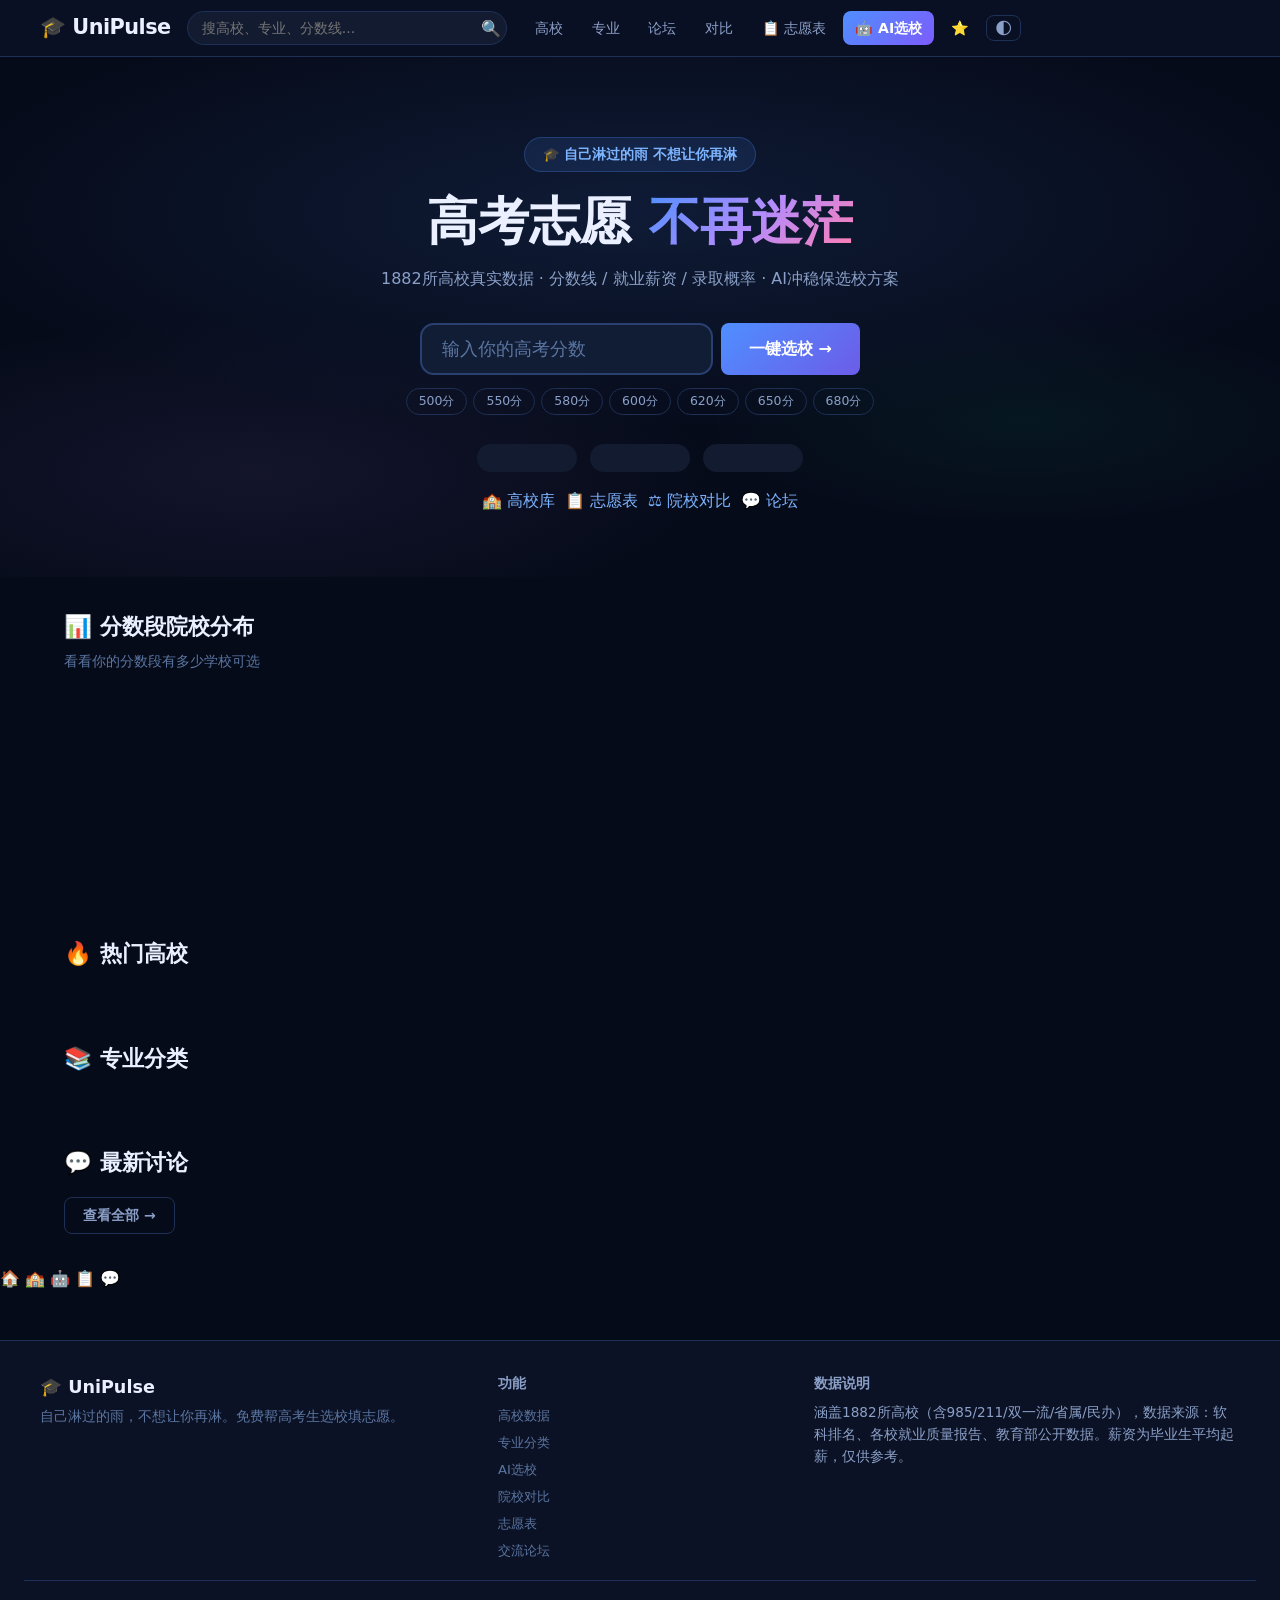
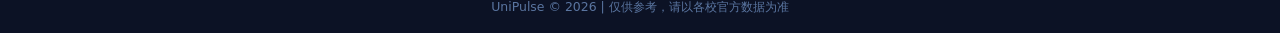
==== commit 0554cc86: "feat: UX?? - ???+???+????+????" ====
--- a/static/index.html
+++ b/static/index.html
@@ -14,6 +14,10 @@
 </head>
 <!-- 前端增强版本 -->
 <body>
+<!-- 阅读进度条 -->
+<div class="reading-progress-bar" id="readingProgress"></div>
+<!-- 回到顶部 -->
+<button class="back-to-top" id="backToTop" title="回到顶部">↑</button>
 <div id="app">
   <!-- 顶部导航 -->
   <nav class="topnav">
@@ -31,6 +35,10 @@
         <a href="#" data-page="wish-table" class="nav-link nav-wish" id="navWish">📋 志愿表</a>
         <a href="#" data-page="ai-report" class="nav-link nav-cta">🤖 AI选校</a>
         <a href="#" data-page="favorites" class="nav-link" id="navFav">⭐</a>
+        <button class="theme-toggle" id="themeToggle" title="切换亮色/暗色模式">🌓</button>
+      </div>
+      <div class="nav-links-mobile-extras" style="display:none">
+        <button class="theme-toggle" id="themeToggleMobile" title="切换模式">🌓</button>
       </div>
       <button class="nav-mobile-toggle" id="mobileToggle">☰</button>
     </div>
@@ -46,6 +54,7 @@
     <a href="#" data-page="wish-table">📋 志愿表</a>
     <a href="#" data-page="ai-report">🤖 AI选校</a>
     <a href="#" data-page="favorites">⭐ 收藏</a>
+    <button class="theme-toggle" id="themeToggleMobileMenu" style="margin:8px 1.5rem;width:fit-content">🌓 切换模式</button>
   </div>
 
   <!-- ===== 首页 ===== -->
@@ -74,7 +83,12 @@
           </div>
         </div>
         <div class="hero-stats" id="heroStats">
-          <div class="stat-pill">📊 加载中...</div>
+          <!-- 骨架屏：3个统计卡片 -->
+          <div class="skeleton-stats" id="heroStatsSkeleton">
+            <div class="skeleton-pill"></div>
+            <div class="skeleton-pill"></div>
+            <div class="skeleton-pill"></div>
+          </div>
         </div>
         <div class="hero-quick-links">
           <a href="#" class="hero-qlink" data-page="universities">🏫 高校库</a>
@@ -171,6 +185,15 @@
         <button class="btn btn-sm btn-ghost" id="clearFilters">重置</button>
       </div>
       <div class="results-info" id="uniResultsInfo"></div>
+      <!-- 骨架屏：高校列表 -->
+      <div class="skeleton-grid" id="uniGridSkeleton">
+        <div class="skeleton-card"><div class="skeleton-line w60 h20"></div><div class="skeleton-line w80"></div><div class="skeleton-line w40"></div><div class="skeleton-line h28 w30"></div><div style="display:flex;gap:8px;margin-top:6px"><div class="skeleton-line w30"></div><div class="skeleton-line w30"></div><div class="skeleton-line w30"></div></div></div>
+        <div class="skeleton-card"><div class="skeleton-line w60 h20"></div><div class="skeleton-line w80"></div><div class="skeleton-line w40"></div><div class="skeleton-line h28 w30"></div><div style="display:flex;gap:8px;margin-top:6px"><div class="skeleton-line w30"></div><div class="skeleton-line w30"></div><div class="skeleton-line w30"></div></div></div>
+        <div class="skeleton-card"><div class="skeleton-line w60 h20"></div><div class="skeleton-line w80"></div><div class="skeleton-line w40"></div><div class="skeleton-line h28 w30"></div><div style="display:flex;gap:8px;margin-top:6px"><div class="skeleton-line w30"></div><div class="skeleton-line w30"></div><div class="skeleton-line w30"></div></div></div>
+        <div class="skeleton-card"><div class="skeleton-line w60 h20"></div><div class="skeleton-line w80"></div><div class="skeleton-line w40"></div><div class="skeleton-line h28 w30"></div><div style="display:flex;gap:8px;margin-top:6px"><div class="skeleton-line w30"></div><div class="skeleton-line w30"></div><div class="skeleton-line w30"></div></div></div>
+        <div class="skeleton-card"><div class="skeleton-line w60 h20"></div><div class="skeleton-line w80"></div><div class="skeleton-line w40"></div><div class="skeleton-line h28 w30"></div><div style="display:flex;gap:8px;margin-top:6px"><div class="skeleton-line w30"></div><div class="skeleton-line w30"></div><div class="skeleton-line w30"></div></div></div>
+        <div class="skeleton-card"><div class="skeleton-line w60 h20"></div><div class="skeleton-line w80"></div><div class="skeleton-line w40"></div><div class="skeleton-line h28 w30"></div><div style="display:flex;gap:8px;margin-top:6px"><div class="skeleton-line w30"></div><div class="skeleton-line w30"></div><div class="skeleton-line w30"></div></div></div>
+      </div>
       <div class="uni-grid" id="uniGrid"></div>
       <div class="pagination" id="uniPagination"></div>
     </div>
@@ -554,5 +577,95 @@
 </div>
 <script src="/static/js/app.js"></script>
 <script src="/static/js/app_new_detail.js"></script>
+<script>
+// ═══ 阅读进度条 ═══
+(function() {
+  const bar = document.getElementById('readingProgress');
+  if (!bar) return;
+  function updateProgress() {
+    const scrollTop = window.scrollY || document.documentElement.scrollTop;
+    const docHeight = document.documentElement.scrollHeight - document.documentElement.clientHeight;
+    const progress = docHeight > 0 ? (scrollTop / docHeight) * 100 : 0;
+    bar.style.width = progress + '%';
+  }
+  window.addEventListener('scroll', updateProgress, { passive: true });
+  window.addEventListener('resize', updateProgress, { passive: true });
+  updateProgress();
+})();
+
+// ═══ 回到顶部 ═══
+(function() {
+  const btn = document.getElementById('backToTop');
+  if (!btn) return;
+  function toggleBtn() {
+    const scrollTop = window.scrollY || document.documentElement.scrollTop;
+    if (scrollTop > 400) {
+      btn.classList.add('visible');
+    } else {
+      btn.classList.remove('visible');
+    }
+  }
+  btn.addEventListener('click', function() {
+    window.scrollTo({ top: 0, behavior: 'smooth' });
+  });
+  window.addEventListener('scroll', toggleBtn, { passive: true });
+  toggleBtn();
+})();
+
+// ═══ 骨架屏控制 ═══
+// 首页统计骨架屏
+(function() {
+  const skeleton = document.getElementById('heroStatsSkeleton');
+  const heroStats = document.getElementById('heroStats');
+  if (!skeleton) return;
+  // 监听 heroStats 内容变化，隐藏骨架屏
+  const observer = new MutationObserver(function() {
+    if (heroStats.querySelector('.stat-pill')) {
+      skeleton.style.display = 'none';
+      observer.disconnect();
+    }
+  });
+  observer.observe(heroStats, { childList: true, subtree: true });
+})();
+
+// 高校列表骨架屏
+(function() {
+  const skeleton = document.getElementById('uniGridSkeleton');
+  const uniGrid = document.getElementById('uniGrid');
+  if (!skeleton) return;
+  // 显示骨架屏函数
+  window.showUniGridSkeleton = function() {
+    skeleton.style.display = '';
+  };
+  // 监听 uniGrid 内容变化，隐藏骨架屏
+  const observer = new MutationObserver(function() {
+    if (uniGrid.children.length > 0) {
+      skeleton.style.display = 'none';
+    }
+  });
+  observer.observe(uniGrid, { childList: true });
+  // 初始显示骨架屏
+  skeleton.style.display = '';
+})();
+
+// ═══ 暗色/亮色模式切换 ═══
+(function() {
+  const saved = localStorage.getItem('unipulse_theme');
+  if (saved === 'light') {
+    document.body.classList.add('light-mode');
+  }
+
+  function toggleTheme() {
+    document.body.classList.toggle('light-mode');
+    const isLight = document.body.classList.contains('light-mode');
+    localStorage.setItem('unipulse_theme', isLight ? 'light' : 'dark');
+  }
+
+  // 绑定所有切换按钮
+  document.getElementById('themeToggle')?.addEventListener('click', toggleTheme);
+  document.getElementById('themeToggleMobile')?.addEventListener('click', toggleTheme);
+  document.getElementById('themeToggleMobileMenu')?.addEventListener('click', toggleTheme);
+})();
+</script>
 </body>
 </html>
--- a/static/css/style.css
+++ b/static/css/style.css
@@ -1,240 +1,711 @@
-/* UniPulse v4.0 — 高考志愿智能助手 · 清爽风格 */
-:root {
-  --primary: #1a56db;
-  --primary-light: #e8f0fe;
-  --primary-dark: #1444a6;
-  --red: #dc2626;
-  --red-light: #fef2f2;
-  --green: #16a34a;
-  --green-light: #f0fdf4;
-  --blue: #2563eb;
-  --blue-light: #eff6ff;
-  --orange: #ea580c;
-  --orange-light: #fff7ed;
-  --yellow: #ca8a04;
-  --gray-50: #f9fafb;
-  --gray-100: #f3f4f6;
-  --gray-200: #e5e7eb;
-  --gray-300: #d1d5db;
-  --gray-400: #9ca3af;
-  --gray-500: #6b7280;
-  --gray-600: #4b5563;
-  --gray-700: #374151;
-  --gray-800: #1f2937;
-  --gray-900: #111827;
-  --radius: 8px;
-  --radius-lg: 12px;
-  --shadow-sm: 0 1px 2px rgba(0,0,0,.05);
-  --shadow: 0 1px 3px rgba(0,0,0,.1), 0 1px 2px rgba(0,0,0,.06);
-  --shadow-md: 0 4px 6px rgba(0,0,0,.07), 0 2px 4px rgba(0,0,0,.06);
-  --shadow-lg: 0 10px 15px rgba(0,0,0,.1), 0 4px 6px rgba(0,0,0,.05);
-  --font: -apple-system, BlinkMacSystemFont, "Segoe UI", "PingFang SC", "Hiragino Sans GB", "Microsoft YaHei", sans-serif;
-}
-
-* { margin: 0; padding: 0; box-sizing: border-box; }
-body { font-family: var(--font); background: var(--gray-50); color: var(--gray-800); line-height: 1.6; -webkit-font-smoothing: antialiased; }
-a { color: var(--primary); text-decoration: none; }
-a:hover { text-decoration: underline; }
-button { cursor: pointer; font-family: var(--font); }
-input, select, textarea { font-family: var(--font); }
-.hidden { display: none !important; }
-.container { max-width: 1200px; margin: 0 auto; padding: 0 16px; }
-
-/* === 导航 === */
-.topnav { background: #fff; border-bottom: 1px solid var(--gray-200); position: sticky; top: 0; z-index: 100; }
-.nav-inner { max-width: 1200px; margin: 0 auto; padding: 0 16px; display: flex; align-items: center; height: 56px; gap: 24px; }
-.nav-logo { display: flex; align-items: center; gap: 6px; font-size: 20px; font-weight: 700; color: var(--gray-900); text-decoration: none; }
-.nav-logo:hover { text-decoration: none; }
-.logo-icon { font-size: 24px; }
-.logo-text { background: linear-gradient(135deg, var(--primary), var(--blue)); -webkit-background-clip: text; -webkit-text-fill-color: transparent; }
-.nav-center { flex: 1; max-width: 480px; }
-.nav-search-box { position: relative; display: flex; align-items: center; }
-.nav-search-box input { width: 100%; padding: 8px 40px 8px 36px; border: 2px solid var(--gray-200); border-radius: 20px; font-size: 14px; outline: none; transition: border-color .2s; background: var(--gray-50); }
-.nav-search-box input:focus { border-color: var(--primary); background: #fff; }
-.search-icon { position: absolute; left: 10px; color: var(--gray-400); pointer-events: none; }
-.search-shortcut { position: absolute; right: 10px; background: var(--gray-100); border: 1px solid var(--gray-200); border-radius: 4px; padding: 1px 6px; font-size: 11px; color: var(--gray-400); }
-.nav-right { display: flex; align-items: center; gap: 4px; }
-.nav-link { padding: 6px 12px; font-size: 14px; color: var(--gray-600); border-radius: 6px; transition: all .15s; text-decoration: none; white-space: nowrap; }
-.nav-link:hover { background: var(--gray-100); color: var(--gray-900); text-decoration: none; }
-.nav-cta { background: var(--primary); color: #fff !important; font-weight: 600; }
-.nav-cta:hover { background: var(--primary-dark); }
-.nav-wish { position: relative; }
-.wish-badge { position: absolute; top: 0; right: 2px; background: var(--red); color: #fff; font-size: 10px; border-radius: 8px; padding: 0 4px; min-width: 16px; text-align: center; line-height: 16px; }
-.nav-mobile-toggle { display: none; background: none; border: none; font-size: 24px; color: var(--gray-600); }
-
-/* === Hero === */
-.hero { background: linear-gradient(135deg, #1a56db 0%, #3b82f6 50%, #60a5fa 100%); padding: 60px 0 50px; text-align: center; color: #fff; }
-.hero-content { max-width: 640px; margin: 0 auto; padding: 0 16px; }
-.hero-badge { display: inline-block; background: rgba(255,255,255,.2); backdrop-filter: blur(4px); border-radius: 20px; padding: 4px 16px; font-size: 13px; margin-bottom: 20px; }
-.hero-title { font-size: 36px; font-weight: 800; margin-bottom: 12px; letter-spacing: -0.5px; }
-.gradient-text { background: linear-gradient(135deg, #fbbf24, #f59e0b); -webkit-background-clip: text; -webkit-text-fill-color: transparent; }
-.hero-sub { font-size: 16px; opacity: .9; margin-bottom: 28px; }
-.hero-search-box { display: flex; background: #fff; border-radius: 24px; overflow: hidden; box-shadow: 0 8px 24px rgba(0,0,0,.15); }
-.hero-search-input { flex: 1; padding: 14px 20px; border: none; font-size: 16px; outline: none; color: var(--gray-800); }
-.hero-search-input::placeholder { color: var(--gray-400); }
-.hero-search-btn { padding: 14px 28px; background: var(--primary); color: #fff; border: none; font-size: 16px; font-weight: 600; }
-.hero-search-btn:hover { background: var(--primary-dark); }
-.hero-quick-tags { display: flex; justify-content: center; gap: 8px; margin-top: 16px; flex-wrap: wrap; }
-.quick-tag-label { font-size: 13px; opacity: .8; line-height: 30px; }
-.quick-tag { background: rgba(255,255,255,.2); border: 1px solid rgba(255,255,255,.3); color: #fff; border-radius: 14px; padding: 3px 12px; font-size: 13px; cursor: pointer; transition: all .15s; }
-.quick-tag:hover { background: rgba(255,255,255,.35); }
-.hero-stats { display: flex; justify-content: center; gap: 24px; margin-top: 24px; }
-.hero-stat { text-align: center; }
-.hero-stat-num { font-size: 24px; font-weight: 700; }
-.hero-stat-label { font-size: 12px; opacity: .8; }
-
-/* === Section === */
-.section { padding: 32px 0; }
-.section-header { display: flex; justify-content: space-between; align-items: center; margin-bottom: 16px; }
-.section-header h2 { font-size: 20px; font-weight: 700; color: var(--gray-900); }
-.section-more { font-size: 14px; color: var(--primary); }
-
-/* === 高校卡片 === */
-.uni-grid { display: grid; grid-template-columns: repeat(auto-fill, minmax(280px, 1fr)); gap: 12px; }
-.uni-card { background: #fff; border: 1px solid var(--gray-200); border-radius: var(--radius-lg); padding: 16px; cursor: pointer; transition: all .15s; position: relative; }
-.uni-card:hover { border-color: var(--primary); box-shadow: var(--shadow-md); transform: translateY(-1px); }
-.uni-card-header { display: flex; justify-content: space-between; align-items: flex-start; margin-bottom: 8px; }
-.uni-card-name { font-size: 16px; font-weight: 700; color: var(--gray-900); }
-.uni-card-tags { display: flex; gap: 4px; flex-wrap: wrap; }
-.tag { display: inline-block; font-size: 11px; padding: 1px 6px; border-radius: 4px; font-weight: 600; }
-.tag-985 { background: #fef3c7; color: #92400e; }
-.tag-211 { background: #dbeafe; color: #1e40af; }
-.tag-dual { background: #e0e7ff; color: #3730a3; }
-.tag-chong { background: var(--red-light); color: var(--red); }
-.tag-wen { background: var(--green-light); color: var(--green); }
-.tag-bao { background: var(--blue-light); color: var(--blue); }
-.uni-card-meta { display: flex; gap: 12px; font-size: 13px; color: var(--gray-500); margin-bottom: 8px; }
-.uni-card-score { display: flex; align-items: baseline; gap: 8px; }
-.score-num { font-size: 22px; font-weight: 800; color: var(--primary); }
-.score-label { font-size: 12px; color: var(--gray-400); }
-.uni-card-bottom { display: flex; justify-content: space-between; font-size: 12px; color: var(--gray-500); margin-top: 8px; }
-.uni-card-action { position: absolute; top: 12px; right: 12px; }
-
-/* === 筛选栏 === */
-.filters-bar { display: flex; flex-wrap: wrap; gap: 8px; margin-bottom: 16px; align-items: center; }
-.filter-input { padding: 7px 12px; border: 1px solid var(--gray-200); border-radius: var(--radius); font-size: 13px; outline: none; background: #fff; }
-.filter-input:focus { border-color: var(--primary); }
-.filter-select { padding: 7px 28px 7px 10px; border: 1px solid var(--gray-200); border-radius: var(--radius); font-size: 13px; outline: none; background: #fff url("data:image/svg+xml,%3Csvg xmlns='http://www.w3.org/2000/svg' width='12' height='12' viewBox='0 0 24 24'%3E%3Cpath fill='%236b7280' d='M7 10l5 5 5-5z'/%3E%3C/svg%3E") no-repeat right 8px center; -webkit-appearance: none; }
-.score-filter-bar { display: flex; align-items: center; gap: 12px; margin-bottom: 12px; padding: 12px 16px; background: #fff; border-radius: var(--radius-lg); border: 1px solid var(--gray-200); }
-.score-slider { flex: 1; max-width: 300px; accent-color: var(--primary); }
-.score-value { font-size: 20px; font-weight: 700; color: var(--primary); min-width: 40px; }
-.filter-label { font-size: 14px; color: var(--gray-600); white-space: nowrap; }
-
-/* === 按钮 === */
-.btn { padding: 8px 16px; border: none; border-radius: var(--radius); font-size: 14px; font-weight: 500; transition: all .15s; }
-.btn-primary { background: var(--primary); color: #fff; }
-.btn-primary:hover { background: var(--primary-dark); }
-.btn-ghost { background: transparent; color: var(--gray-600); border: 1px solid var(--gray-200); }
-.btn-ghost:hover { background: var(--gray-100); }
-.btn-sm { padding: 5px 10px; font-size: 12px; }
-.btn-lg { padding: 12px 24px; font-size: 16px; }
-
-/* === 分页 === */
-.pagination { display: flex; justify-content: center; gap: 8px; margin-top: 24px; }
-.pagination button { padding: 6px 12px; border: 1px solid var(--gray-200); border-radius: var(--radius); background: #fff; cursor: pointer; }
-.pagination button.active { background: var(--primary); color: #fff; border-color: var(--primary); }
-
-/* === 专业网格 === */
-.program-grid { display: grid; grid-template-columns: repeat(auto-fill, minmax(140px, 1fr)); gap: 10px; }
-.program-card { background: #fff; border: 1px solid var(--gray-200); border-radius: var(--radius); padding: 14px; text-align: center; cursor: pointer; transition: all .15s; }
-.program-card:hover { border-color: var(--primary); background: var(--primary-light); }
-.program-card-name { font-size: 15px; font-weight: 600; color: var(--gray-800); }
-.program-card-count { font-size: 12px; color: var(--gray-400); margin-top: 4px; }
-
-/* === 论坛 === */
-.forum-filters { display: flex; gap: 8px; margin-bottom: 16px; }
-.forum-preview { display: grid; gap: 10px; }
-.post-card { background: #fff; border: 1px solid var(--gray-200); border-radius: var(--radius); padding: 14px; cursor: pointer; transition: all .15s; }
-.post-card:hover { border-color: var(--primary); }
-.post-card-title { font-size: 15px; font-weight: 600; color: var(--gray-800); margin-bottom: 6px; }
-.post-card-meta { font-size: 12px; color: var(--gray-400); display: flex; gap: 12px; }
-
-/* === 详情页 === */
-.detail-header { background: #fff; border-bottom: 1px solid var(--gray-200); padding: 24px 0; margin-bottom: 24px; }
-.detail-name { font-size: 28px; font-weight: 800; color: var(--gray-900); }
-.detail-tags { display: flex; gap: 6px; margin-top: 8px; }
-.detail-info { display: grid; grid-template-columns: repeat(auto-fill, minmax(200px, 1fr)); gap: 12px; margin-top: 16px; }
-.detail-info-item { font-size: 14px; color: var(--gray-600); }
-.detail-info-item span { color: var(--gray-900); font-weight: 600; }
-.detail-tabs { display: flex; gap: 0; border-bottom: 2px solid var(--gray-200); margin-bottom: 20px; }
-.detail-tab { padding: 10px 20px; font-size: 15px; color: var(--gray-500); border-bottom: 2px solid transparent; margin-bottom: -2px; cursor: pointer; transition: all .15s; background: none; border-top: none; border-left: none; border-right: none; }
-.detail-tab.active { color: var(--primary); border-bottom-color: var(--primary); font-weight: 600; }
-.detail-tab:hover { color: var(--primary); }
-.score-table { width: 100%; border-collapse: collapse; font-size: 14px; }
-.score-table th { background: var(--gray-50); padding: 10px 12px; text-align: left; font-weight: 600; color: var(--gray-600); border-bottom: 2px solid var(--gray-200); }
-.score-table td { padding: 10px 12px; border-bottom: 1px solid var(--gray-100); }
-.score-table tr:hover { background: var(--gray-50); }
-
-/* === AI选校 === */
-.ai-form { background: #fff; border: 1px solid var(--gray-200); border-radius: var(--radius-lg); padding: 24px; margin-bottom: 24px; display: grid; grid-template-columns: repeat(auto-fill, minmax(200px, 1fr)); gap: 16px; align-items: end; }
-.ai-form-row label { display: block; font-size: 13px; color: var(--gray-500); margin-bottom: 4px; font-weight: 500; }
-.ai-form .btn-lg { grid-column: 1 / -1; justify-self: start; }
-
-/* === 志愿表 === */
-.wish-section { margin-bottom: 24px; }
-.wish-section-title { font-size: 16px; font-weight: 700; padding: 8px 0; margin-bottom: 12px; display: flex; align-items: center; gap: 8px; }
-.wish-section-title.chong { color: var(--red); border-bottom: 2px solid var(--red); }
-.wish-section-title.wen { color: var(--green); border-bottom: 2px solid var(--green); }
-.wish-section-title.bao { color: var(--blue); border-bottom: 2px solid var(--blue); }
-
-/* === 对比 === */
-.compare-table { width: 100%; border-collapse: collapse; font-size: 14px; }
-.compare-table th, .compare-table td { padding: 10px 12px; text-align: center; border: 1px solid var(--gray-200); }
-.compare-table th { background: var(--primary-light); font-weight: 600; }
-.compare-table td:first-child { text-align: left; font-weight: 500; background: var(--gray-50); }
-
-/* === Modal === */
-.modal { position: fixed; inset: 0; background: rgba(0,0,0,.4); z-index: 200; display: flex; align-items: center; justify-content: center; }
-.modal-content { background: #fff; border-radius: var(--radius-lg); max-width: 520px; width: 90%; max-height: 80vh; overflow: auto; }
-.modal-header { display: flex; justify-content: space-between; align-items: center; padding: 16px 20px; border-bottom: 1px solid var(--gray-200); }
-.modal-header h3 { font-size: 18px; }
-.modal-close { background: none; border: none; font-size: 20px; color: var(--gray-400); cursor: pointer; }
-.modal-body { padding: 20px; display: flex; flex-direction: column; gap: 12px; }
-.modal-footer { padding: 12px 20px; border-top: 1px solid var(--gray-200); text-align: right; }
-
-/* === Footer === */
-.footer { background: #fff; border-top: 1px solid var(--gray-200); padding: 20px 0; margin-top: 40px; }
-.footer-links { display: flex; gap: 20px; justify-content: center; margin-bottom: 8px; }
-.footer-copy { text-align: center; font-size: 12px; color: var(--gray-400); }
-
-/* === Loading === */
-.loading-skeleton { height: 200px; background: linear-gradient(90deg, var(--gray-100) 25%, var(--gray-200) 50%, var(--gray-100) 75%); background-size: 200% 100%; animation: shimmer 1.5s infinite; border-radius: var(--radius-lg); }
-@keyframes shimmer { 0% { background-position: 200% 0; } 100% { background-position: -200% 0; } }
-.skeleton-line { height: 16px; background: var(--gray-200); border-radius: 4px; margin-bottom: 8px; animation: shimmer 1.5s infinite; }
-
-/* === 冲稳保标识 === */
-.chong-badge { background: var(--red); color: #fff; }
-.wen-badge { background: var(--green); color: #fff; }
-.bao-badge { background: var(--blue); color: #fff; }
-
-/* === 结果信息 === */
-.results-info { font-size: 13px; color: var(--gray-500); margin-bottom: 12px; }
-
-/* === 响应式 === */
-@media (max-width: 768px) {
-  .nav-center { display: none; }
-  .nav-right { display: none; }
-  .nav-mobile-toggle { display: block; }
-  .hero-title { font-size: 24px; }
-  .hero-search-box { flex-direction: column; border-radius: 12px; }
-  .hero-search-btn { border-radius: 0 0 12px 12px; }
-  .hero-quick-tags { gap: 6px; }
-  .uni-grid { grid-template-columns: 1fr; }
-  .ai-form { grid-template-columns: 1fr; }
-  .score-filter-bar { flex-wrap: wrap; }
-  .prov-score-header { padding: 8px 10px !important; }
-  .score-table { font-size: 12px !important; }
-}
-
-/* === 筛选栏 === */
-.filter-bar { display: flex; flex-wrap: wrap; gap: 8px; align-items: center; margin-bottom: 16px; }
-.filter-input { padding: 6px 12px; border: 1px solid var(--gray-200); border-radius: var(--radius); font-size: 14px; min-width: 160px; background: #fff; }
-.filter-select { padding: 6px 10px; border: 1px solid var(--gray-200); border-radius: var(--radius); font-size: 13px; background: #fff; cursor: pointer; }
-
-/* === 省分数线详情 === */
-.prov-scores-list { max-height: 600px; overflow-y: auto; }
-.prov-score-item { transition: box-shadow .2s; }
-.prov-score-item:hover { box-shadow: 0 2px 8px rgba(0,0,0,0.08); }
-.prov-score-detail table { border-collapse: collapse; }
-.prov-score-detail th { background: var(--gray-50); padding: 6px 8px; text-align: left; font-size: 12px; color: var(--gray-500); border-bottom: 1px solid var(--gray-200); }
-.prov-score-detail td { padding: 6px 8px; border-bottom: 1px solid var(--gray-100); }
+/* UniPulse — 高考志愿填报神器 · 暗色主题 */
+:root {
+  /* 亮色模式变量（默认暗色） */
+  --lm-bg: #f5f7fa; --lm-bg2: #eef1f6; --lm-bg3: #e4e8ef; --lm-bg4: #d9dde6;
+  --lm-surface: #ffffff; --lm-surface2: #f0f2f5; --lm-surface3: #e8ebf0;
+  --lm-border: #d1d5db; --lm-border2: #b0b7c3;
+  --lm-text: #1a202c; --lm-text2: #4a5568; --lm-text3: #9ca3af;
+  --lm-accent: #4f46e5; --lm-accent2: #6366f1; --lm-accent3: #818cf8;
+  --lm-accent-glow: rgba(79,70,229,0.2);
+
+  --bg: #060b1a; --bg2: #0c1225; --bg3: #131b30; --bg4: #1a2340;
+  --surface: #111c35; --surface2: #182547; --surface3: #1e2f55;
+  --border: #1e3055; --border2: #2a4070;
+  --text: #eaf0ff; --text2: #8ba0c8; --text3: #5a75a0;
+  --accent: #4f8fff; --accent2: #7db4ff; --accent3: #a5ccff;
+  --accent-glow: rgba(79,143,255,0.25);
+  --green: #00d68f; --yellow: #ffb800; --red: #ff4757; --purple: #b18cff; --pink: #ff7eb3;
+  --cyan: #00d4ff; --orange: #ff9f43;
+  --chong: #ff4757; --wen: #00d68f; --bao: #4f8fff;
+  --radius: 14px; --radius-sm: 10px; --radius-lg: 20px;
+  --shadow: 0 8px 32px rgba(0,0,0,0.5); --shadow-sm: 0 2px 12px rgba(0,0,0,0.3);
+  --transition: 0.25s cubic-bezier(.4,0,.2,1);
+  --font: 'Segoe UI', system-ui, -apple-system, sans-serif;
+}
+*{margin:0;padding:0;box-sizing:border-box}
+html{scroll-behavior:smooth}
+body{background:var(--bg);color:var(--text);font-family:var(--font);line-height:1.6;min-height:100vh;overflow-x:hidden}
+::selection{background:var(--accent);color:#fff}
+::-webkit-scrollbar{width:6px}
+::-webkit-scrollbar-track{background:var(--bg2)}
+::-webkit-scrollbar-thumb{background:var(--border2);border-radius:3px}
+::-webkit-scrollbar-thumb:hover{background:var(--accent)}
+a{color:var(--accent2);text-decoration:none;transition:color var(--transition)}
+a:hover{color:var(--accent3)}
+button{cursor:pointer;font-family:var(--font)}
+input,select,textarea{font-family:var(--font)}
+.hidden{display:none!important}
+
+/* ── 导航 ── */
+.topnav{background:rgba(12,18,37,0.88);border-bottom:1px solid var(--border);padding:0 1.5rem;position:sticky;top:0;z-index:100;backdrop-filter:blur(24px) saturate(1.6);-webkit-backdrop-filter:blur(24px) saturate(1.6)}
+.nav-inner{max-width:1200px;margin:0 auto;display:flex;align-items:center;height:56px;gap:1rem}
+.nav-logo{font-size:1.3rem;font-weight:800;color:var(--text);letter-spacing:-0.5px;white-space:nowrap}
+.nav-logo:hover{color:var(--accent2)}
+.nav-search{flex:1;max-width:320px;position:relative}
+.nav-search input{width:100%;padding:8px 40px 8px 14px;border-radius:20px;border:1px solid var(--border);background:var(--bg3);color:var(--text);font-size:0.88rem;outline:none;transition:border var(--transition)}
+.nav-search input:focus{border-color:var(--accent)}
+.nav-search button{position:absolute;right:6px;top:50%;transform:translateY(-50%);background:none;border:none;font-size:1rem}
+.nav-links{display:flex;gap:0.3rem;align-items:center}
+.nav-link{padding:6px 12px;border-radius:8px;font-size:0.88rem;color:var(--text2);transition:all var(--transition);white-space:nowrap}
+.nav-link:hover,.nav-link.active{color:var(--text);background:var(--surface2)}
+.nav-cta{background:linear-gradient(135deg,var(--accent),#7c5cfc)!important;color:#fff!important;font-weight:600}
+.nav-cta:hover{opacity:0.9}
+.nav-mobile-toggle{display:none;background:none;border:none;font-size:1.4rem;color:var(--text)}
+.mobile-menu{display:none;position:fixed;top:56px;left:0;right:0;background:var(--bg2);border-bottom:1px solid var(--border);z-index:99;padding:0.5rem}
+.mobile-menu a{display:block;padding:12px 1.5rem;color:var(--text2);font-size:1rem}
+.mobile-menu a:hover{color:var(--text);background:var(--surface2)}
+@media(max-width:768px){
+  .nav-links,.nav-search{display:none}
+  .nav-mobile-toggle{display:block}
+  .mobile-menu.open{display:block}
+}
+
+/* ── Hero ── */
+.hero{position:relative;min-height:520px;display:flex;align-items:center;justify-content:center;padding:4rem 1.5rem 3rem;overflow:hidden}
+.hero-bg{position:absolute;inset:0;background:radial-gradient(ellipse 80% 60% at 50% 30%,rgba(79,143,255,0.12),transparent 70%),radial-gradient(ellipse 60% 50% at 20% 80%,rgba(177,140,255,0.08),transparent 60%),radial-gradient(ellipse 50% 40% at 80% 70%,rgba(0,214,143,0.06),transparent 50%);animation:heroGlow 8s ease-in-out infinite alternate}
+@keyframes heroGlow{0%{opacity:0.7;transform:scale(1)}100%{opacity:1;transform:scale(1.05)}}
+.hero-content{position:relative;max-width:680px;text-align:center;z-index:1}
+.hero-badge{display:inline-block;padding:6px 18px;border-radius:20px;background:rgba(79,143,255,0.12);border:1px solid rgba(79,143,255,0.25);color:var(--accent2);font-size:0.85rem;font-weight:600;margin-bottom:1.2rem;animation:fadeInUp 0.6s ease}
+.hero h1{font-size:clamp(2rem,5vw,3.2rem);font-weight:900;line-height:1.2;margin-bottom:0.8rem;animation:fadeInUp 0.6s ease 0.1s both}
+.gradient-text{background:linear-gradient(135deg,var(--accent),var(--purple),var(--pink));-webkit-background-clip:text;-webkit-text-fill-color:transparent;background-clip:text}
+.hero-sub{font-size:1rem;color:var(--text2);margin-bottom:2rem;animation:fadeInUp 0.6s ease 0.2s both}
+
+/* 分数输入 */
+.hero-score-input{animation:fadeInUp 0.6s ease 0.3s both}
+.score-input-group{display:flex;gap:0.5rem;max-width:440px;margin:0 auto}
+.score-input{flex:1;padding:14px 20px;border-radius:var(--radius);border:2px solid var(--border2);background:var(--surface);color:var(--text);font-size:1.1rem;font-weight:700;outline:none;transition:border var(--transition)}
+.score-input:focus{border-color:var(--accent)}
+.score-input::placeholder{font-weight:400;color:var(--text3)}
+.score-quick-btns{display:flex;flex-wrap:wrap;gap:6px;justify-content:center;margin-top:0.8rem}
+.quick-score{padding:4px 12px;border-radius:16px;border:1px solid var(--border);background:transparent;color:var(--text2);font-size:0.78rem;cursor:pointer;transition:all var(--transition)}
+.quick-score:hover{border-color:var(--accent);color:var(--accent2);background:rgba(79,143,255,0.08)}
+
+.hero-stats{display:flex;gap:0.8rem;justify-content:center;flex-wrap:wrap;margin-top:1.8rem;animation:fadeInUp 0.6s ease}
+.hero-quick-links{display:flex;gap:0.6rem;justify-content:center;margin-top:1rem;flex-wrap:wrap}content:center;margin-top:1rem;flex-wrap:wrap}
+.hero-qlink{display:inline-block;padding:6px 14px;background:rgba(255,255,255,0.08);border:1px solid rgba(255,255,255,0.15);border-radius:20px;color:rgba(255,255,255,0.8);font-size:0.82rem;text-decoration:none;transition:all 0.2s}
+.hero-qlink:hover{background:rgba(255,255,255,0.15);color:#fff;border-color:rgba(255,255,255,0.3)} 0.4s both}
+.stat-pill{padding:6px 16px;border-radius:16px;background:var(--surface);border:1px solid var(--border);font-size:0.82rem;color:var(--text2)}
+.stat-pill strong{color:var(--text);font-weight:700}
+
+@keyframes fadeInUp{from{opacity:0;transform:translateY(16px)}to{opacity:1;transform:translateY(0)}}
+
+/* ── Section ── */
+.section{max-width:1200px;margin:0 auto;padding:2rem 1.5rem}
+.section-title{font-size:1.4rem;font-weight:800;margin-bottom:0.3rem}
+.section-desc{color:var(--text3);font-size:0.9rem;margin-bottom:1.2rem}
+.page-header{text-align:center;margin-bottom:2rem}
+.page-header h1{font-size:1.8rem;font-weight:900}
+.page-header p{color:var(--text2);margin-top:0.3rem}
+
+/* ── 分数段分布图 ── */
+.score-dist-chart{display:flex;align-items:flex-end;gap:4px;height:180px;padding:1rem 0;overflow-x:auto}
+.score-dist-bar{flex:1;min-width:50px;display:flex;flex-direction:column;align-items:center;gap:4px}
+.score-dist-bar .bar{width:100%;border-radius:6px 6px 0 0;background:linear-gradient(180deg,var(--accent),rgba(79,143,255,0.3));transition:all 0.4s ease;cursor:pointer;position:relative;min-height:4px}
+.score-dist-bar:hover .bar{background:linear-gradient(180deg,var(--accent2),var(--accent));box-shadow:0 0 16px var(--accent-glow)}
+.score-dist-bar .bar-count{font-size:0.75rem;font-weight:700;color:var(--accent2)}
+.score-dist-bar .bar-label{font-size:0.68rem;color:var(--text3);white-space:nowrap}
+
+/* ── 分数筛选条 ── */
+.score-filter-bar{display:flex;align-items:center;gap:0.8rem;padding:1rem 1.2rem;background:var(--surface);border-radius:var(--radius);margin-bottom:1rem;border:1px solid var(--border)}
+.filter-label{font-size:0.88rem;font-weight:600;white-space:nowrap;color:var(--text2)}
+.score-slider{flex:1;-webkit-appearance:none;height:6px;border-radius:3px;background:var(--border);outline:none}
+.score-slider::-webkit-slider-thumb{-webkit-appearance:none;width:22px;height:22px;border-radius:50%;background:var(--accent);cursor:pointer;box-shadow:0 0 10px var(--accent-glow)}
+.score-display{font-size:1.2rem;font-weight:800;color:var(--accent2);min-width:60px;text-align:center}
+
+/* ── Filters ── */
+.filters-bar{display:flex;flex-wrap:wrap;gap:0.5rem;margin-bottom:1rem;align-items:center}
+.filter-input,.filter-select{padding:8px 12px;border-radius:8px;border:1px solid var(--border);background:var(--bg3);color:var(--text);font-size:0.85rem;outline:none}
+.filter-input:focus,.filter-select:focus{border-color:var(--accent)}
+.filter-input{min-width:160px}
+.results-info{font-size:0.85rem;color:var(--text3);margin-bottom:0.8rem}
+
+/* ── 高校卡片 ── */
+.uni-grid{display:grid;grid-template-columns:repeat(auto-fill,minmax(280px,1fr));gap:1rem}
+.uni-card{background:var(--surface);border:1px solid var(--border);border-radius:var(--radius);padding:1.2rem;cursor:pointer;transition:all var(--transition);position:relative;overflow:hidden}
+.uni-card::before{content:'';position:absolute;top:0;left:0;right:0;height:3px;background:linear-gradient(90deg,var(--accent),var(--purple));opacity:0;transition:opacity var(--transition)}
+.uni-card:hover{border-color:var(--border2);transform:translateY(-3px);box-shadow:var(--shadow-sm)}
+.uni-card:hover::before{opacity:1}
+.uni-card-header{display:flex;justify-content:space-between;align-items:flex-start;margin-bottom:0.6rem}
+.uni-card-name{font-size:1.05rem;font-weight:700}
+.uni-card-level{font-size:0.72rem;padding:2px 8px;border-radius:10px;font-weight:600}
+.level-985{background:rgba(255,184,0,0.15);color:var(--yellow)}
+.level-211{background:rgba(79,143,255,0.15);color:var(--accent2)}
+.level-dy{background:rgba(0,212,255,0.15);color:var(--cyan)}
+.level-other{background:rgba(139,160,200,0.12);color:var(--text3)}
+.uni-card-meta{display:flex;gap:0.8rem;font-size:0.8rem;color:var(--text3);margin-bottom:0.5rem}
+.uni-card-score{display:flex;align-items:baseline;gap:0.4rem;margin-bottom:0.5rem}
+.uni-card-score .val{font-size:1.5rem;font-weight:900;color:var(--accent2)}
+.uni-card-score .unit{font-size:0.75rem;color:var(--text3)}
+.uni-card-chance{padding:4px 10px;border-radius:12px;font-size:0.75rem;font-weight:700;display:inline-block;margin-bottom:0.5rem}
+.chance-wen{background:rgba(0,214,143,0.15);color:var(--green)}
+.chance-chong{background:rgba(255,71,87,0.15);color:var(--red)}
+.chance-bao{background:rgba(79,143,255,0.15);color:var(--accent2)}
+.chance-none{background:rgba(139,160,200,0.1);color:var(--text3)}
+.uni-card-stats{display:flex;gap:0.6rem;flex-wrap:wrap}
+.uni-stat{padding:3px 8px;border-radius:6px;background:var(--bg3);font-size:0.72rem;color:var(--text3)}
+.uni-stat strong{color:var(--text);font-weight:600}
+.uni-card-fav{position:absolute;top:10px;right:10px;background:none;border:none;font-size:1.1rem;color:var(--text3);transition:color var(--transition)}
+.uni-card-fav.active{color:var(--yellow)}
+.uni-card-fav:hover{color:var(--yellow)}
+
+/* ── 录取概率环 ── */
+.chance-ring{width:56px;height:56px;position:relative;display:inline-flex;align-items:center;justify-content:center}
+.chance-ring svg{position:absolute;transform:rotate(-90deg)}
+.chance-ring .ring-text{font-size:0.7rem;font-weight:800;z-index:1}
+
+/* ── 详情页 ── */
+.uni-detail{animation:fadeInUp 0.4s ease}
+.uni-detail-header{display:flex;gap:2rem;flex-wrap:wrap;margin-bottom:2rem;padding:2rem;background:var(--surface);border-radius:var(--radius-lg);border:1px solid var(--border)}
+.uni-detail-info{flex:1;min-width:250px}
+.uni-detail-info h1{font-size:1.8rem;font-weight:900;margin-bottom:0.3rem}
+.uni-detail-tags{display:flex;gap:0.4rem;flex-wrap:wrap;margin:0.5rem 0}
+.uni-detail-tags .tag{padding:3px 10px;border-radius:10px;font-size:0.75rem;font-weight:600}
+.tag-gold{background:rgba(255,184,0,0.15);color:var(--yellow)}
+.tag-blue{background:rgba(79,143,255,0.15);color:var(--accent2)}
+.tag-cyan{background:rgba(0,212,255,0.15);color:var(--cyan)}
+.tag-green{background:rgba(0,214,143,0.15);color:var(--green)}
+.tag-purple{background:rgba(177,140,255,0.15);color:var(--purple)}
+.tag-red{background:rgba(255,71,87,0.15);color:var(--red)}
+.tag-orange{background:rgba(255,159,67,0.15);color:var(--orange)}
+.tag-pink{background:rgba(255,126,179,0.15);color:var(--pink)}
+.uni-detail-score-box{display:flex;flex-direction:column;align-items:center;gap:0.3rem;padding:1.2rem 2rem;background:var(--bg3);border-radius:var(--radius);min-width:140px}
+.uni-detail-score-box .big{font-size:2.5rem;font-weight:900;color:var(--accent2)}
+.uni-detail-score-box .label{font-size:0.8rem;color:var(--text3)}
+.uni-detail-metrics{display:grid;grid-template-columns:repeat(auto-fill,minmax(140px,1fr));gap:0.8rem;margin-bottom:2rem}
+.metric-card{padding:1rem;background:var(--surface);border:1px solid var(--border);border-radius:var(--radius-sm);text-align:center}
+.metric-card .metric-val{font-size:1.4rem;font-weight:800}
+.metric-card .metric-label{font-size:0.78rem;color:var(--text3);margin-top:2px}
+.metric-bar{height:4px;border-radius:2px;background:var(--border);margin-top:6px;overflow:hidden}
+.metric-bar-fill{height:100%;border-radius:2px;transition:width 0.8s ease}
+.fill-accent{background:var(--accent)}
+.fill-green{background:var(--green)}
+.fill-yellow{background:var(--yellow)}
+.fill-purple{background:var(--purple)}
+
+/* 就业数据表 */
+.emp-table{width:100%;border-collapse:collapse;margin-top:1rem}
+.emp-table th,.emp-table td{padding:10px 12px;text-align:left;border-bottom:1px solid var(--border);font-size:0.85rem}
+.emp-table th{color:var(--text3);font-weight:600;font-size:0.78rem;text-transform:uppercase}
+.emp-table tr:hover{background:var(--surface2)}
+
+/* ── 对比页 ── */
+.compare-picker{display:flex;flex-direction:column;gap:1rem;align-items:center;margin-bottom:2rem}
+.compare-slots{display:flex;gap:0.8rem;flex-wrap:wrap;justify-content:center}
+.compare-slot{width:160px;padding:1rem;border:2px dashed var(--border);border-radius:var(--radius);text-align:center;cursor:pointer;transition:all var(--transition);position:relative}
+.compare-slot:hover{border-color:var(--accent);background:rgba(79,143,255,0.05)}
+.compare-slot.filled{border-style:solid;background:var(--surface)}
+.compare-slot .slot-name{font-weight:700;font-size:0.9rem}
+.compare-slot .slot-score{font-size:0.78rem;color:var(--accent2)}
+.compare-slot .slot-remove{position:absolute;top:4px;right:8px;background:none;border:none;color:var(--text3);font-size:0.9rem}
+.compare-slot .slot-remove:hover{color:var(--red)}
+.compare-slot .slot-placeholder{color:var(--text3);font-size:0.85rem}
+.compare-result{overflow-x:auto}
+.compare-table{width:100%;border-collapse:collapse;font-size:0.85rem}
+.compare-table th,.compare-table td{padding:12px 16px;border-bottom:1px solid var(--border);white-space:nowrap}
+.compare-table th{color:var(--text3);text-align:left;font-size:0.78rem}
+.compare-table td{text-align:center}
+.compare-table .best{color:var(--green);font-weight:700}
+
+/* ── AI报告 ── */
+.report-section{margin-bottom:1.5rem}
+.report-section h3{font-size:1.1rem;font-weight:700;margin-bottom:0.8rem;display:flex;align-items:center;gap:0.5rem}
+.report-group{display:grid;grid-template-columns:repeat(auto-fill,minmax(220px,1fr));gap:0.8rem}
+.report-card{padding:1rem;background:var(--surface);border:1px solid var(--border);border-radius:var(--radius-sm);cursor:pointer;transition:all var(--transition)}
+.report-card:hover{border-color:var(--border2);transform:translateY(-2px)}
+.report-card .rc-name{font-weight:700;font-size:0.95rem}
+.report-card .rc-score{font-size:0.82rem;color:var(--accent2);margin-top:2px}
+.report-card .rc-gap{font-size:0.78rem;margin-top:4px;padding:2px 8px;border-radius:8px;display:inline-block}
+.gap-chong{background:rgba(255,71,87,0.12);color:var(--red)}
+.gap-wen{background:rgba(0,214,143,0.12);color:var(--green)}
+.gap-bao{background:rgba(79,143,255,0.12);color:var(--accent2)}
+.report-tips{padding:1rem;background:var(--surface);border-radius:var(--radius-sm);border:1px solid var(--border)}
+.report-tips li{margin:0.3rem 0;font-size:0.85rem;color:var(--text2)}
+
+/* ── 专业卡片 ── */
+.program-grid{display:grid;grid-template-columns:repeat(auto-fill,minmax(150px,1fr));gap:0.8rem}
+.program-card{padding:1.2rem;background:var(--surface);border:1px solid var(--border);border-radius:var(--radius-sm);text-align:center;cursor:pointer;transition:all var(--transition)}
+.program-card:hover{border-color:var(--accent);transform:translateY(-2px);box-shadow:var(--shadow-sm)}
+.program-card .prog-icon{font-size:2rem;margin-bottom:0.4rem}
+.program-card .prog-name{font-weight:700;font-size:0.9rem}
+.program-card .prog-count{font-size:0.75rem;color:var(--text3);margin-top:2px}
+
+/* ── 论坛 ── */
+.forum-layout{display:grid;grid-template-columns:1fr 260px;gap:1.5rem}
+@media(max-width:768px){.forum-layout{grid-template-columns:1fr}}
+.forum-toolbar{display:flex;gap:0.5rem;margin-bottom:1rem;flex-wrap:wrap}
+.post-card{padding:1rem;background:var(--surface);border:1px solid var(--border);border-radius:var(--radius-sm);margin-bottom:0.8rem;cursor:pointer;transition:all var(--transition)}
+.post-card:hover{border-color:var(--border2);background:var(--surface2)}
+.post-card .post-title{font-weight:700;font-size:0.95rem;margin-bottom:0.3rem}
+.post-card .post-meta{font-size:0.78rem;color:var(--text3)}
+.post-card .post-tags{display:flex;gap:4px;margin-top:6px;flex-wrap:wrap}
+.post-card .post-tag{padding:2px 8px;border-radius:8px;background:var(--bg3);font-size:0.7rem;color:var(--text3)}
+.forum-sidebar h3{font-size:0.95rem;font-weight:700;margin-bottom:0.5rem}
+.tag-cloud{display:flex;flex-wrap:wrap;gap:4px}
+.tag-cloud .tag-item{padding:4px 10px;border-radius:10px;background:var(--surface);border:1px solid var(--border);font-size:0.75rem;color:var(--text2);cursor:pointer;transition:all var(--transition)}
+.tag-cloud .tag-item:hover{border-color:var(--accent);color:var(--accent2)}
+.tips-list{list-style:none;font-size:0.82rem;color:var(--text3)}
+.tips-list li{padding:4px 0;padding-left:16px;position:relative}
+.tips-list li::before{content:'•';position:absolute;left:0;color:var(--accent)}
+
+/* 帖子详情 */
+.post-detail{animation:fadeInUp 0.4s ease}
+.post-detail h1{font-size:1.4rem;font-weight:800;margin-bottom:0.5rem}
+.comment-card{padding:0.8rem 1rem;background:var(--bg3);border-radius:var(--radius-sm);margin-top:0.6rem}
+.comment-card .comment-author{font-weight:600;font-size:0.85rem;color:var(--accent2)}
+.comment-card .comment-text{font-size:0.88rem;margin-top:0.3rem}
+.comment-card .comment-meta{font-size:0.72rem;color:var(--text3);margin-top:0.3rem}
+.comment-form{margin-top:1.5rem;display:flex;flex-direction:column;gap:0.5rem}
+.comment-form textarea{resize:vertical;min-height:80px}
+
+/* ── Form ── */
+.form-card{padding:2rem;background:var(--surface);border:1px solid var(--border);border-radius:var(--radius-lg)}
+.form-group{margin-bottom:1.2rem}
+.form-group label{display:block;font-size:0.85rem;font-weight:600;margin-bottom:0.3rem;color:var(--text2)}
+.form-input{width:100%;padding:10px 14px;border-radius:8px;border:1px solid var(--border);background:var(--bg3);color:var(--text);font-size:0.9rem;outline:none}
+.form-input:focus{border-color:var(--accent)}
+.form-textarea{min-height:120px;resize:vertical}
+.form-row{display:flex;gap:1rem}
+.flex-1{flex:1}
+.form-actions{display:flex;gap:0.8rem;margin-top:1rem}
+
+/* ── 按钮 ── */
+.btn{padding:8px 18px;border-radius:8px;border:none;font-weight:600;font-size:0.88rem;transition:all var(--transition);display:inline-flex;align-items:center;gap:6px}
+.btn-primary{background:linear-gradient(135deg,var(--accent),#6c5ce7);color:#fff}
+.btn-primary:hover{opacity:0.9;transform:translateY(-1px)}
+.btn-ghost{background:transparent;border:1px solid var(--border);color:var(--text2)}
+.btn-ghost:hover{border-color:var(--accent);color:var(--accent2)}
+.btn-sm{padding:5px 12px;font-size:0.8rem}
+.btn-lg{padding:12px 28px;font-size:1rem}
+
+/* ── 分页 ── */
+.pagination{display:flex;gap:0.4rem;justify-content:center;margin-top:1.5rem;flex-wrap:wrap}
+.pagination button{padding:6px 12px;border-radius:6px;border:1px solid var(--border);background:var(--surface);color:var(--text2);font-size:0.82rem;cursor:pointer}
+.pagination button:hover,.pagination button.active{border-color:var(--accent);color:var(--accent2);background:var(--surface2)}
+
+/* ── 空状态 ── */
+.empty-state{text-align:center;padding:3rem;color:var(--text3)}
+.empty-icon{font-size:3rem;margin-bottom:0.5rem}
+
+/* ── Toast ── */
+.toast-container{position:fixed;bottom:20px;right:20px;z-index:200;display:flex;flex-direction:column;gap:8px}
+.toast{padding:10px 18px;border-radius:8px;background:var(--surface2);border:1px solid var(--border);color:var(--text);font-size:0.85rem;animation:slideIn 0.3s ease;backdrop-filter:blur(10px)}
+@keyframes slideIn{from{opacity:0;transform:translateX(40px)}to{opacity:1;transform:translateX(0)}}
+
+/* ── 加载 ── */
+.loading-spinner{text-align:center;padding:3rem;color:var(--text3)}
+.spinner{width:32px;height:32px;border:3px solid var(--border);border-top-color:var(--accent);border-radius:50%;animation:spin 0.8s linear infinite;margin:0 auto 0.8rem}
+@keyframes spin{to{transform:rotate(360deg)}}
+
+/* ── 骨架屏 ── */
+.skeleton{background:linear-gradient(90deg,var(--surface) 25%,var(--surface2) 50%,var(--surface) 75%);background-size:200% 100%;animation:shimmer 1.5s infinite;border-radius:var(--radius-sm);min-height:120px}
+@keyframes shimmer{0%{background-position:200% 0}100%{background-position:-200% 0}}
+
+/* ── 页脚 ── */
+.site-footer{border-top:1px solid var(--border);margin-top:3rem;padding:2rem 1.5rem 1rem;background:var(--bg2)}
+.footer-inner{max-width:1200px;margin:0 auto;display:grid;grid-template-columns:1.5fr 1fr 1.5fr;gap:2rem}
+@media(max-width:768px){.footer-inner{grid-template-columns:1fr}}
+.footer-brand h3{font-size:1.1rem;font-weight:800;margin-bottom:0.3rem}
+.footer-brand p{font-size:0.85rem;color:var(--text3)}
+.footer-links h4{font-size:0.85rem;font-weight:700;margin-bottom:0.5rem;color:var(--text2)}
+.footer-links a{display:block;padding:3px 0;font-size:0.82rem;color:var(--text3)}
+.footer-links a:hover{color:var(--accent2)}
+.footer-bottom{text-align:center;padding-top:1rem;margin-top:1rem;border-top:1px solid var(--border);font-size:0.78rem;color:var(--text3)}
+
+/* ── 搜索结果 ── */
+.search-section{margin-bottom:1.5rem}
+.search-section h3{font-size:1rem;font-weight:700;margin-bottom:0.6rem}
+
+/* ── 详情页Tab ── */
+.detail-tabs{display:flex;gap:0.3rem;margin:1.5rem 0;border-bottom:2px solid var(--border);padding-bottom:0}
+.detail-tab{padding:0.6rem 1.2rem;border:none;background:none;color:var(--text3);font-size:0.9rem;font-weight:600;cursor:pointer;border-bottom:2px solid transparent;margin-bottom:-2px;transition:all 0.2s}
+.detail-tab:hover{color:var(--text2)}
+.detail-tab.active{color:var(--accent2);border-bottom-color:var(--accent)}
+.detail-tab-content{display:none;padding:1.5rem 0}
+.detail-tab-content.active{display:block;animation:fadeIn 0.3s ease}
+
+/* ── 信息网格 ── */
+.uni-info-grid{display:grid;grid-template-columns:repeat(auto-fill,minmax(200px,1fr));gap:0.8rem;margin:1rem 0}
+.info-item{display:flex;justify-content:space-between;align-items:center;padding:0.7rem 1rem;background:var(--surface);border-radius:var(--radius-sm);border:1px solid var(--border)}
+.info-label{font-size:0.82rem;color:var(--text3)}
+.info-value{font-size:0.9rem;font-weight:600;color:var(--text)}
+
+/* ── 省分数线网格 ── */
+.province-scores-grid{display:grid;grid-template-columns:repeat(auto-fill,minmax(140px,1fr));gap:0.6rem}
+.prov-score-card{padding:0.8rem;background:var(--surface);border-radius:var(--radius-sm);border:1px solid var(--border);text-align:center;transition:all 0.2s}
+.prov-score-card:hover{border-color:var(--accent);transform:translateY(-2px)}
+.prov-name{font-size:0.82rem;color:var(--text3);margin-bottom:0.3rem}
+.prov-val{font-size:1.4rem;font-weight:900;color:var(--text)}
+.prov-diff{font-size:0.75rem;margin-top:0.2rem;font-weight:600}
+.prov-score-card.score-safe{border-color:var(--green);background:rgba(0,214,143,0.05)}
+.prov-score-card.score-safe .prov-val{color:var(--green)}
+.prov-score-card.score-safe .prov-diff{color:var(--green)}
+.prov-score-card.score-chance{border-color:var(--accent);background:rgba(79,143,255,0.05)}
+.prov-score-card.score-chance .prov-val{color:var(--accent2)}
+.prov-score-card.score-chance .prov-diff{color:var(--accent2)}
+.prov-score-card.score-risk{border-color:var(--yellow);background:rgba(255,184,0,0.05)}
+.prov-score-card.score-risk .prov-val{color:var(--yellow)}
+.prov-score-card.score-risk .prov-diff{color:var(--yellow)}
+.prov-score-card.score-hard{border-color:var(--red);background:rgba(255,71,87,0.05)}
+.prov-score-card.score-hard .prov-val{color:var(--red)}
+.prov-score-card.score-hard .prov-diff{color:var(--red)}
+
+/* ── 省分数线专业详情 ── */
+.prov-detail-row td{border-bottom:1px solid var(--border)!important}
+.prov-major-table th{font-size:0.75rem!important;padding:6px 8px!important}
+.prov-major-table td{padding:5px 8px!important;font-size:0.8rem!important}
+.prov-major-table tr:hover{background:rgba(255,255,255,0.04)!important}
+.prov-kele-btn{background:rgba(255,255,255,0.06);border:1px solid rgba(255,255,255,0.12);border-radius:6px;padding:3px 10px;color:var(--text3);font-size:0.78rem;cursor:pointer;transition:all .2s}
+.prov-kele-btn:hover{border-color:var(--accent);color:var(--text1)}
+.prov-kele-btn.active{background:rgba(79,143,255,0.15);border-color:var(--accent);color:var(--accent2)}
+
+/* ── 校园生活卡片 ── */
+.campus-section{display:grid;grid-template-columns:repeat(auto-fit,minmax(280px,1fr));gap:1rem}
+.campus-card{padding:1.2rem;background:var(--surface);border-radius:var(--radius);border:1px solid var(--border)}
+.campus-card h3{font-size:1rem;font-weight:700;margin-bottom:0.6rem;color:var(--accent2)}
+.campus-card p{color:var(--text2);font-size:0.88rem}
+
+/* ── 知名校友标签 ── */
+.alumni-list{display:flex;flex-wrap:wrap;gap:0.5rem;margin-top:0.6rem}
+.alumni-tag{padding:0.3rem 0.8rem;background:var(--surface2);border-radius:999px;font-size:0.82rem;color:var(--accent2);border:1px solid var(--border)}
+
+/* ── 详细区域标题 ── */
+.detail-section{margin-top:1.5rem}
+.detail-section h3{font-size:1.1rem;font-weight:800;margin-bottom:0.8rem;color:var(--text)}
+
+/* ── 置顶帖子 ── */
+.pin-badge{display:inline-block;padding:2px 8px;background:var(--red);color:#fff;border-radius:4px;font-size:0.7rem;font-weight:700;margin-right:6px;vertical-align:middle}
+.post-card.pinned{border-left:3px solid var(--red);background:rgba(255,71,87,0.03)}
+
+/* ── 对比搜索下拉 ── */
+.compare-search-dropdown{position:absolute;top:100%;left:0;right:0;background:var(--surface2);border:1px solid var(--border);border-radius:var(--radius-sm);max-height:280px;overflow-y:auto;z-index:50;box-shadow:var(--shadow)}
+.dropdown-item{padding:0.7rem 1rem;cursor:pointer;display:flex;justify-content:space-between;align-items:center;transition:background 0.15s}
+.dropdown-item:hover{background:var(--surface3)}
+.dd-name{font-weight:600;color:var(--text)}
+.dd-meta{font-size:0.78rem;color:var(--text3)}
+
+/* ── 录取概率进度条 ── */
+@keyframes fadeIn{from{opacity:0;transform:translateY(8px)}to{opacity:1;transform:translateY(0)}}
+
+/* ── 论坛分类增强 ── */
+.forum-layout .forum-sidebar .tips-list{font-size:0.82rem;color:var(--text3);padding-left:1.2rem}
+.forum-layout .forum-sidebar .tips-list li{margin-bottom:0.3rem}
+
+/* ── 冲稳保角标 ── */
+.uni-card-chance-badge{position:absolute;top:0;left:0;padding:3px 12px;border-radius:0 0 10px 0;font-size:0.72rem;font-weight:800;z-index:2;letter-spacing:1px}
+.uni-card-chance-badge.chance-chong{background:var(--chong);color:#fff}
+.uni-card-chance-badge.chance-wen{background:var(--wen);color:#fff}
+.uni-card-chance-badge.chance-bao{background:var(--bao);color:#fff}
+.uni-card-chance-badge.chance-none{background:var(--text3);color:#fff}
+
+/* ── 高校卡片操作栏 ── */
+.uni-card-actions{display:flex;gap:0.4rem;margin-top:0.6rem;padding-top:0.6rem;border-top:1px solid var(--border)}
+.btn-xs{padding:3px 8px;font-size:0.72rem;border-radius:6px}
+
+/* ── 导航志愿表角标 ── */
+.nav-wish{position:relative}
+
+/* ── 志愿表页面 ── */
+.wish-toolbar{display:flex;justify-content:space-between;align-items:center;margin-bottom:1rem;flex-wrap:wrap;gap:0.8rem}
+.wish-mode-switch{display:flex;gap:0;background:var(--surface);border-radius:8px;overflow:hidden;border:1px solid var(--border)}
+.wish-mode-btn{padding:6px 16px;background:none;border:none;color:var(--text3);font-size:0.85rem;font-weight:600;cursor:pointer;transition:all 0.2s}
+.wish-mode-btn.active{background:var(--accent);color:#fff}
+.wish-mode-btn:hover:not(.active){color:var(--text2);background:var(--surface2)}
+.wish-actions{display:flex;gap:0.5rem}
+
+.wish-stats{display:flex;gap:1rem;justify-content:center;margin-bottom:1.5rem;padding:1rem;background:var(--surface);border-radius:var(--radius);border:1px solid var(--border)}
+.wish-stats>div{font-size:0.9rem;color:var(--text2)}
+.wish-stats strong{font-size:1.1rem;font-weight:800}
+.wish-stat-chong strong{color:var(--chong)}
+.wish-stat-wen strong{color:var(--wen)}
+.wish-stat-bao strong{color:var(--bao)}
+.wish-stat-total strong{color:var(--accent2)}
+
+.wish-group{margin-bottom:1.5rem}
+.wish-group-header{padding:0.8rem 1.2rem;border-radius:var(--radius-sm) var(--radius-sm) 0 0;margin-bottom:0}
+.wish-group-header h3{font-size:1rem;font-weight:700;margin:0}
+.wish-group-header .wish-group-desc{font-size:0.78rem;font-weight:400;color:var(--text3);margin-left:0.5rem}
+.wish-chong-header{background:rgba(255,71,87,0.1);border-left:4px solid var(--chong)}
+.wish-chong-header h3{color:var(--chong)}
+.wish-wen-header{background:rgba(0,214,143,0.1);border-left:4px solid var(--wen)}
+.wish-wen-header h3{color:var(--wen)}
+.wish-bao-header{background:rgba(79,143,255,0.1);border-left:4px solid var(--bao)}
+.wish-bao-header h3{color:var(--bao)}
+
+.wish-group-items{border:1px solid var(--border);border-top:none;border-radius:0 0 var(--radius-sm) var(--radius-sm);overflow:hidden}
+.wish-item{display:flex;align-items:center;gap:0.8rem;padding:0.8rem 1rem;border-bottom:1px solid var(--border);transition:background 0.15s}
+.wish-item:last-child{border-bottom:none}
+.wish-item:hover{background:var(--surface2)}
+.wish-item-order{width:24px;height:24px;border-radius:50%;background:var(--surface);border:1px solid var(--border);display:flex;align-items:center;justify-content:center;font-size:0.75rem;font-weight:700;color:var(--text3);flex-shrink:0}
+.wish-item-info{flex:1;min-width:0}
+.wish-item-name{font-weight:700;font-size:0.92rem;white-space:nowrap;overflow:hidden;text-overflow:ellipsis}
+.wish-item-meta{font-size:0.78rem;color:var(--text3)}
+.wish-item-btns{display:flex;gap:0.3rem;flex-shrink:0}
+.wish-empty-group{padding:1.5rem;text-align:center;color:var(--text3);font-size:0.85rem}
+
+.wish-list-table{overflow-x:auto}
+
+.wish-tips{margin-top:1.5rem;padding:1.2rem;background:var(--surface);border-radius:var(--radius);border:1px solid var(--border)}
+.wish-tips h4{font-size:0.95rem;font-weight:700;margin-bottom:0.6rem;color:var(--accent2)}
+.wish-tips ul{list-style:none;padding-left:0}
+.wish-tips li{padding:0.3rem 0 0.3rem 1.2rem;position:relative;font-size:0.85rem;color:var(--text2)}
+.wish-tips li::before{content:'•';position:absolute;left:0;color:var(--accent)}
+.wish-tips li strong{color:var(--text)}
+
+/* ── 论坛搜索栏 ── */
+.forum-search-bar{margin-bottom:1rem}
+.forum-search-bar .form-input{padding:10px 16px;border-radius:var(--radius);font-size:0.92rem}
+
+/* ── 论坛分类Tab ── */
+.forum-toolbar{display:flex;justify-content:space-between;align-items:center;margin-bottom:1rem;flex-wrap:wrap;gap:0.5rem}
+.forum-toolbar-right{display:flex;gap:0.5rem;align-items:center}
+.forum-category-tabs{display:flex;gap:0.3rem;flex-wrap:wrap}
+.forum-cat-tab{padding:6px 14px;border-radius:20px;border:1px solid var(--border);background:transparent;color:var(--text2);font-size:0.82rem;font-weight:600;cursor:pointer;transition:all var(--transition);white-space:nowrap}
+.forum-cat-tab:hover{border-color:var(--accent);color:var(--accent2)}
+.forum-cat-tab.active{background:var(--accent);border-color:var(--accent);color:#fff}
+
+/* ── 帖子卡片增强 ── */
+.post-card .post-card-header{display:flex;gap:0.8rem;align-items:flex-start}
+.post-avatar{width:36px;height:36px;border-radius:50%;display:flex;align-items:center;justify-content:center;color:#fff;font-weight:700;font-size:0.9rem;flex-shrink:0}
+.post-card-info{flex:1;min-width:0}
+.post-card-info .post-title{font-weight:700;font-size:0.95rem;margin-bottom:0.2rem}
+.post-card-info .post-meta{font-size:0.75rem;color:var(--text3);display:flex;gap:0.6rem;flex-wrap:wrap}
+.post-card-category{font-size:0.7rem;color:var(--accent2);margin-top:0.4rem;padding:2px 8px;background:rgba(79,143,255,0.1);border-radius:8px;display:inline-block}
+
+/* ── 帖子详情操作栏 ── */
+.post-detail-actions{display:flex;gap:0.6rem;padding:1rem 0;border-top:1px solid var(--border);border-bottom:1px solid var(--border);margin-bottom:1rem}
+
+/* ── 评论楼层号 ── */
+.comment-card .comment-header{display:flex;gap:0.6rem;align-items:center;margin-bottom:0.4rem}
+.comment-floor{font-size:0.72rem;font-weight:700;color:var(--accent2);padding:1px 8px;background:rgba(79,143,255,0.12);border-radius:4px}
+.comment-author{font-weight:600;font-size:0.85rem;color:var(--accent2)}
+.comment-time{font-size:0.72rem;color:var(--text3)}
+.comment-actions{display:flex;gap:0.8rem;margin-top:0.4rem}
+.comment-like-btn,.comment-reply-btn{background:none;border:none;font-size:0.78rem;color:var(--text3);cursor:pointer;padding:2px 6px;border-radius:4px;transition:all 0.15s}
+.comment-like-btn:hover{color:var(--green);background:rgba(0,214,143,0.1)}
+.comment-reply-btn:hover{color:var(--accent2);background:rgba(79,143,255,0.1)}
+
+/* ── 帖子分类角标 ── */
+.post-category-badge{padding:2px 10px;border-radius:10px;background:rgba(79,143,255,0.15);color:var(--accent2);font-size:0.78rem;font-weight:600}
+
+/* ── 编辑器Tab ── */
+.post-editor-bar{display:flex;gap:0;border-bottom:2px solid var(--border);margin-bottom:0.5rem}
+.editor-tab{padding:6px 16px;border:none;background:none;color:var(--text3);font-size:0.88rem;font-weight:600;cursor:pointer;border-bottom:2px solid transparent;margin-bottom:-2px;transition:all 0.2s}
+.editor-tab:hover{color:var(--text2)}
+.editor-tab.active{color:var(--accent2);border-bottom-color:var(--accent)}
+.post-preview{padding:1rem;min-height:120px;background:var(--bg3);border-radius:var(--radius-sm);border:1px solid var(--border)}
+.preview-content{line-height:1.8;white-space:pre-wrap;color:var(--text)}
+
+/* ── 字数统计 ── */
+.char-count{font-size:0.72rem;color:var(--text3);text-align:right;margin-top:2px}
+
+/* ── 标签选择云 ── */
+.tag-select-cloud{display:flex;flex-wrap:wrap;gap:6px}
+.tag-select-item{padding:4px 12px;border-radius:14px;border:1px solid var(--border);background:var(--surface);color:var(--text2);font-size:0.78rem;cursor:pointer;transition:all var(--transition)}
+.tag-select-item:hover{border-color:var(--accent);color:var(--accent2)}
+.tag-select-item.active{background:var(--accent);border-color:var(--accent);color:#fff}
+
+/* ── 标签云active ── */
+.tag-cloud .tag-item.active{background:var(--accent);border-color:var(--accent);color:#fff}
+
+/* ═══ v3.6.0 新增样式 ═══ */
+
+/* 详情页Tab */
+.detail-tabs { display:flex; gap:0.5rem; border-bottom:2px solid var(--border,rgba(255,255,255,0.08)); padding-bottom:0; }
+.detail-tab { background:none; border:none; color:var(--text3); padding:0.6rem 1.2rem; cursor:pointer; font-size:0.95rem; font-weight:600; border-bottom:2px solid transparent; margin-bottom:-2px; transition:all 0.2s; }
+.detail-tab:hover { color:var(--text1); }
+.detail-tab.active { color:var(--accent2,#60a5fa); border-bottom-color:var(--accent2,#60a5fa); }
+.detail-tab-content { display:none; padding-top:1rem; }
+.detail-tab-content.active { display:block; }
+
+/* 省分数线表格增强 */
+.emp-table tr:hover { background:rgba(255,255,255,0.03); }
+.chance-none { background:rgba(239,68,68,0.15); color:#fca5a5; padding:2px 8px; border-radius:4px; font-size:0.8rem; }
+
+/* 院校信息网格 */
+.uni-info-grid { display:grid; grid-template-columns:repeat(auto-fill,minmax(240px,1fr)); gap:0.8rem; margin-top:0.5rem; }
+.info-item { background:rgba(255,255,255,0.03); border-radius:8px; padding:0.8rem 1rem; display:flex; flex-direction:column; gap:0.3rem; }
+.info-label { font-size:0.8rem; color:var(--text3); }
+.info-value { font-size:0.95rem; color:var(--text1); word-break:break-all; }
+
+/* 志愿表拖拽 */
+.wish-drag-handle { cursor:grab; color:var(--text3); font-size:1.1rem; padding:0 0.3rem; user-select:none; }
+.wish-drag-handle:active { cursor:grabbing; }
+.wish-item.dragging { opacity:0.4; background:rgba(96,165,250,0.1); }
+.wish-drop-indicator { height:3px; background:var(--accent2,#60a5fa); border-radius:2px; margin:2px 0; }
+
+/* 模式切换按钮 */
+.mode-switch-group { display:flex; gap:0; border-radius:8px; overflow:hidden; border:1px solid var(--border,rgba(255,255,255,0.1)); }
+.mode-switch-btn { background:rgba(255,255,255,0.04); border:none; color:var(--text3); padding:0.5rem 1.2rem; cursor:pointer; font-size:0.88rem; font-weight:600; transition:all 0.2s; }
+.mode-switch-btn:hover { background:rgba(255,255,255,0.08); color:var(--text1); }
+.mode-switch-btn.active { background:var(--accent2,#60a5fa); color:#fff; }
+
+/* 专业浏览卡片 */
+.major-browse-card { background:rgba(255,255,255,0.04); border:1px solid var(--border,rgba(255,255,255,0.08)); border-radius:12px; padding:1.2rem; cursor:pointer; transition:all 0.2s; text-align:center; }
+.major-browse-card:hover { background:rgba(96,165,250,0.1); border-color:var(--accent2,#60a5fa); transform:translateY(-2px); }
+.major-browse-icon { font-size:2rem; margin-bottom:0.5rem; }
+.major-browse-name { font-size:0.95rem; font-weight:700; color:var(--text1); }
+.major-browse-count { font-size:0.8rem; color:var(--text3); margin-top:0.3rem; }
+
+/* ═══ 阅读进度条 ═══ */
+.reading-progress-bar {
+  position: fixed;
+  top: 0;
+  left: 0;
+  width: 0%;
+  height: 3px;
+  background: linear-gradient(90deg, var(--accent), var(--purple));
+  z-index: 200;
+  transition: width 0.1s linear;
+  pointer-events: none;
+  border-radius: 0 2px 2px 0;
+}
+
+/* ═══ 回到顶部按钮 ═══ */
+.back-to-top {
+  position: fixed;
+  bottom: 80px;
+  right: 24px;
+  width: 40px;
+  height: 40px;
+  border-radius: 50%;
+  background: var(--surface2);
+  border: 1px solid var(--border2);
+  color: var(--text2);
+  font-size: 1.2rem;
+  display: flex;
+  align-items: center;
+  justify-content: center;
+  cursor: pointer;
+  z-index: 150;
+  opacity: 0;
+  visibility: hidden;
+  transform: translateY(10px);
+  transition: all 0.3s ease;
+  box-shadow: 0 4px 16px rgba(0,0,0,0.3);
+}
+.back-to-top.visible {
+  opacity: 1;
+  visibility: visible;
+  transform: translateY(0);
+}
+.back-to-top:hover {
+  background: var(--accent);
+  color: #fff;
+  border-color: var(--accent);
+  transform: translateY(-2px);
+  box-shadow: 0 6px 20px var(--accent-glow);
+}
+@media(max-width:768px){
+  .back-to-top { bottom: 90px; right: 16px; }
+}
+
+/* ═══ 骨架屏 ═══ */
+.skeleton-card {
+  background: var(--surface);
+  border: 1px solid var(--border);
+  border-radius: var(--radius);
+  padding: 1.2rem;
+  overflow: hidden;
+  position: relative;
+}
+.skeleton-card::after {
+  content: '';
+  position: absolute;
+  top: 0;
+  left: -100%;
+  width: 100%;
+  height: 100%;
+  background: linear-gradient(90deg, transparent, rgba(255,255,255,0.06), transparent);
+  animation: shimmerSweep 1.5s infinite;
+}
+.skeleton-line {
+  height: 12px;
+  border-radius: 6px;
+  background: var(--bg3);
+  margin-bottom: 10px;
+}
+.skeleton-line.w60 { width: 60%; }
+.skeleton-line.w80 { width: 80%; }
+.skeleton-line.w40 { width: 40%; }
+.skeleton-line.w50 { width: 50%; }
+.skeleton-line.w30 { width: 30%; }
+.skeleton-line.h20 { height: 20px; }
+.skeleton-line.h28 { height: 28px; }
+.skeleton-line.h36 { height: 36px; border-radius: 18px; }
+.skeleton-pill {
+  display: inline-block;
+  height: 28px;
+  border-radius: 14px;
+  background: var(--bg3);
+  min-width: 100px;
+}
+@keyframes shimmerSweep {
+  0% { left: -100%; }
+  100% { left: 100%; }
+}
+
+/* 骨架屏网格复用 uni-grid */
+.skeleton-grid {
+  display: grid;
+  grid-template-columns: repeat(auto-fill, minmax(280px, 1fr));
+  gap: 1rem;
+}
+.skeleton-stats {
+  display: flex;
+  gap: 0.8rem;
+  justify-content: center;
+  flex-wrap: wrap;
+}
+
+/* ═══ 暗色/亮色模式切换 ═══ */
+.theme-toggle {
+  background: none;
+  border: 1px solid var(--border);
+  border-radius: 8px;
+  padding: 4px 8px;
+  font-size: 1.05rem;
+  cursor: pointer;
+  color: var(--text2);
+  transition: all var(--transition);
+  line-height: 1;
+}
+.theme-toggle:hover {
+  border-color: var(--accent);
+  color: var(--accent2);
+  background: rgba(79,143,255,0.08);
+}
+
+/* 亮色模式覆盖 */
+body.light-mode {
+  --bg: var(--lm-bg); --bg2: var(--lm-bg2); --bg3: var(--lm-bg3); --bg4: var(--lm-bg4);
+  --surface: var(--lm-surface); --surface2: var(--lm-surface2); --surface3: var(--lm-surface3);
+  --border: var(--lm-border); --border2: var(--lm-border2);
+  --text: var(--lm-text); --text2: var(--lm-text2); --text3: var(--lm-text3);
+  --accent: var(--lm-accent); --accent2: var(--lm-accent2); --accent3: var(--lm-accent3);
+  --accent-glow: var(--lm-accent-glow);
+}
+body.light-mode .topnav {
+  background: rgba(255,255,255,0.88);
+}
+body.light-mode .hero-bg {
+  background: radial-gradient(ellipse 80% 60% at 50% 30%, rgba(79,70,229,0.08), transparent 70%),
+              radial-gradient(ellipse 60% 50% at 20% 80%, rgba(99,102,241,0.05), transparent 60%),
+              radial-gradient(ellipse 50% 40% at 80% 70%, rgba(16,185,129,0.04), transparent 50%);
+}
+body.light-mode .skeleton-card::after {
+  background: linear-gradient(90deg, transparent, rgba(0,0,0,0.04), transparent);
+}
+body.light-mode .back-to-top {
+  background: #fff;
+  border-color: var(--lm-border);
+  color: var(--lm-text2);
+  box-shadow: 0 4px 16px rgba(0,0,0,0.1);
+}
+body.light-mode .back-to-top:hover {
+  background: var(--lm-accent);
+  color: #fff;
+  border-color: var(--lm-accent);
+}
+body.light-mode .reading-progress-bar {
+  background: linear-gradient(90deg, var(--lm-accent), #818cf8);
+}
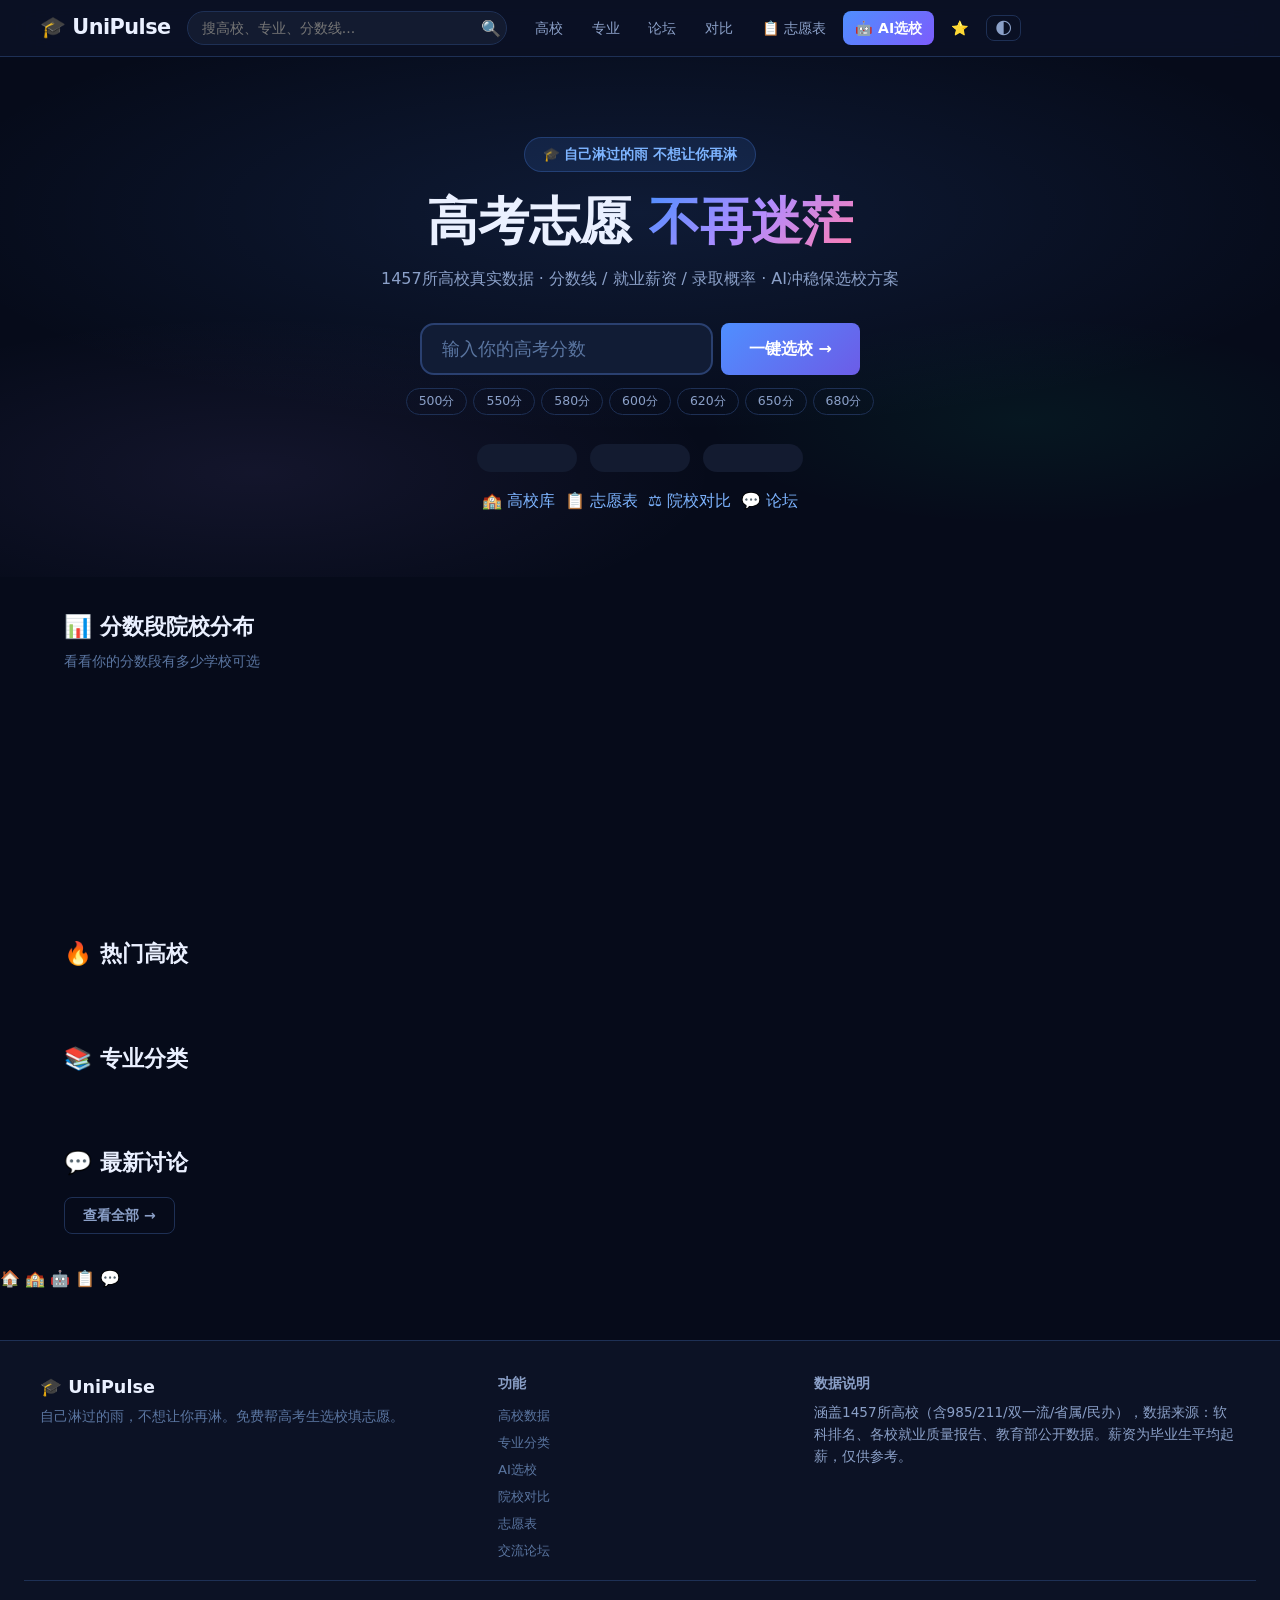
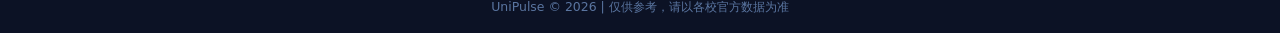
==== commit e16d9909: "fix: remove paywall.js ref, remove app_new_detail.js ref, 22->27 majors" ====
--- a/static/index.html
+++ b/static/index.html
@@ -4,10 +4,11 @@
 <meta charset="UTF-8">
 <meta name="viewport" content="width=device-width, initial-scale=1.0">
 <title>UniPulse — 高考志愿填报神器 | AI选校·分数线·就业数据</title>
-<meta name="description" content="高考志愿填报神器：1882所高校真实数据，分数线/就业薪资/专业对比，AI智能选校报告，冲稳保一键生成">
+<meta name="description" content="高考志愿填报神器：1457所高校真实数据，分数线/就业薪资/专业对比，AI智能选校报告，冲稳保一键生成">
 <meta property="og:title" content="UniPulse — 高考志愿填报神器">
-<meta property="og:description" content="自己淋过的雨，不想让你再淋。1882所高校真实数据+AI选校，免费帮高考生填志愿">
-<meta property="og:image" content="https://unipulse-v3.onrender.com/static/favicon.svg">
+<meta property="og:description" content="自己淋过的雨，不想让你再淋。1457所高校真实数据+AI选校，免费帮高考生填志愿">
+<meta property="og:image" content="https://lz-sg-unipulse.hf.space/static/favicon.svg">
+<link rel="canonical" href="https://lz-sg-unipulse.hf.space/">
 <meta name="theme-color" content="#0a0e27">
 <link rel="icon" href="/static/favicon.svg" type="image/svg+xml">
 <link rel="stylesheet" href="/static/css/style.css">
@@ -65,7 +66,7 @@
       <div class="hero-content">
         <div class="hero-badge">🎓 自己淋过的雨 不想让你再淋</div>
         <h1>高考志愿 <span class="gradient-text">不再迷茫</span></h1>
-        <p class="hero-sub">1882所高校真实数据 · 分数线 / 就业薪资 / 录取概率 · AI冲稳保选校方案</p>
+        <p class="hero-sub">1457所高校真实数据 · 分数线 / 就业薪资 / 录取概率 · AI冲稳保选校方案</p>
         <!-- 快速分数输入 -->
         <div class="hero-score-input">
           <div class="score-input-group">
@@ -130,7 +131,7 @@
     <div class="section">
       <div class="page-header">
         <h1>🏫 高校库</h1>
-        <p>1882所中国高校，按分数线、就业率、薪资全面对比</p>
+        <p>1457所中国高校，按分数线、就业率、薪资全面对比</p>
       </div>
       <!-- 分数筛选条 -->
       <div class="score-filter-bar">
@@ -211,7 +212,7 @@
     <div class="section">
       <div class="page-header">
         <h1>📚 专业分类</h1>
-        <p>22个专业大类，看各类专业在哪些高校最强</p>
+        <p>27个专业大类，看各类专业在哪些高校最强</p>
       </div>
       <div class="program-grid" id="programGridFull"></div>
     </div>
@@ -567,7 +568,7 @@
       </div>
       <div class="footer-links">
         <h4>数据说明</h4>
-        <p style="font-size:0.85rem;color:var(--text2)">涵盖1882所高校（含985/211/双一流/省属/民办），数据来源：软科排名、各校就业质量报告、教育部公开数据。薪资为毕业生平均起薪，仅供参考。</p>
+        <p style="font-size:0.85rem;color:var(--text2)">涵盖1457所高校（含985/211/双一流/省属/民办），数据来源：软科排名、各校就业质量报告、教育部公开数据。薪资为毕业生平均起薪，仅供参考。</p>
       </div>
     </div>
     <div class="footer-bottom">
@@ -576,7 +577,6 @@
   </footer>
 </div>
 <script src="/static/js/app.js"></script>
-<script src="/static/js/app_new_detail.js"></script>
 <script>
 // ═══ 阅读进度条 ═══
 (function() {
